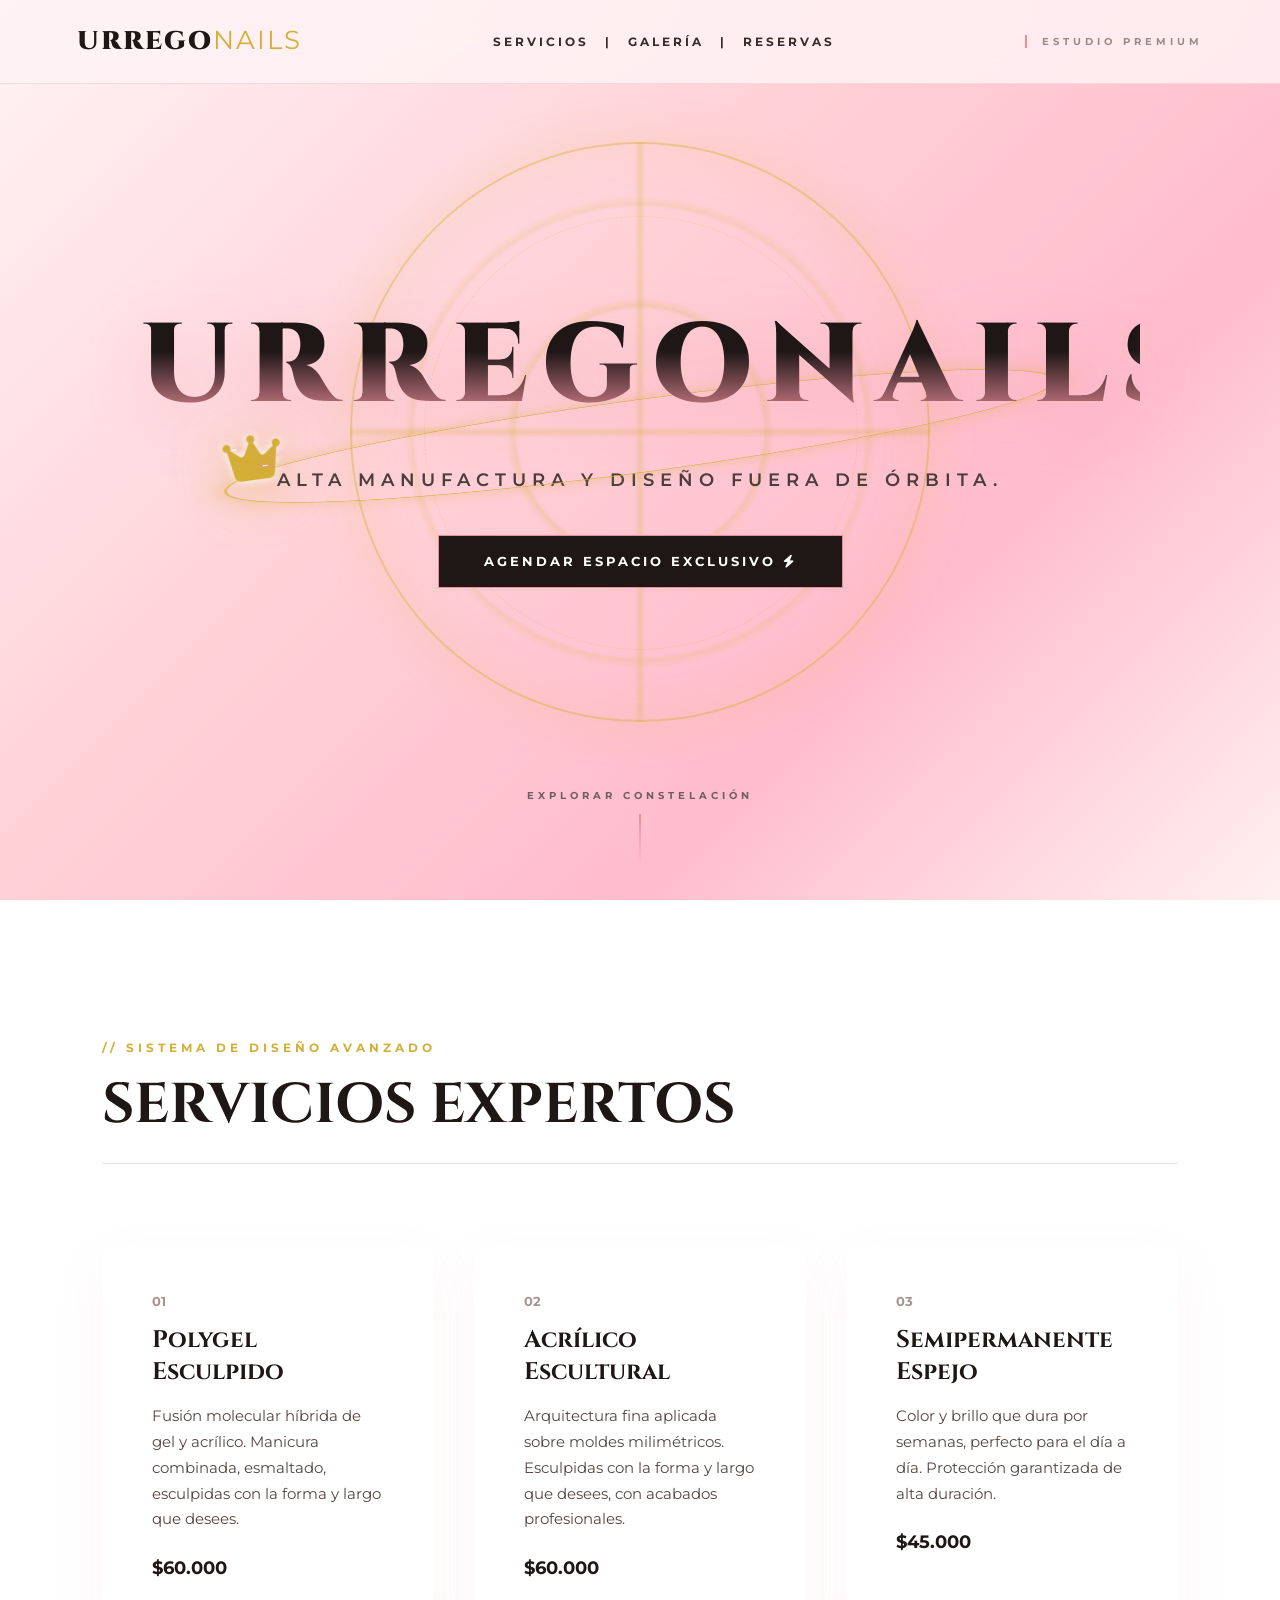
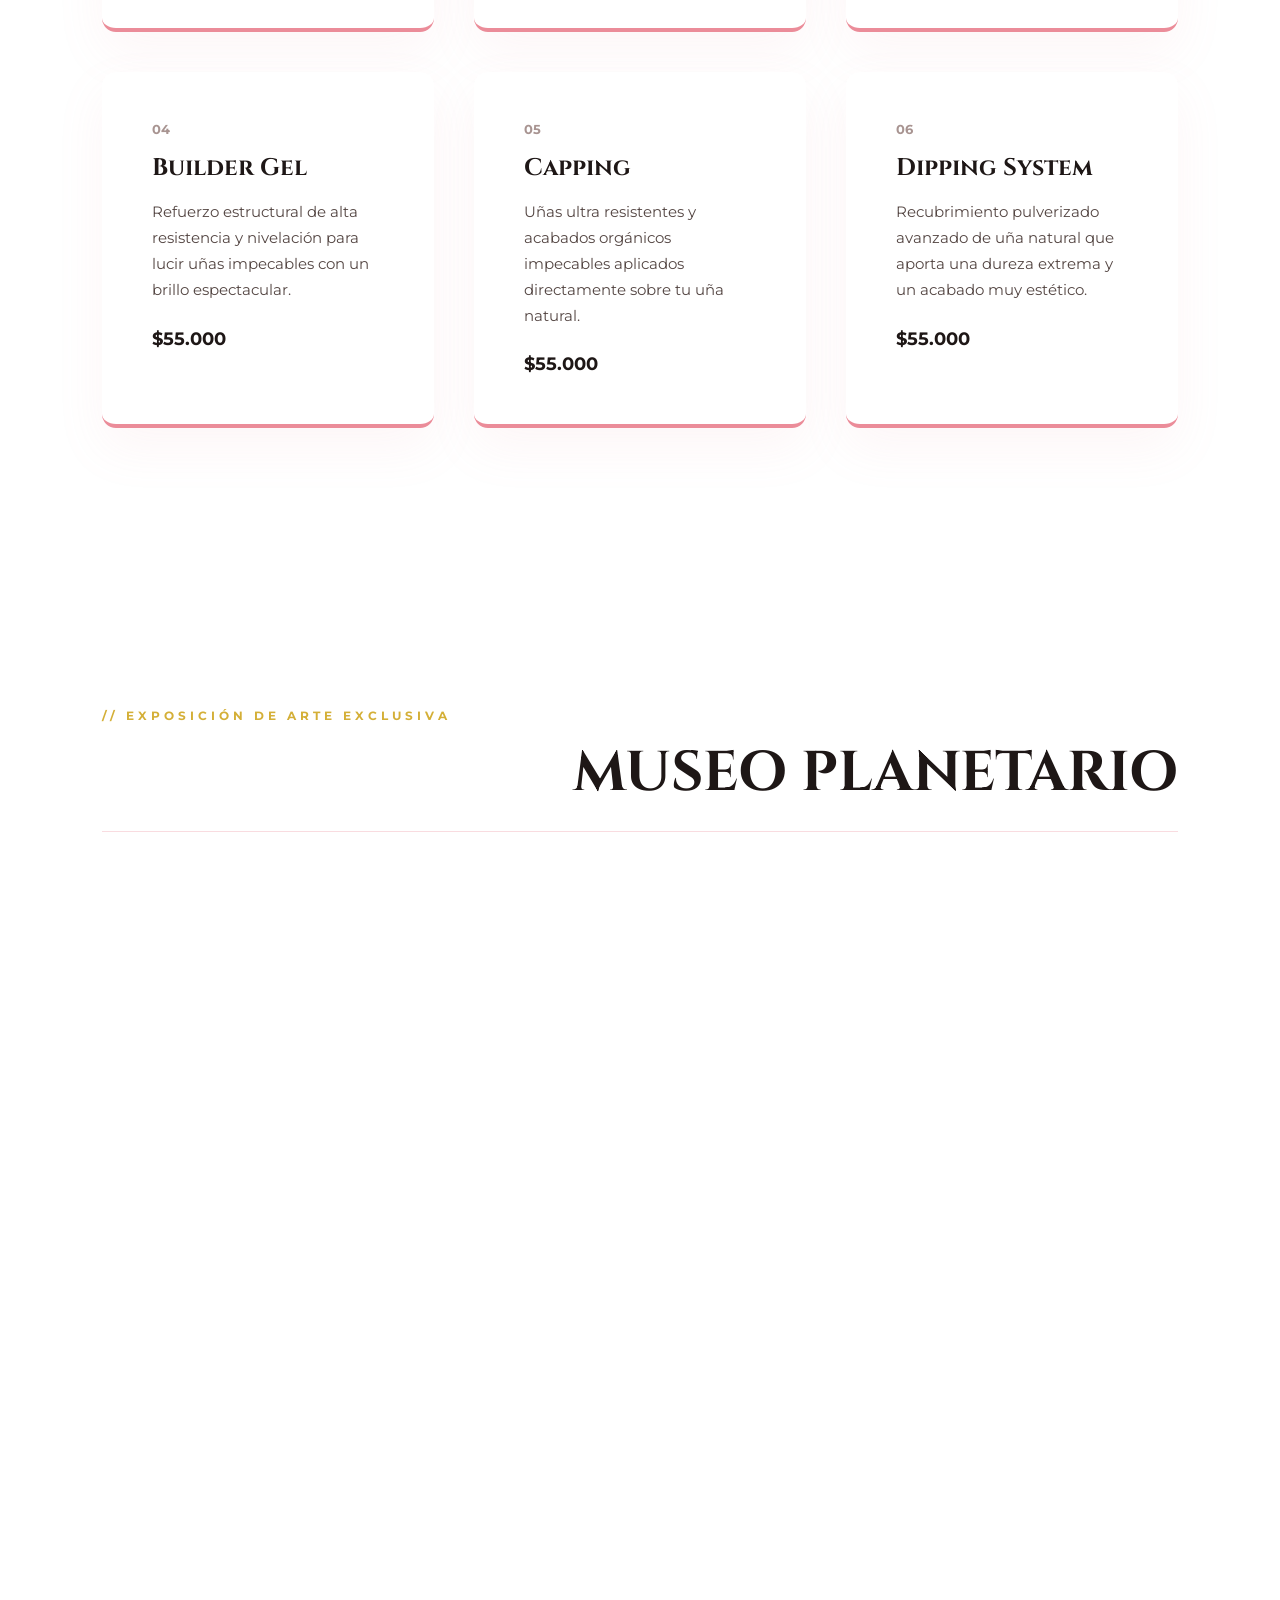
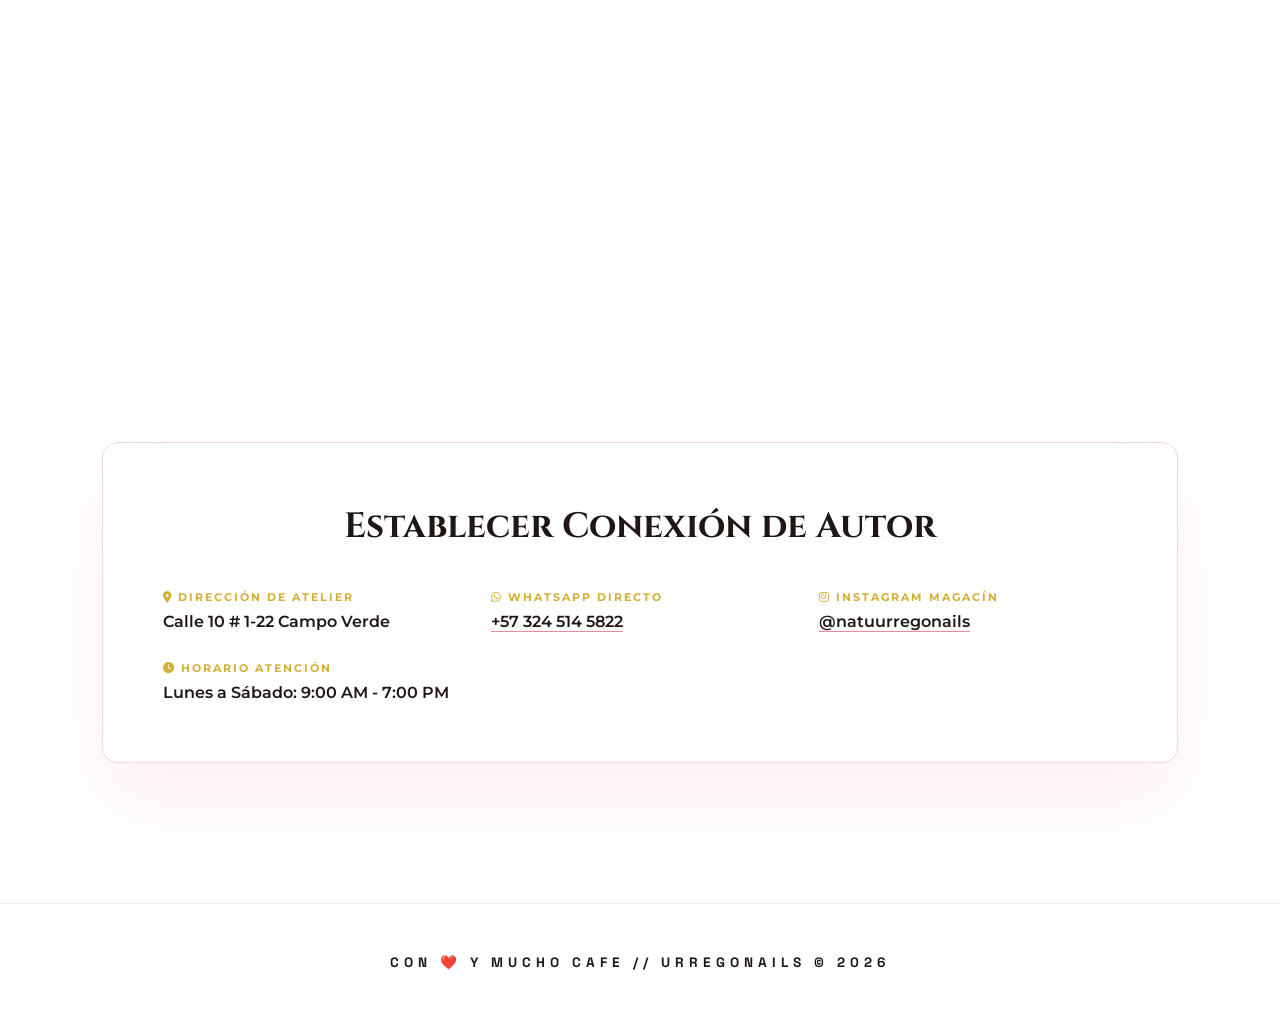
==== index.html @ 70c7b154 "Primer commit limpio con circulos grandes" ====
<!DOCTYPE html>
<html lang="es">
<head>
    <meta charset="UTF-8">
    <meta name="viewport" content="width=device-width, initial-scale=1.0">
    <title>URREGONAILS | Atelier Espacial Premium</title>
    
    <link rel="stylesheet" href="style.css">
    <link rel="stylesheet" href="https://cdnjs.cloudflare.com/ajax/libs/font-awesome/6.5.1/css/all.min.css">

    <link rel="preconnect" href="https://fonts.googleapis.com">
    <link rel="preconnect" href="https://fonts.gstatic.com" crossorigin>
    <link href="https://fonts.googleapis.com/css2?family=Cinzel:wght@700;900&family=Montserrat:wght@300;400;600;700&family=Space+Grotesk:wght@500;700&display=swap" rel="stylesheet">

    <link href="https://unpkg.com/aos@2.3.1/dist/aos.css" rel="stylesheet">
</head>
<body>

    <header class="saturn-nav">
        <a href="#" class="logo-text">URREGO<span>NAILS</span></a>
        <div class="nav-links-desktop">
            <a href="#servicios" style="color: inherit; text-decoration: none;"><span>SERVICIOS</span></a> | 
            <a href="#galeria" style="color: inherit; text-decoration: none;"><span>GALERÍA</span></a> | 
            <a href="#contacto" style="color: inherit; text-decoration: none;"><span>RESERVAS</span></a>
        </div>
        <div class="status-badge">ESTUDIO PREMIUM</div>
    </header>

    <main>
        
        <section class="hero-saturn">
            
            <div class="sacred-golden-sphere"></div>

            <div class="saturn-system" data-aos="zoom-out-spatial" data-aos-duration="2200">
                
                <div class="saturn-ring-container">
                    <div class="saturn-ring-ellipse"></div>
                    
                    <div class="orbiting-crown-wrapper">
                        <i class="fa-solid fa-crown saturn-crown"></i>
                        <div class="fairy-sparkle fs-1"></div>
                        <div class="fairy-sparkle fs-2"></div>
                        <div class="fairy-sparkle fs-3"></div>
                    </div>
                </div>

                <div class="floating-brand-wrap">
                    <h1 class="floating-title">URREGONAILS</h1>
                </div>

                <p class="saturn-slogan">Alta manufactura y diseño fuera de órbita.</p>
                
                <div class="action-wrap">
                    <a href="https://wa.me/573245145822" target="_blank" class="btn-saturn-rose">
                        AGENDAR ESPACIO EXCLUSIVO <i class="fa-solid fa-bolt"></i>
                    </a>
                </div>
            </div>
            
            <div class="scroll-cosmic">
                <span>EXPLORAR CONSTELACIÓN</span>
                <div class="cosmic-line"></div>
            </div>
        </section>

        <section id="servicios" class="cosmic-section">
            <div class="cosmic-tag">// SISTEMA DE DISEÑO AVANZADO</div>
            <h2 class="section-headline" data-aos="fade-right">SERVICIOS EXPERTOS</h2>
            
            <div class="services-saturn-layout">
                <div class="saturn-card" data-aos="fade-up">
                    <div class="card-num">01</div>
                    <h3>Polygel Esculpido</h3>
                    <p>Fusión molecular híbrida de gel y acrílico. Manicura combinada, esmaltado, esculpidas con la forma y largo que desees.</p>
                    <div class="price">$60.000</div>
                </div>

                <div class="saturn-card" data-aos="fade-up" data-aos-delay="100">
                    <div class="card-num">02</div>
                    <h3>Acrílico Escultural</h3>
                    <p>Arquitectura fina aplicada sobre moldes milimétricos. Esculpidas con la forma y largo que desees, con acabados profesionales.</p>
                    <div class="price">$60.000</div>
                </div>

                <div class="saturn-card" data-aos="fade-up" data-aos-delay="200">
                    <div class="card-num">03</div>
                    <h3>Semipermanente Espejo</h3>
                    <p>Color y brillo que dura por semanas, perfecto para el día a día. Protección garantizada de alta duración.</p>
                    <div class="price">$45.000</div>
                </div>

                <div class="saturn-card" data-aos="fade-up" data-aos-delay="300">
                    <div class="card-num">04</div>
                    <h3>Builder Gel</h3>
                    <p>Refuerzo estructural de alta resistencia y nivelación para lucir uñas impecables con un brillo espectacular.</p>
                    <div class="price">$55.000</div>
                </div>

                <div class="saturn-card" data-aos="fade-up" data-aos-delay="400">
                    <div class="card-num">05</div>
                    <h3>Capping</h3>
                    <p>Uñas ultra resistentes y acabados orgánicos impecables aplicados directamente sobre tu uña natural.</p>
                    <div class="price">$55.000</div>
                </div>

                <div class="saturn-card" data-aos="fade-up" data-aos-delay="500">
                    <div class="card-num">06</div>
                    <h3>Dipping System</h3>
                    <p>Recubrimiento pulverizado avanzado de uña natural que aporta una dureza extrema y un acabado muy estético.</p>
                    <div class="price">$55.000</div>
                </div>
            </div>
        </section>

        <section id="galeria" class="cosmic-section bg-milkyway">
            <div class="cosmic-tag">// EXPOSICIÓN DE ARTE EXCLUSIVA</div>
            <h2 class="section-headline text-right" data-aos="fade-left">MUSEO PLANETARIO</h2>
            
            <div class="constellation-container">
                <div class="planet-item size-xl position-1" data-aos="zoom-in">
                    <div class="circle-image-wrapper"><img src="img-7.jpeg" alt="Holográfico Urrego Nails"></div>
                    <div class="planet-meta">HOLOGRÁFICO 3D[01]</div>
                </div>
                <div class="planet-item size-md position-2" data-aos="zoom-in" data-aos-delay="100">
                    <div class="circle-image-wrapper"><img src="img-2.jpeg" alt="Hilos de Oro Urrego Nails"></div>
                    <div class="planet-meta">HILOS DE ORO [02]</div>
                </div>
                <div class="planet-item size-lg position-3" data-aos="zoom-in" data-aos-delay="200">
                    <div class="circle-image-wrapper"><img src="img-3.jpeg" alt="Coquette Style Urrego Nails"></div>
                    <div class="planet-meta">COQUETTE [03]</div>
                </div>
                <div class="planet-item size-sm position-4" data-aos="zoom-in" data-aos-delay="300">
                    <div class="circle-image-wrapper"><img src="img-4.jpeg" alt="Encapsulado Urrego Nails"></div>
                    <div class="planet-meta">ENCAPSULADO [04]</div>
                </div>
                <div class="planet-item size-lg position-6" data-aos="zoom-in" data-aos-delay="250">
                    <div class="circle-image-wrapper"><img src="img-6.jpeg" alt="Técnica Rusa Urrego Nails"></div>
                    <div class="planet-meta">FRANCESA PREMIUM [06]</div>
                </div>
            </div>
        </section>

        <section id="contacto" class="cosmic-section">
            <div class="panel-saturn-glass" data-aos="fade-up">
                <h3>Establecer Conexión de Autor</h3>
                <div class="grid-contact">
                    <div class="contact-node">
                        <label><i class="fas fa-map-marker-alt"></i> DIRECCIÓN DE ATELIER</label>
                        <p>Calle 10 # 1-22 Campo Verde</p>
                    </div>
                    <div class="contact-node">
                        <label><i class="fab fa-whatsapp"></i> WHATSAPP DIRECTO</label>
                        <p><a href="https://wa.me/573245145822" target="_blank" class="link-rose">+57 324 514 5822</a></p>
                    </div>
                    <div class="contact-node">
                        <label><i class="fab fa-instagram"></i> INSTAGRAM MAGACÍN</label>
                        <p><a href="https://www.instagram.com/naturregonails?igsh=MTZvaTVueWF6bjY0Yg==" target="_blank" class="link-rose">@natuurregonails</a></p>
                    </div>
                    <div class="contact-node">
                        <label><i class="fas fa-clock"></i> HORARIO ATENCIÓN</label>
                        <p>Lunes a Sábado: 9:00 AM - 7:00 PM</p>
                    </div>
                </div>
            </div>
        </section>

    </main>

    <footer class="saturn-footer">
        <p>CON ❤️ Y MUCHO CAFE // URREGONAILS &copy; 2026</p>
    </footer>

    <script src="https://unpkg.com/aos@2.3.1/dist/aos.js"></script>
    <script>
        AOS.init({
            duration: 1200,
            once: false,
            mirror: true
        });

        // Algoritmo Parallax inyectado para que la esfera dorada caiga de forma ultra suave al bajar el mouse
        window.addEventListener('scroll', function() {
            const sphere = document.querySelector('.sacred-golden-sphere');
            let scrollPosition = window.pageYOffset;
            if (sphere) {
                sphere.style.transform = 'translate(-50%, calc(-50% + ' + (scrollPosition * 0.4) + 'px))';
            }
        });
    </script>
</body>
</html>
---- style.css ----
/* ======== ESTILO ATELIER CON FONDO ACUARELA ROSA VIBRANTE Y ESFERA INTERACTIVA ======== */
* {
    margin: 0;
    padding: 0;
    box-sizing: border-box;
    font-family: 'Montserrat', sans-serif;
    scroll-behavior: smooth;
}

body {
    /* Fondo con degradado fluido estilo nubes de acuarela rosa que viste toda la web */
    background: linear-gradient(135deg, #fff3f5 0%, #ffd1d7 40%, #ffbccc 70%, #fff0f2 100%);
    background-attachment: fixed;
    color: #382c2a;
    overflow-x: hidden;
    perspective: 1600px;
}

/* NAVBAR LUXURY FRANCÉS */
.saturn-nav {
    position: fixed;
    width: 100%;
    display: flex;
    justify-content: space-between;
    align-items: center;
    padding: 24px 6%;
    z-index: 1000;
    background: rgba(255, 243, 245, 0.85);
    backdrop-filter: blur(20px);
    -webkit-backdrop-filter: blur(20px);
    border-bottom: 1px solid rgba(235, 140, 153, 0.25);
}

.logo-text {
    font-family: 'Cinzel', serif;
    font-size: 1.6rem;
    font-weight: 900;
    color: #1e1716;
    text-decoration: none;
    letter-spacing: 2px;
}
.logo-text span {
    color: #d4af37;
    font-weight: 400;
}

.nav-links-desktop {
    font-size: 0.75rem;
    font-weight: 700;
    letter-spacing: 3px;
    color: #382c2a;
}
.nav-links-desktop span {
    margin: 0 10px;
    cursor: pointer;
    transition: 0.3s;
}
.nav-links-desktop span:hover {
    color: #eb8c99;
}

.status-badge {
    font-size: 0.65rem;
    font-weight: 700;
    letter-spacing: 4px;
    color: #9c8986;
    border-left: 2px solid #eb8c99;
    padding-left: 15px;
}

/* 🪐 ENTORNO HERO MARAVILLOSO CON EFECTO DE ESPACIO PROFUNDO */
.hero-saturn {
    height: 100vh;
    display: flex;
    justify-content: center;
    align-items: center;
    position: relative;
    transform-style: preserve-3d;
    overflow: hidden;
}

/* ✨ LA ESFERA PLANETARIA SAGRADA DORADA (Dibujada impecable en código) */
.sacred-golden-sphere {
    position: absolute;
    width: 580px;
    height: 580px;
    top: 48%;
    left: 50%;
    transform: translate(-50%, -50%);
    border-radius: 50%;
    /* Construcción de las líneas geométricas del astrolabio mediante gradientes concéntricos */
    background: 
        radial-gradient(circle, transparent 55%, rgba(212, 175, 55, 0.15) 56%, transparent 58%),
        linear-gradient(0deg, transparent 49%, rgba(212, 175, 55, 0.25) 50%, transparent 51%),
        linear-gradient(90deg, transparent 49%, rgba(212, 175, 55, 0.25) 50%, transparent 51%),
        radial-gradient(circle, transparent 30%, rgba(212, 175, 55, 0.2) 31%, transparent 33%);
    border: 2px solid rgba(212, 175, 55, 0.45);
    box-shadow: 0 0 50px rgba(212, 175, 55, 0.15), inset 0 0 50px rgba(212, 175, 55, 0.1);
    z-index: 1;
    pointer-events: none;
    /* Transición de transformación optimizada para que la caída con el mouse sea líquida */
    transition: transform 0.15s ease-out; 
}

/* Capa interior que añade la red elíptica de fondo */
.sacred-golden-sphere::before {
    content: '';
    position: absolute;
    width: 100%;
    height: 100%;
    border-radius: 50%;
    border: 1px dashed rgba(212, 175, 55, 0.3);
    transform: scale(0.75) rotate(45deg);
}

.saturn-system {
    position: relative;
    text-align: center;
    transform-style: preserve-3d;
    width: 100%;
    max-width: 1000px;
    z-index: 2; /* Por encima de la esfera dorada */
}

/* 👑 ANILLO DE SATURNO DEL TITULO CON REVELACIÓN 3D ORIGINAL */
.saturn-ring-container {
    position: absolute;
    width: 840px;
    height: 240px;
    top: 45%;
    left: 50%;
    transform: translate(-50%, -50%) rotateX(72deg) rotateY(-8deg); 
    transform-style: preserve-3d;
    pointer-events: none;
}

.saturn-ring-ellipse {
    position: absolute;
    width: 100%;
    height: 100%;
    border: 3.5px solid rgba(212, 175, 55, 0.65);
    border-radius: 50%;
    box-shadow: 0 0 40px rgba(212, 175, 55, 0.35);
}

/* Envoltura que traslada la corona */
.orbiting-crown-wrapper {
    position: absolute;
    width: 50px;
    height: 50px;
    top: 0;
    left: 0;
    transform-style: preserve-3d;
    animation: saturnOrbitCorrection 8.5s infinite linear;
}

.saturn-crown {
    font-size: 3.2rem;
    color: #d4af37;
    transform: rotateX(-72deg) rotateY(8deg); 
    filter: drop-shadow(0 0 4px #ffffff) drop-shadow(0 10px 25px rgba(212, 175, 55, 0.6));
}

/* Algoritmo de Órbita limpia: Cruza adelante y se oculta atrás perfectamente */
@keyframes saturnOrbitCorrection {
    0% { transform: translate(395px, 95px) rotateZ(0deg) translate(-395px, -95px) rotateZ(0deg); z-index: 5; }
    25% { z-index: 5; }
    49% { z-index: 5; }
    50% { transform: translate(395px, 95px) rotateZ(180deg) translate(-395px, -95px) rotateZ(-180deg); z-index: -1; }
    75% { z-index: -1; }
    99% { z-index: -1; }
    100% { transform: translate(395px, 95px) rotateZ(360deg) translate(-395px, -95px) rotateZ(-360deg); z-index: 5; }
}

/* Polvo de hadas */
.fairy-sparkle {
    position: absolute;
    width: 5px;
    height: 5px;
    background: #ffffff;
    border-radius: 50%;
    box-shadow: 0 0 12px 3px rgba(235, 140, 153, 0.9);
    animation: sparkFlicker 1.8s infinite ease-in-out;
}
.fs-1 { top: -12px; left: 8px; }
.fs-2 { bottom: -6px; right: 6px; animation-delay: 0.4s; }
.fs-3 { top: 18px; left: 45px; animation-delay: 0.9s; }

@keyframes sparkFlicker {
    0%, 100% { transform: scale(0.8); opacity: 0.4; }
    50% { transform: scale(1.4); opacity: 1; }
}

/* NOMBRE CENTRAL FLOTANTE (LEVITACIÓN MAGNÉTICA) */
.floating-brand-wrap {
    transform: translateZ(80px);
    animation: magneticFloat 4.5s infinite ease-in-out;
}

.floating-title {
    font-family: 'Cinzel', serif;
    font-size: 7rem;
    font-weight: 900;
    line-height: 1;
    letter-spacing: 14px;
    /* Degradado de fuerte a rosa satinado */
    background: linear-gradient(180deg, #1e1716 35%, #eb8c99 100%);
    -webkit-background-clip: text;
    -webkit-text-fill-color: transparent;
    filter: drop-shadow(0 15px 30px rgba(235, 140, 153, 0.3));
}

@keyframes magneticFloat {
    0%, 100% { transform: translateY(0px) translateZ(80px); }
    50% { transform: translateY(-16px) translateZ(110px); }
}

.saturn-slogan {
    font-size: 1.1rem;
    letter-spacing: 6px;
    color: #4a3e3c;
    margin-top: 45px;
    text-transform: uppercase;
    font-weight: 600;
}

.btn-saturn-rose {
    display: inline-block;
    margin-top: 45px;
    padding: 18px 45px;
    border: 1px solid #eb8c99;
    background: #1e1716;
    color: #ffffff;
    text-decoration: none;
    font-weight: 700;
    font-size: 0.8rem;
    letter-spacing: 3px;
    transition: 0.4s ease;
}
.btn-saturn-rose:hover {
    background: #eb8c99;
    color: #ffffff;
    box-shadow: 0 15px 40px rgba(235, 140, 153, 0.4);
    transform: translateY(-4px);
}

/* INDICADOR */
.scroll-cosmic {
    position: absolute;
    bottom: 4%;
    display: flex;
    flex-direction: column;
    align-items: center;
    gap: 12px;
    font-size: 0.65rem;
    letter-spacing: 4px;
    color: #6e5f5d;
    font-weight: 700;
}
.cosmic-line {
    width: 2px;
    height: 50px;
    background: linear-gradient(#eb8c99, transparent);
}

/* SECCIONES COSMICAS */
.cosmic-section {
    padding: 140px 8%;
    position: relative;
}
.bg-milkyway { background: rgba(255, 255, 255, 0.4); backdrop-filter: blur(5px); }

.cosmic-tag {
    font-size: 0.75rem;
    letter-spacing: 4px;
    color: #d4af37;
    font-weight: 700;
    margin-bottom: 12px;
}

.section-headline {
    font-family: 'Cinzel', serif;
    font-size: 3.5rem;
    font-weight: 700;
    color: #1e1716;
    border-bottom: 1px solid rgba(235, 140, 153, 0.3);
    padding-bottom: 20px;
    margin-bottom: 80px;
}
.text-right { text-align: right; }

/* SECCIÓN SERVICIOS */
.services-saturn-layout {
    display: grid;
    grid-template-columns: repeat(auto-fit, minmax(290px, 1fr));
    gap: 40px;
}
.saturn-card {
    background: rgba(255, 255, 255, 0.75);
    backdrop-filter: blur(10px);
    padding: 50px;
    border-radius: 14px;
    border-bottom: 4px solid #eb8c99;
    box-shadow: 0 20px 50px rgba(235, 140, 153, 0.08);
    transition: 0.4s ease;
}
.saturn-card:hover {
    transform: translateY(-6px);
    background: #ffffff;
    box-shadow: 0 30px 65px rgba(235, 140, 153, 0.2);
}
.card-num { font-size: 0.8rem; color: #a89491; font-weight: 700; margin-bottom: 15px;}
.saturn-card h3 { font-family: 'Cinzel', serif; font-size: 1.5rem; margin-bottom: 15px; color: #1e1716;}
.saturn-card p { color: #544643; font-size: 0.95rem; line-height: 1.7; }
.price { margin-top: 25px; font-weight: 700; font-size: 1.1rem; color: #1e1716; }

/* 🌌 CONSTELACIÓN DE CÍRCULOS (GALERÍA ASIMÉTRICA CON TUS 6 IMÁGENES) */
.constellation-container {
    position: relative;
    height: 850px;
    margin-top: 50px;
}

.planet-item {
    position: absolute;
    display: flex;
    flex-direction: column;
    align-items: center;
    transition: transform 0.5s cubic-bezier(0.25, 1, 0.5, 1);
}

.circle-image-wrapper {
    width: 100%;
    height: 100%;
    border-radius: 50%;
    overflow: hidden;
    border: 3px solid rgba(255, 255, 255, 0.8);
    box-shadow: 0 25px 50px rgba(235, 140, 153, 0.25);
}

.circle-image-wrapper img {
    width: 100%;
    height: 100%;
    object-fit: cover;
    transition: transform 0.6s ease;
}

.planet-item:hover {
    transform: scale(1.08) translateY(-10px) !important;
    z-index: 50;
}
.planet-item:hover .circle-image-wrapper {
    border-color: #eb8c99;
    box-shadow: 0 35px 70px rgba(235, 140, 153, 0.4);
}

.planet-meta {
    margin-top: 15px;
    font-size: 0.7rem;
    letter-spacing: 2px;
    font-weight: 700;
    color: #4a3e3c;
    text-align: center;
}

/* Tamaños */
/* REEMPLAZA CON ESTOS NUEVOS TAMAÑOS MÁS GRANDES */
.size-xl { width: 420px; height: 420px; }  /* El más grande (Foto 1) */
.size-lg { width: 360px; height: 360px; }  /* Grande (Fotos 3 y 6) */
.size-md { width: 300px; height: 300px; }  /* Mediano (Fotos 2 y 5) */
.size-sm { width: 240px; height: 240px; }  /* El más chico (Foto 4) */
/* Posiciones */
.position-1 { top: 5%; left: 5%; }
.position-2 { top: 10%; right: 8%; }
.position-3 { top: 38%; left: 38%; }
.position-4 { bottom: 10%; left: 6%; }
.position-5 { bottom: 25%; right: 36%; }
.position-6 { bottom: 5%; right: 6%; }

/* CONTACTO PANEL */
.panel-saturn-glass {
    background: rgba(255, 255, 255, 0.75);
    backdrop-filter: blur(20px);
    -webkit-backdrop-filter: blur(20px);
    border: 1px solid rgba(235, 140, 153, 0.35);
    border-radius: 16px;
    padding: 60px;
    text-align: center;
    box-shadow: 0 40px 80px rgba(235, 140, 153, 0.12);
}
.panel-saturn-glass h3 { font-family: 'Cinzel', serif; font-size: 2.2rem; margin-bottom: 40px; color: #1e1716;}
.grid-contact { display: grid; grid-template-columns: repeat(auto-fit, minmax(220px, 1fr)); gap: 30px; text-align: left; }
.contact-node label { font-size: 0.7rem; letter-spacing: 2px; color: #d4af37; font-weight: 700; display: block; margin-bottom: 8px;}
.contact-node p, .contact-node a { color: #1e1716; font-weight: 600; text-decoration: none; font-size: 1rem;}
.link-rose { border-bottom: 1px solid #eb8c99; }

/* ☕ EL MARAVILLOSO FOOTER EXCLUSIVO */
.saturn-footer {
    background: #ffffff;
    text-align: center;
    padding: 50px;
    border-top: 1px solid rgba(235, 140, 153, 0.2);
}
.saturn-footer p {
    font-family: 'Space Grotesk', sans-serif;
    font-size: 0.85rem;
    font-weight: 700;
    letter-spacing: 5px;
    color: #1e1716;
}

/* 🌀 ANIMACIÓN AOS CUSTOM DE ENTRADA HERO */
[data-aos="zoom-out-spatial"] {
    transform: scale(1.1) rotateX(10deg);
    opacity: 0;
    transition-property: transform, opacity;
}
[data-aos="zoom-out-spatial"].aos-animate {
    transform: scale(1) rotateX(0deg);
    opacity: 1;
}
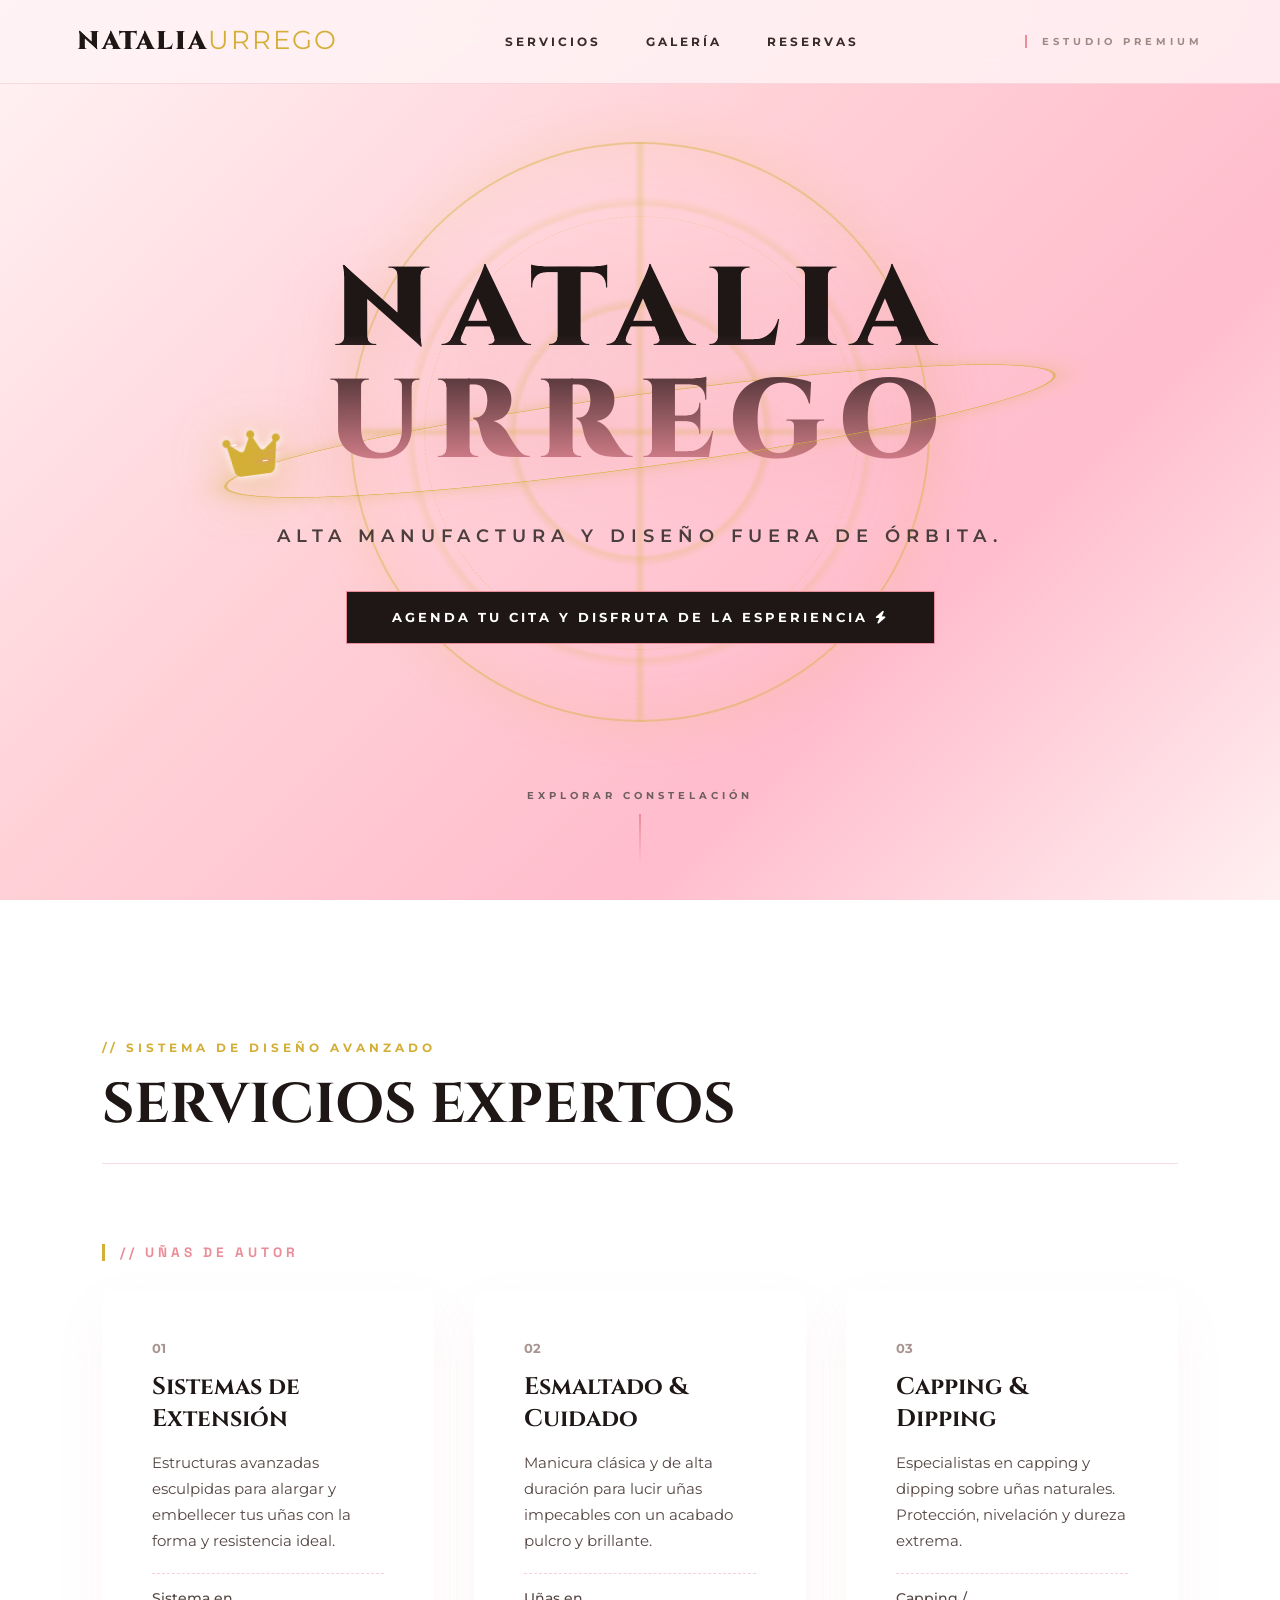
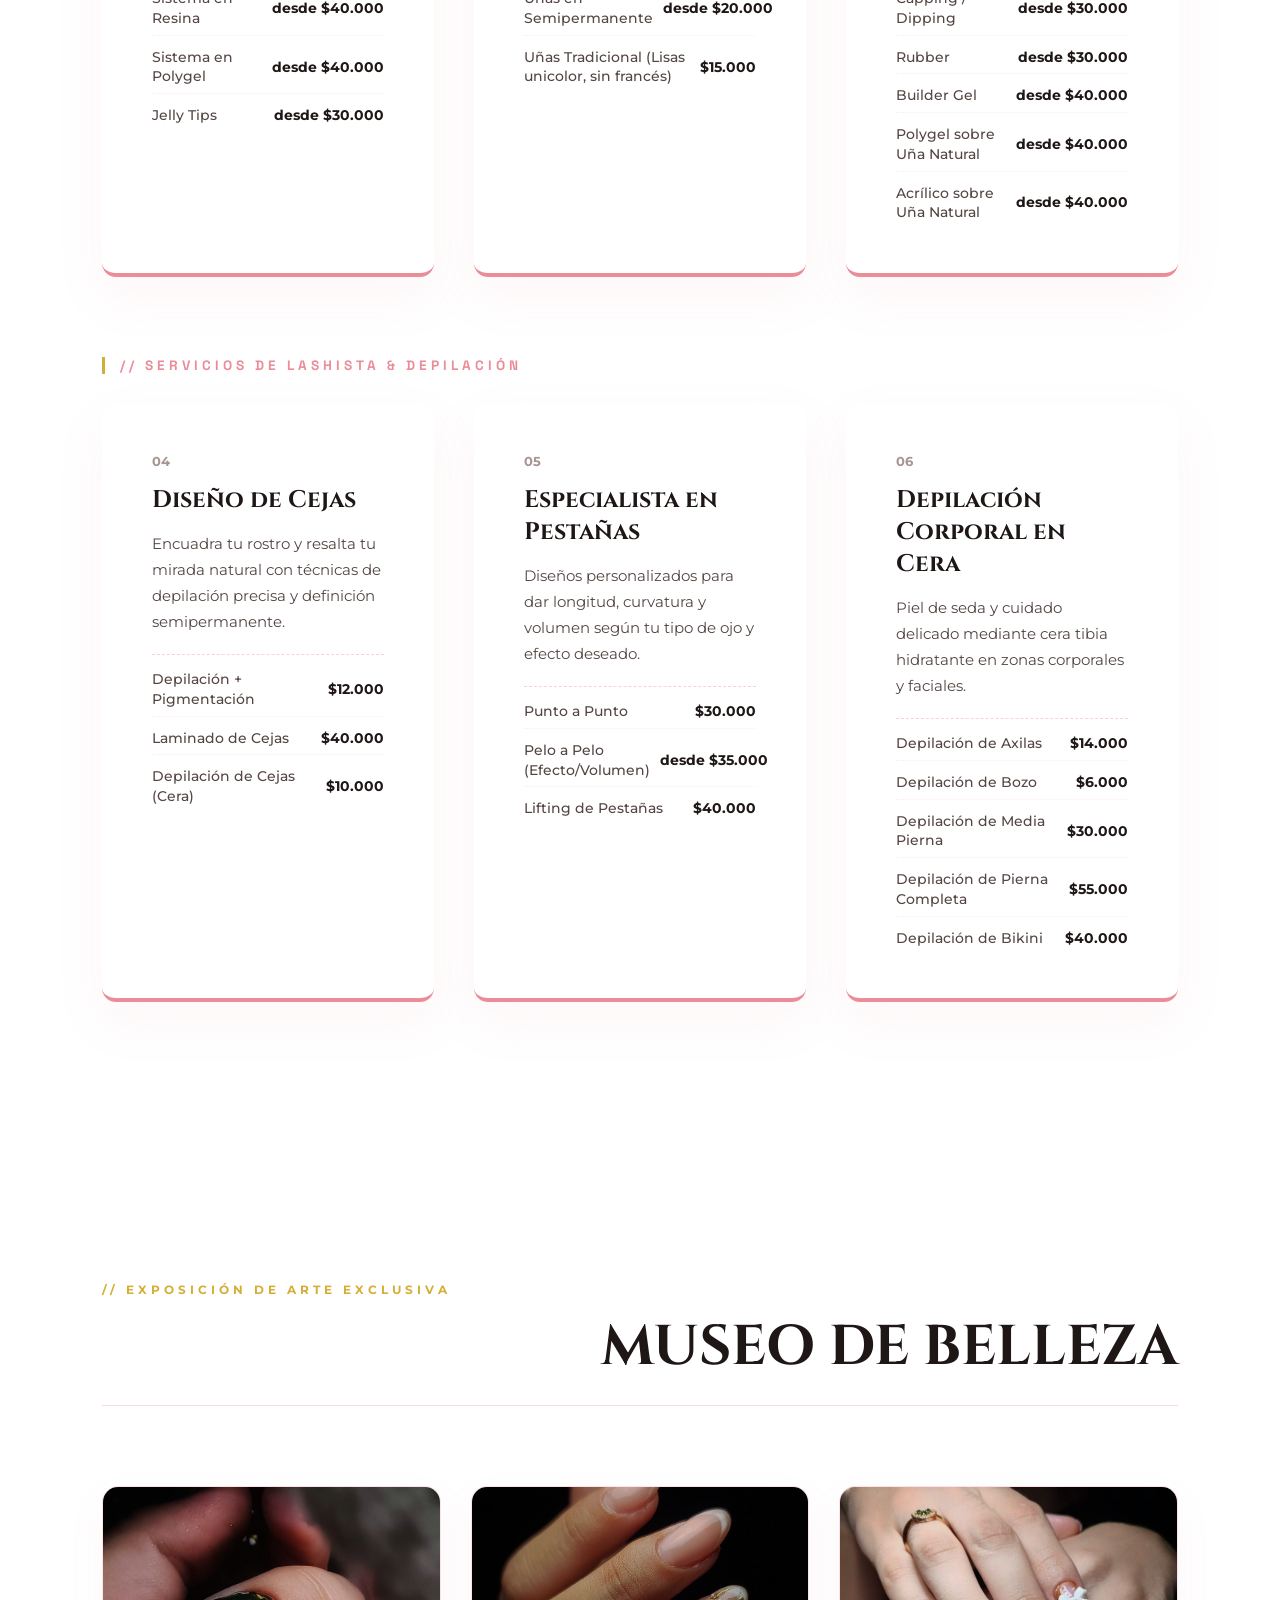
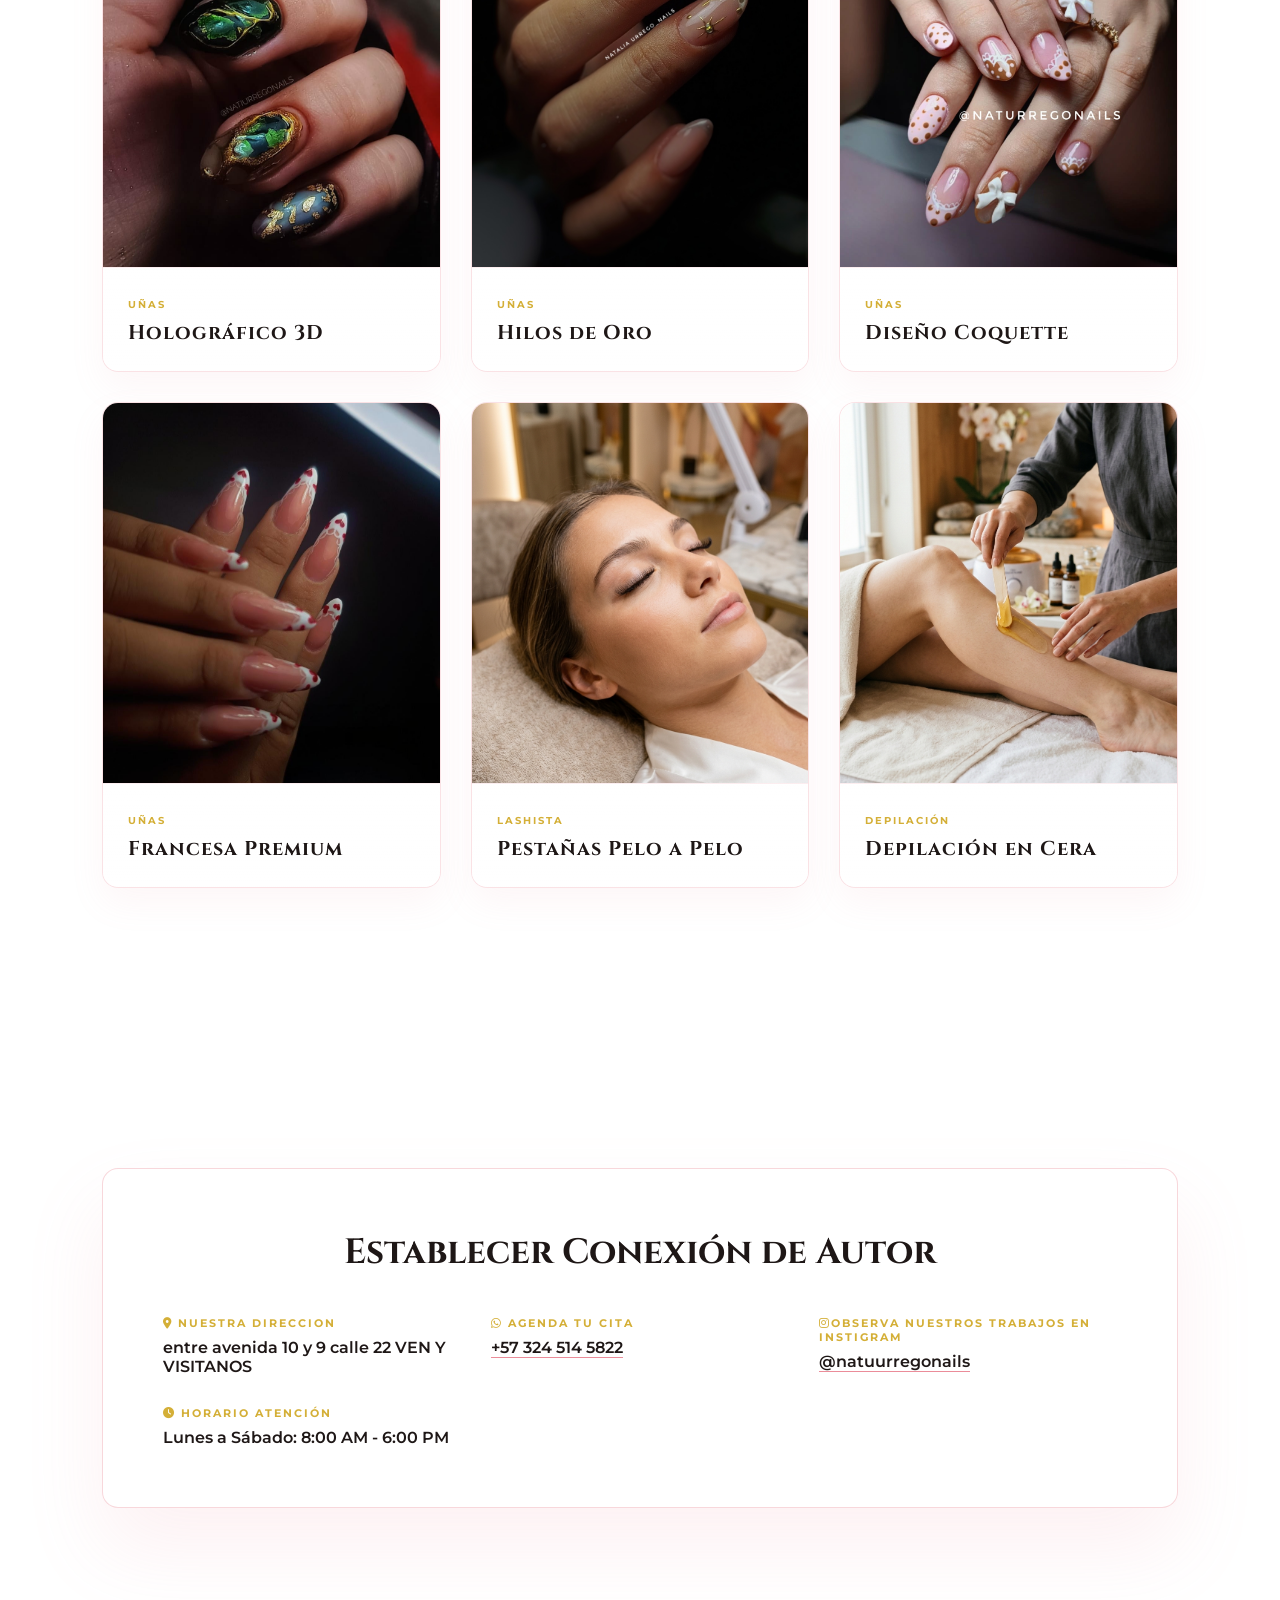
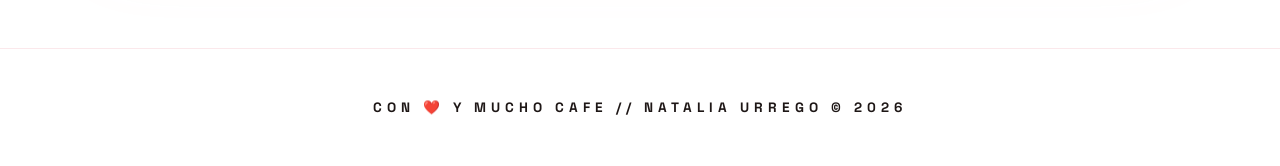
==== commit 6e1321f9: "Actualización de mejoras" ====
--- a/index.html
+++ b/index.html
@@ -3,7 +3,7 @@
 <head>
     <meta charset="UTF-8">
     <meta name="viewport" content="width=device-width, initial-scale=1.0">
-    <title>URREGONAILS | Atelier Espacial Premium</title>
+    <title>NATALIA URREGO | Atelier Espacial Premium</title>
     
     <link rel="stylesheet" href="style.css">
     <link rel="stylesheet" href="https://cdnjs.cloudflare.com/ajax/libs/font-awesome/6.5.1/css/all.min.css">
@@ -17,13 +17,18 @@
 <body>
 
     <header class="saturn-nav">
-        <a href="#" class="logo-text">URREGO<span>NAILS</span></a>
-        <div class="nav-links-desktop">
-            <a href="#servicios" style="color: inherit; text-decoration: none;"><span>SERVICIOS</span></a> | 
-            <a href="#galeria" style="color: inherit; text-decoration: none;"><span>GALERÍA</span></a> | 
-            <a href="#contacto" style="color: inherit; text-decoration: none;"><span>RESERVAS</span></a>
+        <a href="#" class="logo-text">NATALIA<span>URREGO</span></a>
+        <div class="nav-links-desktop nav-menu">
+            <a href="#servicios" class="nav-link"><span>SERVICIOS</span></a>
+            <a href="#galeria" class="nav-link"><span>GALERÍA</span></a>
+            <a href="#contacto" class="nav-link"><span>RESERVAS</span></a>
         </div>
         <div class="status-badge">ESTUDIO PREMIUM</div>
+        <div class="hamburger">
+            <span class="bar"></span>
+            <span class="bar"></span>
+            <span class="bar"></span>
+        </div>
     </header>
 
     <main>
@@ -46,14 +51,14 @@
                 </div>
 
                 <div class="floating-brand-wrap">
-                    <h1 class="floating-title">URREGONAILS</h1>
+                    <h1 class="floating-title">NATALIA<br class="mobile-break"> URREGO</h1>
                 </div>
 
                 <p class="saturn-slogan">Alta manufactura y diseño fuera de órbita.</p>
                 
                 <div class="action-wrap">
                     <a href="https://wa.me/573245145822" target="_blank" class="btn-saturn-rose">
-                        AGENDAR ESPACIO EXCLUSIVO <i class="fa-solid fa-bolt"></i>
+                        AGENDA TU CITA Y DISFRUTA DE LA ESPERIENCIA <i class="fa-solid fa-bolt"></i>
                     </a>
                 </div>
             </div>
@@ -68,75 +73,145 @@
             <div class="cosmic-tag">// SISTEMA DE DISEÑO AVANZADO</div>
             <h2 class="section-headline" data-aos="fade-right">SERVICIOS EXPERTOS</h2>
             
+            <div class="category-title" data-aos="fade-up">// UÑAS DE AUTOR</div>
             <div class="services-saturn-layout">
                 <div class="saturn-card" data-aos="fade-up">
                     <div class="card-num">01</div>
-                    <h3>Polygel Esculpido</h3>
-                    <p>Fusión molecular híbrida de gel y acrílico. Manicura combinada, esmaltado, esculpidas con la forma y largo que desees.</p>
-                    <div class="price">$60.000</div>
+                    <h3>Sistemas de Extensión</h3>
+                    <p>Estructuras avanzadas esculpidas para alargar y embellecer tus uñas con la forma y resistencia ideal.</p>
+                    <ul class="service-item-list">
+                        <li><span>Sistema en Resina</span> <strong>desde $40.000</strong></li>
+                        <li><span>Sistema en Polygel</span> <strong>desde $40.000</strong></li>
+                        <li><span>Jelly Tips</span> <strong>desde $30.000</strong></li>
+                    </ul>
                 </div>
 
                 <div class="saturn-card" data-aos="fade-up" data-aos-delay="100">
                     <div class="card-num">02</div>
-                    <h3>Acrílico Escultural</h3>
-                    <p>Arquitectura fina aplicada sobre moldes milimétricos. Esculpidas con la forma y largo que desees, con acabados profesionales.</p>
-                    <div class="price">$60.000</div>
+                    <h3>Esmaltado & Cuidado</h3>
+                    <p>Manicura clásica y de alta duración para lucir uñas impecables con un acabado pulcro y brillante.</p>
+                    <ul class="service-item-list">
+                        <li><span>Uñas en Semipermanente</span> <strong>desde $20.000</strong></li>
+                        <li><span>Uñas Tradicional (Lisas unicolor, sin francés)</span> <strong>$15.000</strong></li>
+                    </ul>
                 </div>
 
                 <div class="saturn-card" data-aos="fade-up" data-aos-delay="200">
                     <div class="card-num">03</div>
-                    <h3>Semipermanente Espejo</h3>
-                    <p>Color y brillo que dura por semanas, perfecto para el día a día. Protección garantizada de alta duración.</p>
-                    <div class="price">$45.000</div>
-                </div>
-
-                <div class="saturn-card" data-aos="fade-up" data-aos-delay="300">
+                    <h3>Capping & Dipping</h3>
+                    <p>Especialistas en capping y dipping sobre uñas naturales. Protección, nivelación y dureza extrema.</p>
+                    <ul class="service-item-list">
+                        <li><span>Capping / Dipping</span> <strong>desde $30.000</strong></li>
+                        <li><span>Rubber</span> <strong>desde $30.000</strong></li>
+                        <li><span>Builder Gel</span> <strong>desde $40.000</strong></li>
+                        <li><span>Polygel sobre Uña Natural</span> <strong>desde $40.000</strong></li>
+                        <li><span>Acrílico sobre Uña Natural</span> <strong>desde $40.000</strong></li>
+                    </ul>
+                </div>
+            </div>
+
+            <div class="category-title" data-aos="fade-up" style="margin-top: 80px;">// SERVICIOS DE LASHISTA & DEPILACIÓN</div>
+            <div class="services-saturn-layout">
+                <div class="saturn-card" data-aos="fade-up">
                     <div class="card-num">04</div>
-                    <h3>Builder Gel</h3>
-                    <p>Refuerzo estructural de alta resistencia y nivelación para lucir uñas impecables con un brillo espectacular.</p>
-                    <div class="price">$55.000</div>
-                </div>
-
-                <div class="saturn-card" data-aos="fade-up" data-aos-delay="400">
+                    <h3>Diseño de Cejas</h3>
+                    <p>Encuadra tu rostro y resalta tu mirada natural con técnicas de depilación precisa y definición semipermanente.</p>
+                    <ul class="service-item-list">
+                        <li><span>Depilación + Pigmentación</span> <strong>$12.000</strong></li>
+                        <li><span>Laminado de Cejas</span> <strong>$40.000</strong></li>
+                        <li><span>Depilación de Cejas (Cera)</span> <strong>$10.000</strong></li>
+                    </ul>
+                </div>
+
+                <div class="saturn-card" data-aos="fade-up" data-aos-delay="100">
                     <div class="card-num">05</div>
-                    <h3>Capping</h3>
-                    <p>Uñas ultra resistentes y acabados orgánicos impecables aplicados directamente sobre tu uña natural.</p>
-                    <div class="price">$55.000</div>
-                </div>
-
-                <div class="saturn-card" data-aos="fade-up" data-aos-delay="500">
+                    <h3>Especialista en Pestañas</h3>
+                    <p>Diseños personalizados para dar longitud, curvatura y volumen según tu tipo de ojo y efecto deseado.</p>
+                    <ul class="service-item-list">
+                        <li><span>Punto a Punto</span> <strong>$30.000</strong></li>
+                        <li><span>Pelo a Pelo (Efecto/Volumen)</span> <strong>desde $35.000</strong></li>
+                        <li><span>Lifting de Pestañas</span> <strong>$40.000</strong></li>
+                    </ul>
+                </div>
+
+                <div class="saturn-card" data-aos="fade-up" data-aos-delay="200">
                     <div class="card-num">06</div>
-                    <h3>Dipping System</h3>
-                    <p>Recubrimiento pulverizado avanzado de uña natural que aporta una dureza extrema y un acabado muy estético.</p>
-                    <div class="price">$55.000</div>
+                    <h3>Depilación Corporal en Cera</h3>
+                    <p>Piel de seda y cuidado delicado mediante cera tibia hidratante en zonas corporales y faciales.</p>
+                    <ul class="service-item-list">
+                        <li><span>Depilación de Axilas</span> <strong>$14.000</strong></li>
+                        <li><span>Depilación de Bozo</span> <strong>$6.000</strong></li>
+                        <li><span>Depilación de Media Pierna</span> <strong>$30.000</strong></li>
+                        <li><span>Depilación de Pierna Completa</span> <strong>$55.000</strong></li>
+                        <li><span>Depilación de Bikini</span> <strong>$40.000</strong></li>
+                    </ul>
                 </div>
             </div>
         </section>
 
         <section id="galeria" class="cosmic-section bg-milkyway">
             <div class="cosmic-tag">// EXPOSICIÓN DE ARTE EXCLUSIVA</div>
-            <h2 class="section-headline text-right" data-aos="fade-left">MUSEO PLANETARIO</h2>
-            
-            <div class="constellation-container">
-                <div class="planet-item size-xl position-1" data-aos="zoom-in">
-                    <div class="circle-image-wrapper"><img src="img-7.jpeg" alt="Holográfico Urrego Nails"></div>
-                    <div class="planet-meta">HOLOGRÁFICO 3D[01]</div>
-                </div>
-                <div class="planet-item size-md position-2" data-aos="zoom-in" data-aos-delay="100">
-                    <div class="circle-image-wrapper"><img src="img-2.jpeg" alt="Hilos de Oro Urrego Nails"></div>
-                    <div class="planet-meta">HILOS DE ORO [02]</div>
-                </div>
-                <div class="planet-item size-lg position-3" data-aos="zoom-in" data-aos-delay="200">
-                    <div class="circle-image-wrapper"><img src="img-3.jpeg" alt="Coquette Style Urrego Nails"></div>
-                    <div class="planet-meta">COQUETTE [03]</div>
-                </div>
-                <div class="planet-item size-sm position-4" data-aos="zoom-in" data-aos-delay="300">
-                    <div class="circle-image-wrapper"><img src="img-4.jpeg" alt="Encapsulado Urrego Nails"></div>
-                    <div class="planet-meta">ENCAPSULADO [04]</div>
-                </div>
-                <div class="planet-item size-lg position-6" data-aos="zoom-in" data-aos-delay="250">
-                    <div class="circle-image-wrapper"><img src="img-6.jpeg" alt="Técnica Rusa Urrego Nails"></div>
-                    <div class="planet-meta">FRANCESA PREMIUM [06]</div>
+            <h2 class="section-headline text-right" data-aos="fade-left">MUSEO DE BELLEZA</h2>
+            
+            <div class="modern-gallery-grid">
+                <div class="gallery-card" data-aos="fade-up">
+                    <div class="image-wrapper">
+                        <img src="img-7.jpeg" alt="Holográfico Natalia Urrego">
+                    </div>
+                    <div class="card-info">
+                        <span class="card-tag">Uñas</span>
+                        <h4>Holográfico 3D</h4>
+                    </div>
+                </div>
+                
+                <div class="gallery-card" data-aos="fade-up" data-aos-delay="100">
+                    <div class="image-wrapper">
+                        <img src="img-2.jpeg" alt="Hilos de Oro Natalia Urrego">
+                    </div>
+                    <div class="card-info">
+                        <span class="card-tag">Uñas</span>
+                        <h4>Hilos de Oro</h4>
+                    </div>
+                </div>
+                
+                <div class="gallery-card" data-aos="fade-up" data-aos-delay="200">
+                    <div class="image-wrapper">
+                        <img src="img-3.jpeg" alt="Coquette Style Natalia Urrego">
+                    </div>
+                    <div class="card-info">
+                        <span class="card-tag">Uñas</span>
+                        <h4>Diseño Coquette</h4>
+                    </div>
+                </div>
+                
+                <div class="gallery-card" data-aos="fade-up" data-aos-delay="300">
+                    <div class="image-wrapper">
+                        <img src="img-6.jpeg" alt="Francesa Premium Natalia Urrego">
+                    </div>
+                    <div class="card-info">
+                        <span class="card-tag">Uñas</span>
+                        <h4>Francesa Premium</h4>
+                    </div>
+                </div>
+                
+                <div class="gallery-card" data-aos="fade-up" data-aos-delay="400">
+                    <div class="image-wrapper">
+                        <img src="lash-1.png" alt="Pestañas Pelo a Pelo Natalia Urrego">
+                    </div>
+                    <div class="card-info">
+                        <span class="card-tag">Lashista</span>
+                        <h4>Pestañas Pelo a Pelo</h4>
+                    </div>
+                </div>
+                
+                <div class="gallery-card" data-aos="fade-up" data-aos-delay="500">
+                    <div class="image-wrapper">
+                        <img src="wax-1.png" alt="Depilación en Cera Natalia Urrego">
+                    </div>
+                    <div class="card-info">
+                        <span class="card-tag">Depilación</span>
+                        <h4>Depilación en Cera</h4>
+                    </div>
                 </div>
             </div>
         </section>
@@ -146,20 +221,22 @@
                 <h3>Establecer Conexión de Autor</h3>
                 <div class="grid-contact">
                     <div class="contact-node">
-                        <label><i class="fas fa-map-marker-alt"></i> DIRECCIÓN DE ATELIER</label>
-                        <p>Calle 10 # 1-22 Campo Verde</p>
-                    </div>
-                    <div class="contact-node">
-                        <label><i class="fab fa-whatsapp"></i> WHATSAPP DIRECTO</label>
+                        <label><i class="fas fa-map-marker-alt"></i> NUESTRA DIRECCION </label>
+                        <p>entre avenida 10 y 9 calle 22 
+                            VEN Y VISITANOS
+                        </p>
+                    </div>
+                    <div class="contact-node">
+                        <label><i class="fab fa-whatsapp"></i> AGENDA TU CITA</label>
                         <p><a href="https://wa.me/573245145822" target="_blank" class="link-rose">+57 324 514 5822</a></p>
                     </div>
                     <div class="contact-node">
-                        <label><i class="fab fa-instagram"></i> INSTAGRAM MAGACÍN</label>
+                        <label><i class="fab fa-instagram"></i>OBSERVA NUESTROS TRABAJOS EN INSTIGRAM</label>
                         <p><a href="https://www.instagram.com/naturregonails?igsh=MTZvaTVueWF6bjY0Yg==" target="_blank" class="link-rose">@natuurregonails</a></p>
                     </div>
                     <div class="contact-node">
                         <label><i class="fas fa-clock"></i> HORARIO ATENCIÓN</label>
-                        <p>Lunes a Sábado: 9:00 AM - 7:00 PM</p>
+                        <p>Lunes a Sábado: 8:00 AM - 6:00 PM</p>
                     </div>
                 </div>
             </div>
@@ -168,10 +245,11 @@
     </main>
 
     <footer class="saturn-footer">
-        <p>CON ❤️ Y MUCHO CAFE // URREGONAILS &copy; 2026</p>
+        <p>CON ❤️ Y MUCHO CAFE // NATALIA URREGO &copy; 2026</p>
     </footer>
 
     <script src="https://unpkg.com/aos@2.3.1/dist/aos.js"></script>
+    <script src="scrip.js"></script>
     <script>
         AOS.init({
             duration: 1200,
--- a/style.css
+++ b/style.css
@@ -1,421 +1,697 @@
-/* ======== ESTILO ATELIER CON FONDO ACUARELA ROSA VIBRANTE Y ESFERA INTERACTIVA ======== */
-* {
-    margin: 0;
-    padding: 0;
-    box-sizing: border-box;
-    font-family: 'Montserrat', sans-serif;
-    scroll-behavior: smooth;
-}
-
-body {
-    /* Fondo con degradado fluido estilo nubes de acuarela rosa que viste toda la web */
-    background: linear-gradient(135deg, #fff3f5 0%, #ffd1d7 40%, #ffbccc 70%, #fff0f2 100%);
-    background-attachment: fixed;
-    color: #382c2a;
-    overflow-x: hidden;
-    perspective: 1600px;
-}
-
-/* NAVBAR LUXURY FRANCÉS */
-.saturn-nav {
-    position: fixed;
-    width: 100%;
-    display: flex;
-    justify-content: space-between;
-    align-items: center;
-    padding: 24px 6%;
-    z-index: 1000;
-    background: rgba(255, 243, 245, 0.85);
-    backdrop-filter: blur(20px);
-    -webkit-backdrop-filter: blur(20px);
-    border-bottom: 1px solid rgba(235, 140, 153, 0.25);
-}
-
-.logo-text {
-    font-family: 'Cinzel', serif;
-    font-size: 1.6rem;
-    font-weight: 900;
-    color: #1e1716;
-    text-decoration: none;
-    letter-spacing: 2px;
-}
-.logo-text span {
-    color: #d4af37;
-    font-weight: 400;
-}
-
-.nav-links-desktop {
-    font-size: 0.75rem;
-    font-weight: 700;
-    letter-spacing: 3px;
-    color: #382c2a;
-}
-.nav-links-desktop span {
-    margin: 0 10px;
-    cursor: pointer;
-    transition: 0.3s;
-}
-.nav-links-desktop span:hover {
-    color: #eb8c99;
-}
-
-.status-badge {
-    font-size: 0.65rem;
-    font-weight: 700;
-    letter-spacing: 4px;
-    color: #9c8986;
-    border-left: 2px solid #eb8c99;
-    padding-left: 15px;
-}
-
-/* 🪐 ENTORNO HERO MARAVILLOSO CON EFECTO DE ESPACIO PROFUNDO */
-.hero-saturn {
-    height: 100vh;
-    display: flex;
-    justify-content: center;
-    align-items: center;
-    position: relative;
-    transform-style: preserve-3d;
-    overflow: hidden;
-}
-
-/* ✨ LA ESFERA PLANETARIA SAGRADA DORADA (Dibujada impecable en código) */
-.sacred-golden-sphere {
-    position: absolute;
-    width: 580px;
-    height: 580px;
-    top: 48%;
-    left: 50%;
-    transform: translate(-50%, -50%);
-    border-radius: 50%;
-    /* Construcción de las líneas geométricas del astrolabio mediante gradientes concéntricos */
-    background: 
-        radial-gradient(circle, transparent 55%, rgba(212, 175, 55, 0.15) 56%, transparent 58%),
-        linear-gradient(0deg, transparent 49%, rgba(212, 175, 55, 0.25) 50%, transparent 51%),
-        linear-gradient(90deg, transparent 49%, rgba(212, 175, 55, 0.25) 50%, transparent 51%),
-        radial-gradient(circle, transparent 30%, rgba(212, 175, 55, 0.2) 31%, transparent 33%);
-    border: 2px solid rgba(212, 175, 55, 0.45);
-    box-shadow: 0 0 50px rgba(212, 175, 55, 0.15), inset 0 0 50px rgba(212, 175, 55, 0.1);
-    z-index: 1;
-    pointer-events: none;
-    /* Transición de transformación optimizada para que la caída con el mouse sea líquida */
-    transition: transform 0.15s ease-out; 
-}
-
-/* Capa interior que añade la red elíptica de fondo */
-.sacred-golden-sphere::before {
-    content: '';
-    position: absolute;
-    width: 100%;
-    height: 100%;
-    border-radius: 50%;
-    border: 1px dashed rgba(212, 175, 55, 0.3);
-    transform: scale(0.75) rotate(45deg);
-}
-
-.saturn-system {
-    position: relative;
-    text-align: center;
-    transform-style: preserve-3d;
-    width: 100%;
-    max-width: 1000px;
-    z-index: 2; /* Por encima de la esfera dorada */
-}
-
-/* 👑 ANILLO DE SATURNO DEL TITULO CON REVELACIÓN 3D ORIGINAL */
-.saturn-ring-container {
-    position: absolute;
-    width: 840px;
-    height: 240px;
-    top: 45%;
-    left: 50%;
-    transform: translate(-50%, -50%) rotateX(72deg) rotateY(-8deg); 
-    transform-style: preserve-3d;
-    pointer-events: none;
-}
-
-.saturn-ring-ellipse {
-    position: absolute;
-    width: 100%;
-    height: 100%;
-    border: 3.5px solid rgba(212, 175, 55, 0.65);
-    border-radius: 50%;
-    box-shadow: 0 0 40px rgba(212, 175, 55, 0.35);
-}
-
-/* Envoltura que traslada la corona */
-.orbiting-crown-wrapper {
-    position: absolute;
-    width: 50px;
-    height: 50px;
-    top: 0;
-    left: 0;
-    transform-style: preserve-3d;
-    animation: saturnOrbitCorrection 8.5s infinite linear;
-}
-
-.saturn-crown {
-    font-size: 3.2rem;
-    color: #d4af37;
-    transform: rotateX(-72deg) rotateY(8deg); 
-    filter: drop-shadow(0 0 4px #ffffff) drop-shadow(0 10px 25px rgba(212, 175, 55, 0.6));
-}
-
-/* Algoritmo de Órbita limpia: Cruza adelante y se oculta atrás perfectamente */
-@keyframes saturnOrbitCorrection {
-    0% { transform: translate(395px, 95px) rotateZ(0deg) translate(-395px, -95px) rotateZ(0deg); z-index: 5; }
-    25% { z-index: 5; }
-    49% { z-index: 5; }
-    50% { transform: translate(395px, 95px) rotateZ(180deg) translate(-395px, -95px) rotateZ(-180deg); z-index: -1; }
-    75% { z-index: -1; }
-    99% { z-index: -1; }
-    100% { transform: translate(395px, 95px) rotateZ(360deg) translate(-395px, -95px) rotateZ(-360deg); z-index: 5; }
-}
-
-/* Polvo de hadas */
-.fairy-sparkle {
-    position: absolute;
-    width: 5px;
-    height: 5px;
-    background: #ffffff;
-    border-radius: 50%;
-    box-shadow: 0 0 12px 3px rgba(235, 140, 153, 0.9);
-    animation: sparkFlicker 1.8s infinite ease-in-out;
-}
-.fs-1 { top: -12px; left: 8px; }
-.fs-2 { bottom: -6px; right: 6px; animation-delay: 0.4s; }
-.fs-3 { top: 18px; left: 45px; animation-delay: 0.9s; }
-
-@keyframes sparkFlicker {
-    0%, 100% { transform: scale(0.8); opacity: 0.4; }
-    50% { transform: scale(1.4); opacity: 1; }
-}
-
-/* NOMBRE CENTRAL FLOTANTE (LEVITACIÓN MAGNÉTICA) */
-.floating-brand-wrap {
-    transform: translateZ(80px);
-    animation: magneticFloat 4.5s infinite ease-in-out;
-}
-
-.floating-title {
-    font-family: 'Cinzel', serif;
-    font-size: 7rem;
-    font-weight: 900;
-    line-height: 1;
-    letter-spacing: 14px;
-    /* Degradado de fuerte a rosa satinado */
-    background: linear-gradient(180deg, #1e1716 35%, #eb8c99 100%);
-    -webkit-background-clip: text;
-    -webkit-text-fill-color: transparent;
-    filter: drop-shadow(0 15px 30px rgba(235, 140, 153, 0.3));
-}
-
-@keyframes magneticFloat {
-    0%, 100% { transform: translateY(0px) translateZ(80px); }
-    50% { transform: translateY(-16px) translateZ(110px); }
-}
-
-.saturn-slogan {
-    font-size: 1.1rem;
-    letter-spacing: 6px;
-    color: #4a3e3c;
-    margin-top: 45px;
-    text-transform: uppercase;
-    font-weight: 600;
-}
-
-.btn-saturn-rose {
-    display: inline-block;
-    margin-top: 45px;
-    padding: 18px 45px;
-    border: 1px solid #eb8c99;
-    background: #1e1716;
-    color: #ffffff;
-    text-decoration: none;
-    font-weight: 700;
-    font-size: 0.8rem;
-    letter-spacing: 3px;
-    transition: 0.4s ease;
-}
-.btn-saturn-rose:hover {
-    background: #eb8c99;
-    color: #ffffff;
-    box-shadow: 0 15px 40px rgba(235, 140, 153, 0.4);
-    transform: translateY(-4px);
-}
-
-/* INDICADOR */
-.scroll-cosmic {
-    position: absolute;
-    bottom: 4%;
-    display: flex;
-    flex-direction: column;
-    align-items: center;
-    gap: 12px;
-    font-size: 0.65rem;
-    letter-spacing: 4px;
-    color: #6e5f5d;
-    font-weight: 700;
-}
-.cosmic-line {
-    width: 2px;
-    height: 50px;
-    background: linear-gradient(#eb8c99, transparent);
-}
-
-/* SECCIONES COSMICAS */
-.cosmic-section {
-    padding: 140px 8%;
-    position: relative;
-}
-.bg-milkyway { background: rgba(255, 255, 255, 0.4); backdrop-filter: blur(5px); }
-
-.cosmic-tag {
-    font-size: 0.75rem;
-    letter-spacing: 4px;
-    color: #d4af37;
-    font-weight: 700;
-    margin-bottom: 12px;
-}
-
-.section-headline {
-    font-family: 'Cinzel', serif;
-    font-size: 3.5rem;
-    font-weight: 700;
-    color: #1e1716;
-    border-bottom: 1px solid rgba(235, 140, 153, 0.3);
-    padding-bottom: 20px;
-    margin-bottom: 80px;
-}
-.text-right { text-align: right; }
-
-/* SECCIÓN SERVICIOS */
-.services-saturn-layout {
-    display: grid;
-    grid-template-columns: repeat(auto-fit, minmax(290px, 1fr));
-    gap: 40px;
-}
-.saturn-card {
-    background: rgba(255, 255, 255, 0.75);
-    backdrop-filter: blur(10px);
-    padding: 50px;
-    border-radius: 14px;
-    border-bottom: 4px solid #eb8c99;
-    box-shadow: 0 20px 50px rgba(235, 140, 153, 0.08);
-    transition: 0.4s ease;
-}
-.saturn-card:hover {
-    transform: translateY(-6px);
-    background: #ffffff;
-    box-shadow: 0 30px 65px rgba(235, 140, 153, 0.2);
-}
-.card-num { font-size: 0.8rem; color: #a89491; font-weight: 700; margin-bottom: 15px;}
-.saturn-card h3 { font-family: 'Cinzel', serif; font-size: 1.5rem; margin-bottom: 15px; color: #1e1716;}
-.saturn-card p { color: #544643; font-size: 0.95rem; line-height: 1.7; }
-.price { margin-top: 25px; font-weight: 700; font-size: 1.1rem; color: #1e1716; }
-
-/* 🌌 CONSTELACIÓN DE CÍRCULOS (GALERÍA ASIMÉTRICA CON TUS 6 IMÁGENES) */
-.constellation-container {
-    position: relative;
-    height: 850px;
-    margin-top: 50px;
-}
-
-.planet-item {
-    position: absolute;
-    display: flex;
-    flex-direction: column;
-    align-items: center;
-    transition: transform 0.5s cubic-bezier(0.25, 1, 0.5, 1);
-}
-
-.circle-image-wrapper {
-    width: 100%;
-    height: 100%;
-    border-radius: 50%;
-    overflow: hidden;
-    border: 3px solid rgba(255, 255, 255, 0.8);
-    box-shadow: 0 25px 50px rgba(235, 140, 153, 0.25);
-}
-
-.circle-image-wrapper img {
-    width: 100%;
-    height: 100%;
-    object-fit: cover;
-    transition: transform 0.6s ease;
-}
-
-.planet-item:hover {
-    transform: scale(1.08) translateY(-10px) !important;
-    z-index: 50;
-}
-.planet-item:hover .circle-image-wrapper {
-    border-color: #eb8c99;
-    box-shadow: 0 35px 70px rgba(235, 140, 153, 0.4);
-}
-
-.planet-meta {
-    margin-top: 15px;
-    font-size: 0.7rem;
-    letter-spacing: 2px;
-    font-weight: 700;
-    color: #4a3e3c;
-    text-align: center;
-}
-
-/* Tamaños */
-/* REEMPLAZA CON ESTOS NUEVOS TAMAÑOS MÁS GRANDES */
-.size-xl { width: 420px; height: 420px; }  /* El más grande (Foto 1) */
-.size-lg { width: 360px; height: 360px; }  /* Grande (Fotos 3 y 6) */
-.size-md { width: 300px; height: 300px; }  /* Mediano (Fotos 2 y 5) */
-.size-sm { width: 240px; height: 240px; }  /* El más chico (Foto 4) */
-/* Posiciones */
-.position-1 { top: 5%; left: 5%; }
-.position-2 { top: 10%; right: 8%; }
-.position-3 { top: 38%; left: 38%; }
-.position-4 { bottom: 10%; left: 6%; }
-.position-5 { bottom: 25%; right: 36%; }
-.position-6 { bottom: 5%; right: 6%; }
-
-/* CONTACTO PANEL */
-.panel-saturn-glass {
-    background: rgba(255, 255, 255, 0.75);
-    backdrop-filter: blur(20px);
-    -webkit-backdrop-filter: blur(20px);
-    border: 1px solid rgba(235, 140, 153, 0.35);
-    border-radius: 16px;
-    padding: 60px;
-    text-align: center;
-    box-shadow: 0 40px 80px rgba(235, 140, 153, 0.12);
-}
-.panel-saturn-glass h3 { font-family: 'Cinzel', serif; font-size: 2.2rem; margin-bottom: 40px; color: #1e1716;}
-.grid-contact { display: grid; grid-template-columns: repeat(auto-fit, minmax(220px, 1fr)); gap: 30px; text-align: left; }
-.contact-node label { font-size: 0.7rem; letter-spacing: 2px; color: #d4af37; font-weight: 700; display: block; margin-bottom: 8px;}
-.contact-node p, .contact-node a { color: #1e1716; font-weight: 600; text-decoration: none; font-size: 1rem;}
-.link-rose { border-bottom: 1px solid #eb8c99; }
-
-/* ☕ EL MARAVILLOSO FOOTER EXCLUSIVO */
-.saturn-footer {
-    background: #ffffff;
-    text-align: center;
-    padding: 50px;
-    border-top: 1px solid rgba(235, 140, 153, 0.2);
-}
-.saturn-footer p {
-    font-family: 'Space Grotesk', sans-serif;
-    font-size: 0.85rem;
-    font-weight: 700;
-    letter-spacing: 5px;
-    color: #1e1716;
-}
-
-/* 🌀 ANIMACIÓN AOS CUSTOM DE ENTRADA HERO */
-[data-aos="zoom-out-spatial"] {
-    transform: scale(1.1) rotateX(10deg);
-    opacity: 0;
-    transition-property: transform, opacity;
-}
-[data-aos="zoom-out-spatial"].aos-animate {
-    transform: scale(1) rotateX(0deg);
-    opacity: 1;
-}+/* ======== ESTILO ATELIER CON FONDO ACUARELA ROSA VIBRANTE Y ESFERA INTERACTIVA ======== */
+* {
+    margin: 0;
+    padding: 0;
+    box-sizing: border-box;
+    font-family: 'Montserrat', sans-serif;
+    scroll-behavior: smooth;
+}
+
+body {
+    /* Fondo con degradado fluido estilo nubes de acuarela rosa que viste toda la web */
+    background: linear-gradient(135deg, #fff3f5 0%, #ffd1d7 40%, #ffbccc 70%, #fff0f2 100%);
+    background-attachment: fixed;
+    color: #382c2a;
+    overflow-x: hidden;
+    perspective: 1600px;
+}
+
+/* NAVBAR LUXURY FRANCÉS */
+.saturn-nav {
+    position: fixed;
+    width: 100%;
+    display: flex;
+    justify-content: space-between;
+    align-items: center;
+    padding: 24px 6%;
+    z-index: 1000;
+    background: rgba(255, 243, 245, 0.85);
+    backdrop-filter: blur(20px);
+    -webkit-backdrop-filter: blur(20px);
+    border-bottom: 1px solid rgba(235, 140, 153, 0.25);
+}
+
+.logo-text {
+    font-family: 'Cinzel', serif;
+    font-size: 1.6rem;
+    font-weight: 900;
+    color: #1e1716;
+    text-decoration: none;
+    letter-spacing: 2px;
+}
+.logo-text span {
+    color: #d4af37;
+    font-weight: 400;
+}
+
+.nav-links-desktop {
+    font-size: 0.75rem;
+    font-weight: 700;
+    letter-spacing: 3px;
+    color: #382c2a;
+}
+.nav-links-desktop span {
+    margin: 0 10px;
+    cursor: pointer;
+    transition: 0.3s;
+}
+.nav-links-desktop span:hover {
+    color: #eb8c99;
+}
+
+.status-badge {
+    font-size: 0.65rem;
+    font-weight: 700;
+    letter-spacing: 4px;
+    color: #9c8986;
+    border-left: 2px solid #eb8c99;
+    padding-left: 15px;
+}
+
+/* 🪐 ENTORNO HERO MARAVILLOSO CON EFECTO DE ESPACIO PROFUNDO */
+.hero-saturn {
+    height: 100vh;
+    display: flex;
+    justify-content: center;
+    align-items: center;
+    position: relative;
+    transform-style: preserve-3d;
+    overflow: hidden;
+}
+
+/* ✨ LA ESFERA PLANETARIA SAGRADA DORADA (Dibujada impecable en código) */
+.sacred-golden-sphere {
+    position: absolute;
+    width: 580px;
+    height: 580px;
+    top: 48%;
+    left: 50%;
+    transform: translate(-50%, -50%);
+    border-radius: 50%;
+    /* Construcción de las líneas geométricas del astrolabio mediante gradientes concéntricos */
+    background: 
+        radial-gradient(circle, transparent 55%, rgba(212, 175, 55, 0.15) 56%, transparent 58%),
+        linear-gradient(0deg, transparent 49%, rgba(212, 175, 55, 0.25) 50%, transparent 51%),
+        linear-gradient(90deg, transparent 49%, rgba(212, 175, 55, 0.25) 50%, transparent 51%),
+        radial-gradient(circle, transparent 30%, rgba(212, 175, 55, 0.2) 31%, transparent 33%);
+    border: 2px solid rgba(212, 175, 55, 0.45);
+    box-shadow: 0 0 50px rgba(212, 175, 55, 0.15), inset 0 0 50px rgba(212, 175, 55, 0.1);
+    z-index: 1;
+    pointer-events: none;
+    /* Transición de transformación optimizada para que la caída con el mouse sea líquida */
+    transition: transform 0.15s ease-out; 
+}
+
+/* Capa interior que añade la red elíptica de fondo */
+.sacred-golden-sphere::before {
+    content: '';
+    position: absolute;
+    width: 100%;
+    height: 100%;
+    border-radius: 50%;
+    border: 1px dashed rgba(212, 175, 55, 0.3);
+    transform: scale(0.75) rotate(45deg);
+}
+
+.saturn-system {
+    position: relative;
+    text-align: center;
+    transform-style: preserve-3d;
+    width: 100%;
+    max-width: 1000px;
+    z-index: 2; /* Por encima de la esfera dorada */
+}
+
+/* 👑 ANILLO DE SATURNO DEL TITULO CON REVELACIÓN 3D ORIGINAL */
+.saturn-ring-container {
+    position: absolute;
+    width: 840px;
+    height: 240px;
+    top: 45%;
+    left: 50%;
+    transform: translate(-50%, -50%) rotateX(72deg) rotateY(-8deg); 
+    transform-style: preserve-3d;
+    pointer-events: none;
+}
+
+.saturn-ring-ellipse {
+    position: absolute;
+    width: 100%;
+    height: 100%;
+    border: 3.5px solid rgba(212, 175, 55, 0.65);
+    border-radius: 50%;
+    box-shadow: 0 0 40px rgba(212, 175, 55, 0.35);
+}
+
+/* Envoltura que traslada la corona */
+.orbiting-crown-wrapper {
+    position: absolute;
+    width: 50px;
+    height: 50px;
+    top: 0;
+    left: 0;
+    transform-style: preserve-3d;
+    animation: saturnOrbitCorrection 8.5s infinite linear;
+}
+
+.saturn-crown {
+    font-size: 3.2rem;
+    color: #d4af37;
+    transform: rotateX(-72deg) rotateY(8deg); 
+    filter: drop-shadow(0 0 4px #ffffff) drop-shadow(0 10px 25px rgba(212, 175, 55, 0.6));
+}
+
+/* Algoritmo de Órbita limpia: Cruza adelante y se oculta atrás perfectamente */
+@keyframes saturnOrbitCorrection {
+    0% { transform: translate(395px, 95px) rotateZ(0deg) translate(-395px, -95px) rotateZ(0deg); z-index: 5; }
+    25% { z-index: 5; }
+    49% { z-index: 5; }
+    50% { transform: translate(395px, 95px) rotateZ(180deg) translate(-395px, -95px) rotateZ(-180deg); z-index: -1; }
+    75% { z-index: -1; }
+    99% { z-index: -1; }
+    100% { transform: translate(395px, 95px) rotateZ(360deg) translate(-395px, -95px) rotateZ(-360deg); z-index: 5; }
+}
+
+/* Polvo de hadas */
+.fairy-sparkle {
+    position: absolute;
+    width: 5px;
+    height: 5px;
+    background: #ffffff;
+    border-radius: 50%;
+    box-shadow: 0 0 12px 3px rgba(235, 140, 153, 0.9);
+    animation: sparkFlicker 1.8s infinite ease-in-out;
+}
+.fs-1 { top: -12px; left: 8px; }
+.fs-2 { bottom: -6px; right: 6px; animation-delay: 0.4s; }
+.fs-3 { top: 18px; left: 45px; animation-delay: 0.9s; }
+
+@keyframes sparkFlicker {
+    0%, 100% { transform: scale(0.8); opacity: 0.4; }
+    50% { transform: scale(1.4); opacity: 1; }
+}
+
+/* NOMBRE CENTRAL FLOTANTE (LEVITACIÓN MAGNÉTICA) */
+.floating-brand-wrap {
+    transform: translateZ(80px);
+    animation: magneticFloat 4.5s infinite ease-in-out;
+}
+
+.floating-title {
+    font-family: 'Cinzel', serif;
+    font-size: 7rem;
+    font-weight: 900;
+    line-height: 1;
+    letter-spacing: 14px;
+    /* Degradado de fuerte a rosa satinado */
+    background: linear-gradient(180deg, #1e1716 35%, #eb8c99 100%);
+    -webkit-background-clip: text;
+    -webkit-text-fill-color: transparent;
+    filter: drop-shadow(0 15px 30px rgba(235, 140, 153, 0.3));
+}
+
+@keyframes magneticFloat {
+    0%, 100% { transform: translateY(0px) translateZ(80px); }
+    50% { transform: translateY(-16px) translateZ(110px); }
+}
+
+.saturn-slogan {
+    font-size: 1.1rem;
+    letter-spacing: 6px;
+    color: #4a3e3c;
+    margin-top: 45px;
+    text-transform: uppercase;
+    font-weight: 600;
+}
+
+.btn-saturn-rose {
+    display: inline-block;
+    margin-top: 45px;
+    padding: 18px 45px;
+    border: 1px solid #eb8c99;
+    background: #1e1716;
+    color: #ffffff;
+    text-decoration: none;
+    font-weight: 700;
+    font-size: 0.8rem;
+    letter-spacing: 3px;
+    transition: 0.4s ease;
+}
+.btn-saturn-rose:hover {
+    background: #eb8c99;
+    color: #ffffff;
+    box-shadow: 0 15px 40px rgba(235, 140, 153, 0.4);
+    transform: translateY(-4px);
+}
+
+/* INDICADOR */
+.scroll-cosmic {
+    position: absolute;
+    bottom: 4%;
+    display: flex;
+    flex-direction: column;
+    align-items: center;
+    gap: 12px;
+    font-size: 0.65rem;
+    letter-spacing: 4px;
+    color: #6e5f5d;
+    font-weight: 700;
+}
+.cosmic-line {
+    width: 2px;
+    height: 50px;
+    background: linear-gradient(#eb8c99, transparent);
+}
+
+/* SECCIONES COSMICAS */
+.cosmic-section {
+    padding: 140px 8%;
+    position: relative;
+}
+.bg-milkyway { background: rgba(255, 255, 255, 0.4); backdrop-filter: blur(5px); }
+
+.cosmic-tag {
+    font-size: 0.75rem;
+    letter-spacing: 4px;
+    color: #d4af37;
+    font-weight: 700;
+    margin-bottom: 12px;
+}
+
+.section-headline {
+    font-family: 'Cinzel', serif;
+    font-size: 3.5rem;
+    font-weight: 700;
+    color: #1e1716;
+    border-bottom: 1px solid rgba(235, 140, 153, 0.3);
+    padding-bottom: 20px;
+    margin-bottom: 80px;
+}
+.text-right { text-align: right; }
+
+/* SECCIÓN SERVICIOS */
+.services-saturn-layout {
+    display: grid;
+    grid-template-columns: repeat(auto-fit, minmax(290px, 1fr));
+    gap: 40px;
+}
+.saturn-card {
+    background: rgba(255, 255, 255, 0.75);
+    backdrop-filter: blur(10px);
+    padding: 50px;
+    border-radius: 14px;
+    border-bottom: 4px solid #eb8c99;
+    box-shadow: 0 20px 50px rgba(235, 140, 153, 0.08);
+    transition: 0.4s ease;
+}
+.saturn-card:hover {
+    transform: translateY(-6px);
+    background: #ffffff;
+    box-shadow: 0 30px 65px rgba(235, 140, 153, 0.2);
+}
+.card-num { font-size: 0.8rem; color: #a89491; font-weight: 700; margin-bottom: 15px;}
+.saturn-card h3 { font-family: 'Cinzel', serif; font-size: 1.5rem; margin-bottom: 15px; color: #1e1716;}
+.saturn-card p { color: #544643; font-size: 0.95rem; line-height: 1.7; }
+.price { margin-top: 25px; font-weight: 700; font-size: 1.1rem; color: #1e1716; }
+
+/* 🌌 GALERÍA DE DISEÑO MODERNO (TARJETAS RECTANGULARES ESTÉTICAS CON MOVIMIENTO) */
+.modern-gallery-grid {
+    display: grid;
+    grid-template-columns: repeat(auto-fill, minmax(320px, 1fr));
+    gap: 30px;
+    margin-top: 50px;
+}
+
+.gallery-card {
+    background: rgba(255, 255, 255, 0.65);
+    backdrop-filter: blur(10px);
+    -webkit-backdrop-filter: blur(10px);
+    border: 1px solid rgba(235, 140, 153, 0.25);
+    border-radius: 16px;
+    overflow: hidden;
+    box-shadow: 0 15px 35px rgba(235, 140, 153, 0.08);
+    transition: all 0.5s cubic-bezier(0.25, 1, 0.5, 1);
+    position: relative;
+}
+
+.gallery-card .image-wrapper {
+    width: 100%;
+    height: 380px;
+    overflow: hidden;
+    position: relative;
+}
+
+.gallery-card .image-wrapper img {
+    width: 100%;
+    height: 100%;
+    object-fit: cover;
+    transition: transform 0.8s cubic-bezier(0.25, 1, 0.5, 1);
+}
+
+.gallery-card .card-info {
+    padding: 25px;
+    background: linear-gradient(180deg, rgba(255, 255, 255, 0) 0%, rgba(255, 255, 255, 0.95) 100%);
+    border-top: 1px solid rgba(235, 140, 153, 0.15);
+    transition: all 0.4s ease;
+}
+
+.gallery-card .card-tag {
+    font-size: 0.65rem;
+    font-weight: 700;
+    text-transform: uppercase;
+    color: #d4af37;
+    letter-spacing: 2px;
+    display: inline-block;
+    margin-bottom: 8px;
+}
+
+.gallery-card h4 {
+    font-family: 'Cinzel', serif;
+    font-size: 1.25rem;
+    color: #1e1716;
+    font-weight: 700;
+    letter-spacing: 1px;
+}
+
+/* Efectos Hover */
+.gallery-card:hover {
+    transform: translateY(-10px) scale(1.02);
+    box-shadow: 0 25px 55px rgba(235, 140, 153, 0.2);
+    border-color: rgba(235, 140, 153, 0.5);
+    background: #ffffff;
+}
+
+.gallery-card:hover .image-wrapper img {
+    transform: scale(1.08);
+}
+
+/* CONTACTO PANEL */
+.panel-saturn-glass {
+    background: rgba(255, 255, 255, 0.75);
+    backdrop-filter: blur(20px);
+    -webkit-backdrop-filter: blur(20px);
+    border: 1px solid rgba(235, 140, 153, 0.35);
+    border-radius: 16px;
+    padding: 60px;
+    text-align: center;
+    box-shadow: 0 40px 80px rgba(235, 140, 153, 0.12);
+}
+.panel-saturn-glass h3 { font-family: 'Cinzel', serif; font-size: 2.2rem; margin-bottom: 40px; color: #1e1716;}
+.grid-contact { display: grid; grid-template-columns: repeat(auto-fit, minmax(220px, 1fr)); gap: 30px; text-align: left; }
+.contact-node label { font-size: 0.7rem; letter-spacing: 2px; color: #d4af37; font-weight: 700; display: block; margin-bottom: 8px;}
+.contact-node p, .contact-node a { color: #1e1716; font-weight: 600; text-decoration: none; font-size: 1rem;}
+.link-rose { border-bottom: 1px solid #eb8c99; }
+
+/* ☕ EL MARAVILLOSO FOOTER EXCLUSIVO */
+.saturn-footer {
+    background: #ffffff;
+    text-align: center;
+    padding: 50px;
+    border-top: 1px solid rgba(235, 140, 153, 0.2);
+}
+.saturn-footer p {
+    font-family: 'Space Grotesk', sans-serif;
+    font-size: 0.85rem;
+    font-weight: 700;
+    letter-spacing: 5px;
+    color: #1e1716;
+}
+
+/* 🌀 ANIMACIÓN AOS CUSTOM DE ENTRADA HERO */
+[data-aos="zoom-out-spatial"] {
+    transform: scale(1.1) rotateX(10deg);
+    opacity: 0;
+    transition-property: transform, opacity;
+}
+[data-aos="zoom-out-spatial"].aos-animate {
+    transform: scale(1) rotateX(0deg);
+    opacity: 1;
+}
+
+/* CLASES AUXILIARES Y MENÚ HAMBURGUESA */
+.category-title {
+    font-family: 'Space Grotesk', sans-serif;
+    font-size: 0.85rem;
+    font-weight: 700;
+    letter-spacing: 4px;
+    color: #eb8c99;
+    margin-bottom: 30px;
+    border-left: 3px solid #d4af37;
+    padding-left: 15px;
+    text-transform: uppercase;
+}
+
+/* LISTAS DE PRECIOS EN TARJETAS DE LASHISTA */
+.service-item-list {
+    list-style: none;
+    margin-top: 20px;
+    padding-top: 15px;
+    border-top: 1px dashed rgba(235, 140, 153, 0.4);
+}
+
+.service-item-list li {
+    display: flex;
+    justify-content: space-between;
+    align-items: center;
+    font-size: 0.88rem;
+    margin-bottom: 12px;
+    color: #544643;
+    line-height: 1.4;
+    border-bottom: 1px dotted rgba(235, 140, 153, 0.15);
+    padding-bottom: 6px;
+}
+
+.service-item-list li:last-child {
+    margin-bottom: 0;
+    border-bottom: none;
+    padding-bottom: 0;
+}
+
+.service-item-list li span {
+    font-weight: 500;
+    text-align: left;
+    padding-right: 10px;
+}
+
+.service-item-list li strong {
+    color: #1e1716;
+    font-weight: 700;
+    white-space: nowrap;
+}
+
+.mobile-break {
+    display: none;
+}
+
+.hamburger {
+    display: none;
+    cursor: pointer;
+    flex-direction: column;
+    justify-content: space-between;
+    width: 24px;
+    height: 18px;
+    z-index: 1010;
+}
+
+.hamburger .bar {
+    display: block;
+    width: 100%;
+    height: 2px;
+    background-color: #382c2a;
+    transition: all 0.3s ease;
+}
+
+/* Animaciones Hamburger Activo */
+.hamburger.active .bar:nth-child(2) {
+    opacity: 0;
+}
+.hamburger.active .bar:nth-child(1) {
+    transform: translateY(8px) rotate(45deg);
+    background-color: #eb8c99;
+}
+.hamburger.active .bar:nth-child(3) {
+    transform: translateY(-8px) rotate(-45deg);
+    background-color: #eb8c99;
+}
+
+/* NAVBAR LINKS CONFIG */
+.nav-links-desktop {
+    display: flex;
+    gap: 25px;
+    align-items: center;
+}
+.nav-links-desktop .nav-link {
+    color: inherit;
+    text-decoration: none;
+    transition: 0.3s;
+}
+.nav-links-desktop .nav-link:hover {
+    color: #eb8c99;
+}
+
+/* ==========================================================================
+   MEDIA QUERIES - DISEÑO RESPONSIVO (MÓVILES Y TABLETS)
+   ========================================================================== */
+
+@media (max-width: 1024px) {
+    .cosmic-section {
+        padding: 100px 6%;
+    }
+    
+    /* Escalar Esfera y Anillo Saturno */
+    .sacred-golden-sphere {
+        width: 440px;
+        height: 440px;
+    }
+    .saturn-ring-container {
+        width: 600px;
+        height: 170px;
+    }
+    
+    /* Corrección de órbita para tablet */
+    @keyframes saturnOrbitCorrection {
+        0% { transform: translate(280px, 60px) rotate(0deg) translate(-280px, -60px) rotate(0deg); z-index: 5; }
+        50% { transform: translate(280px, 60px) rotate(180deg) translate(-280px, -60px) rotate(-180deg); z-index: -1; }
+        100% { transform: translate(280px, 60px) rotate(360deg) translate(-280px, -60px) rotate(-360deg); z-index: 5; }
+    }
+    
+    .floating-title {
+        font-size: 5rem;
+        letter-spacing: 8px;
+    }
+}
+
+@media (max-width: 768px) {
+    /* MENÚ MÓVIL Y NAVBAR */
+    .hamburger {
+        display: flex;
+    }
+    
+    .status-badge {
+        display: none;
+    }
+    
+    .nav-links-desktop.nav-menu {
+        position: fixed;
+        left: -100%;
+        top: 80px;
+        flex-direction: column;
+        background: rgba(255, 243, 245, 0.98);
+        backdrop-filter: blur(25px);
+        -webkit-backdrop-filter: blur(25px);
+        width: 100%;
+        height: calc(100vh - 80px);
+        text-align: center;
+        transition: 0.4s cubic-bezier(0.25, 1, 0.5, 1);
+        box-shadow: 0 15px 35px rgba(235, 140, 153, 0.15);
+        padding: 50px 0;
+        gap: 35px;
+        z-index: 999;
+    }
+    
+    .nav-links-desktop.nav-menu.active {
+        left: 0;
+    }
+    
+    .nav-links-desktop .nav-link {
+        font-size: 1.25rem;
+        font-weight: 700;
+        letter-spacing: 4px;
+        display: block;
+        width: 100%;
+        padding: 10px 0;
+    }
+    
+    /* HERO MÓVIL */
+    .hero-saturn {
+        padding: 0 20px;
+    }
+    .sacred-golden-sphere {
+        width: 280px;
+        height: 280px;
+    }
+    .saturn-ring-container {
+        width: 360px;
+        height: 100px;
+    }
+    
+    /* Corrección de órbita para móvil */
+    @keyframes saturnOrbitCorrection {
+        0% { transform: translate(165px, 35px) rotate(0deg) translate(-165px, -35px) rotate(0deg); z-index: 5; }
+        50% { transform: translate(165px, 35px) rotate(180deg) translate(-165px, -35px) rotate(-180deg); z-index: -1; }
+        100% { transform: translate(165px, 35px) rotate(360deg) translate(-165px, -35px) rotate(-360deg); z-index: 5; }
+    }
+    
+    .floating-title {
+        font-size: 2.8rem;
+        letter-spacing: 4px;
+        line-height: 1.25;
+    }
+    .mobile-break {
+        display: block;
+    }
+    
+    .saturn-slogan {
+        font-size: 0.8rem;
+        letter-spacing: 3px;
+        margin-top: 30px;
+        line-height: 1.5;
+    }
+    .btn-saturn-rose {
+        margin-top: 35px;
+        padding: 15px 30px;
+        font-size: 0.75rem;
+        letter-spacing: 2px;
+        width: 90%;
+        max-width: 320px;
+    }
+    
+    /* SECCIONES */
+    .cosmic-section {
+        padding: 70px 5%;
+    }
+    .section-headline {
+        font-size: 2.2rem;
+        margin-bottom: 50px;
+        padding-bottom: 15px;
+    }
+    .text-right {
+        text-align: left;
+    }
+    
+    /* TARJETAS DE SERVICIOS */
+    .services-saturn-layout {
+        grid-template-columns: 1fr;
+        gap: 20px;
+    }
+    .saturn-card {
+        padding: 30px 25px;
+    }
+    .saturn-card h3 {
+        font-size: 1.35rem;
+    }
+    
+    /* GALERÍA RESPONSIVA */
+    .modern-gallery-grid {
+        grid-template-columns: repeat(auto-fill, minmax(270px, 1fr));
+        gap: 20px;
+        margin-top: 30px;
+    }
+    
+    .gallery-card .image-wrapper {
+        height: 320px;
+    }
+    
+    /* CONTACTO */
+    .panel-saturn-glass {
+        padding: 40px 20px;
+    }
+    .panel-saturn-glass h3 {
+        font-size: 1.8rem;
+        margin-bottom: 30px;
+    }
+    .grid-contact {
+        grid-template-columns: 1fr;
+        gap: 20px;
+    }
+}
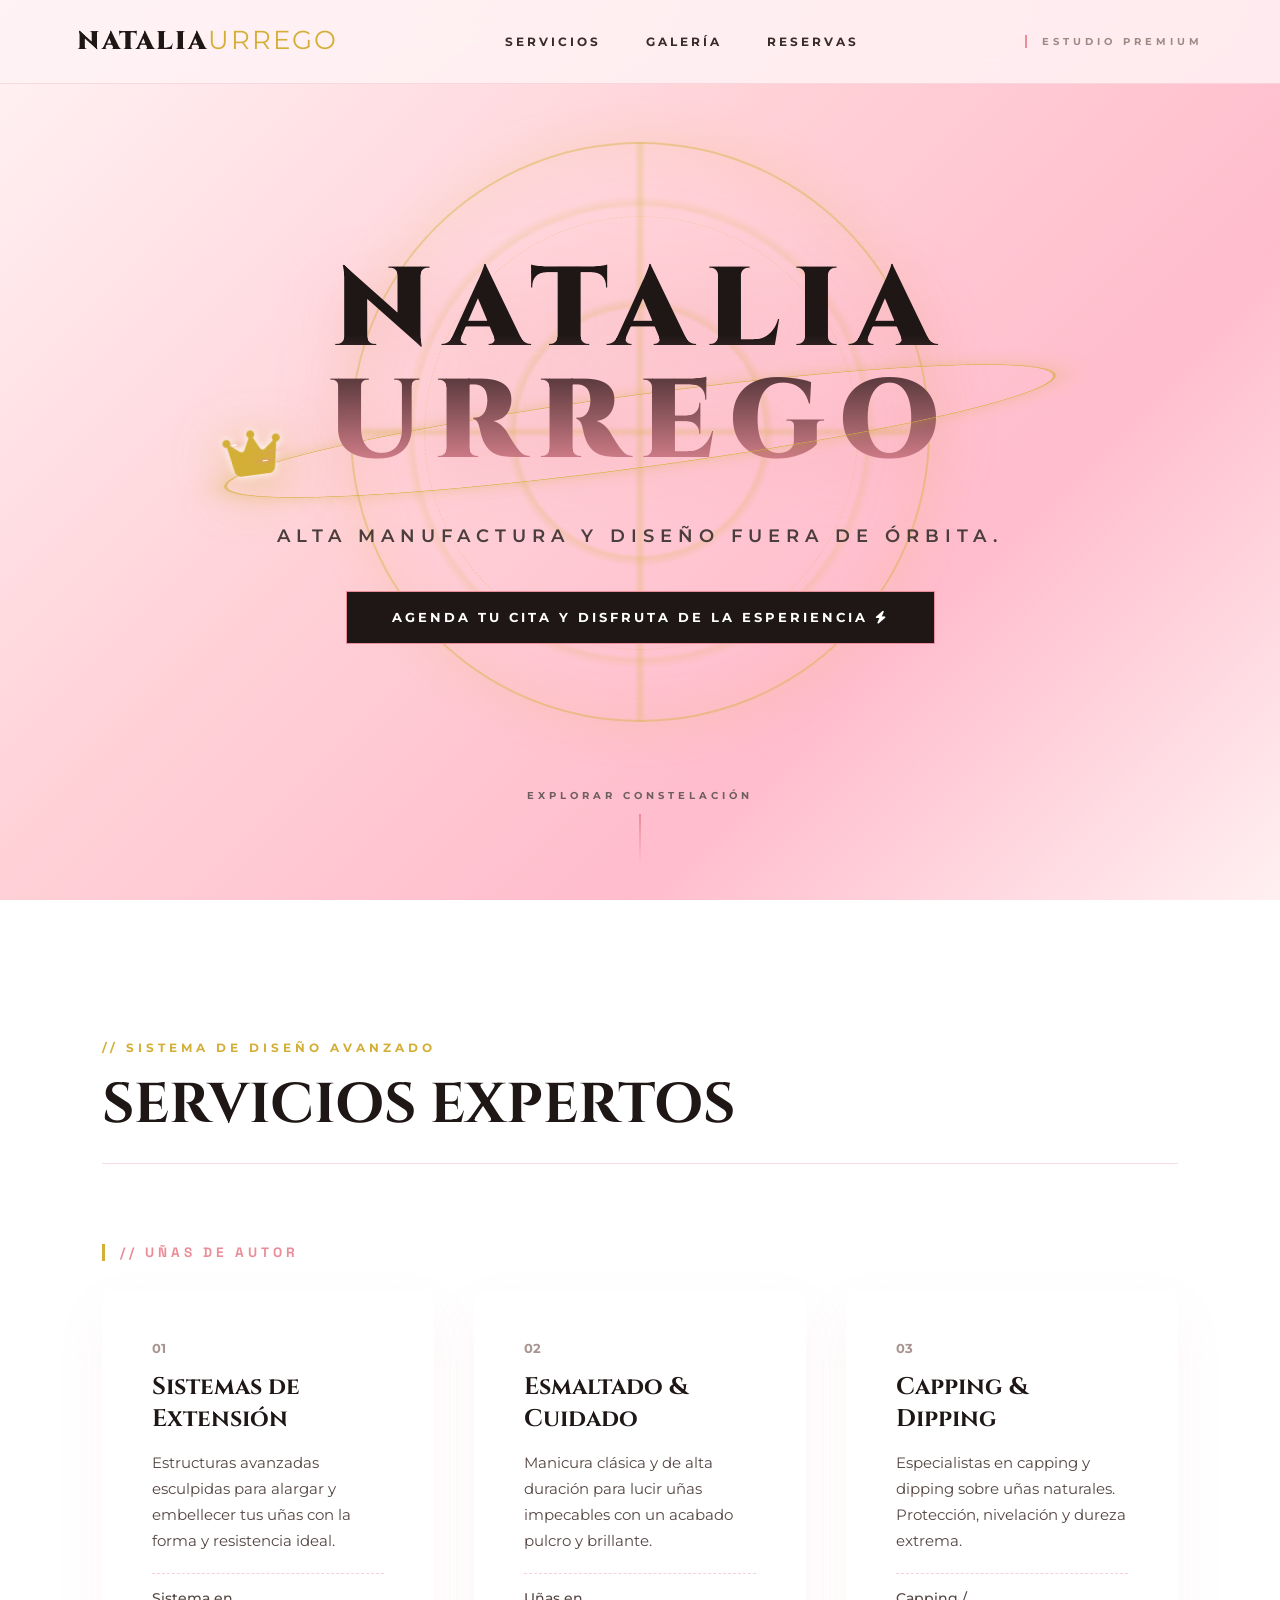
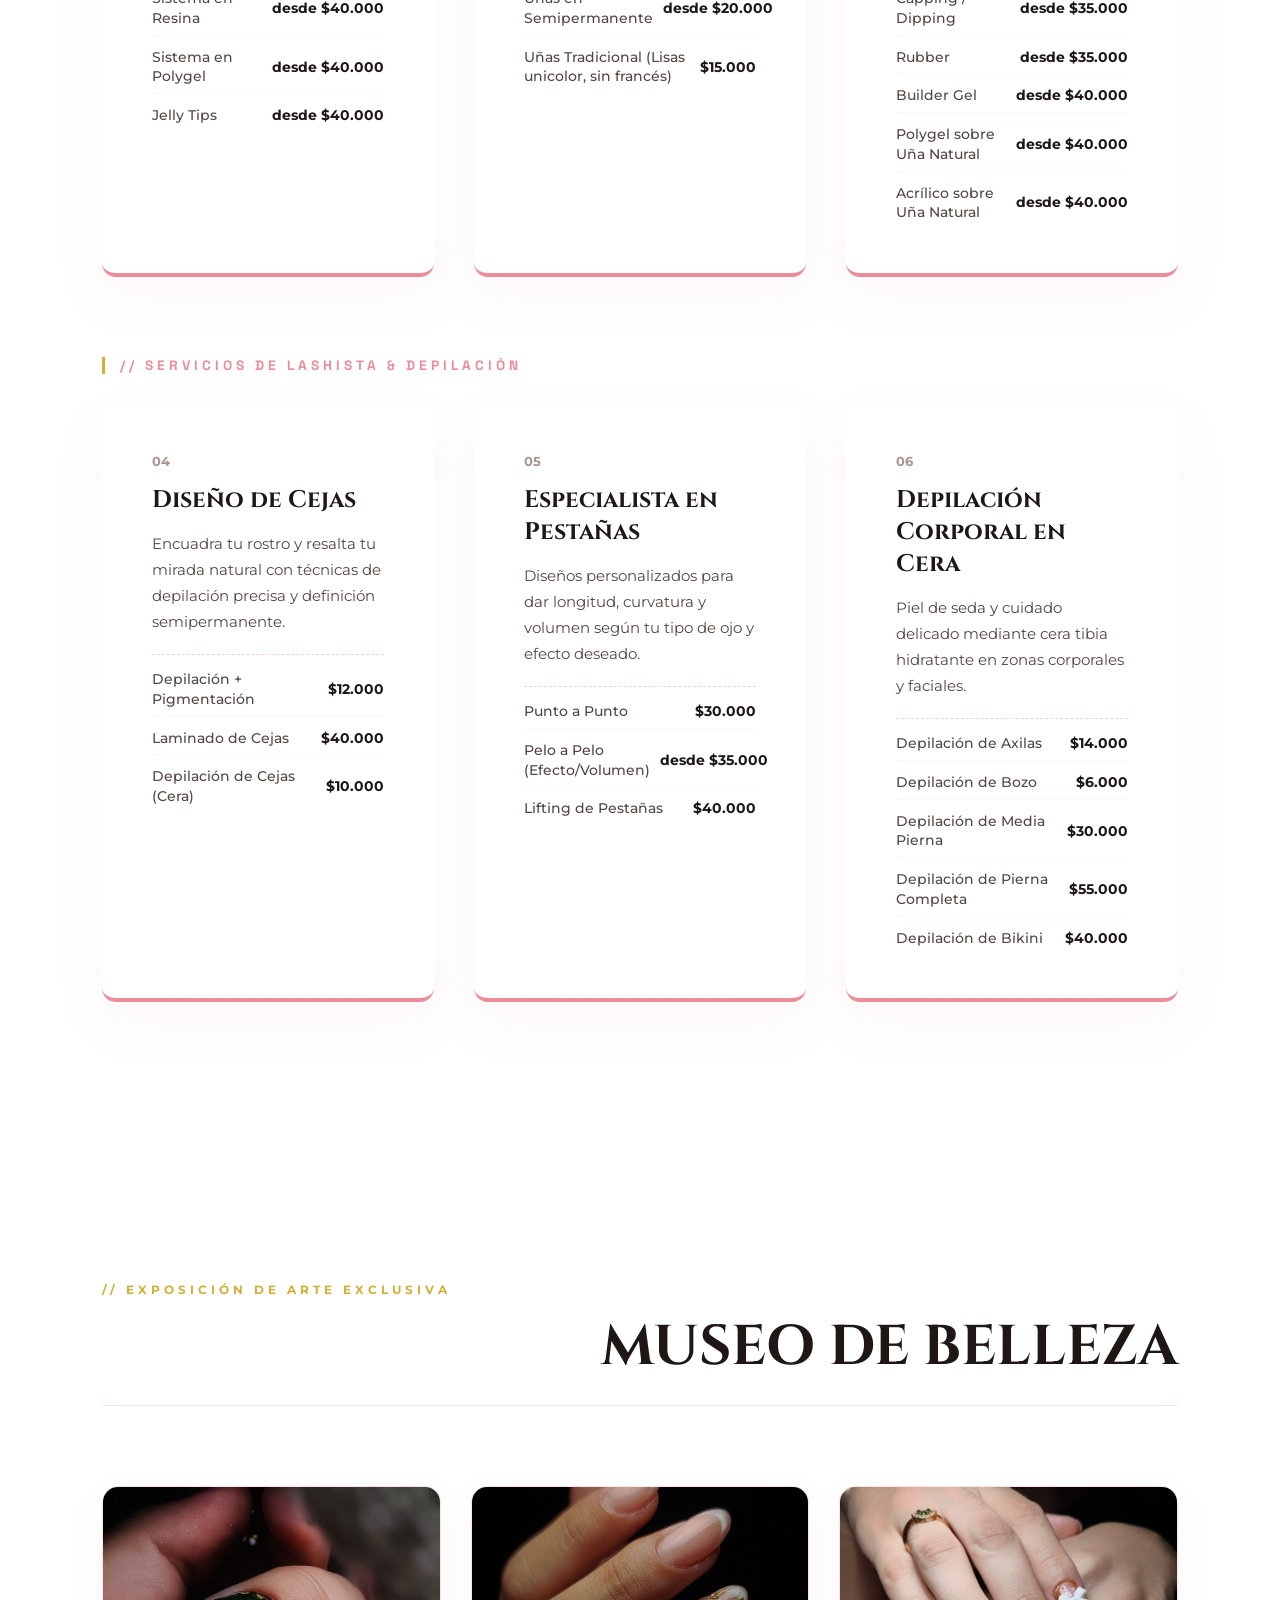
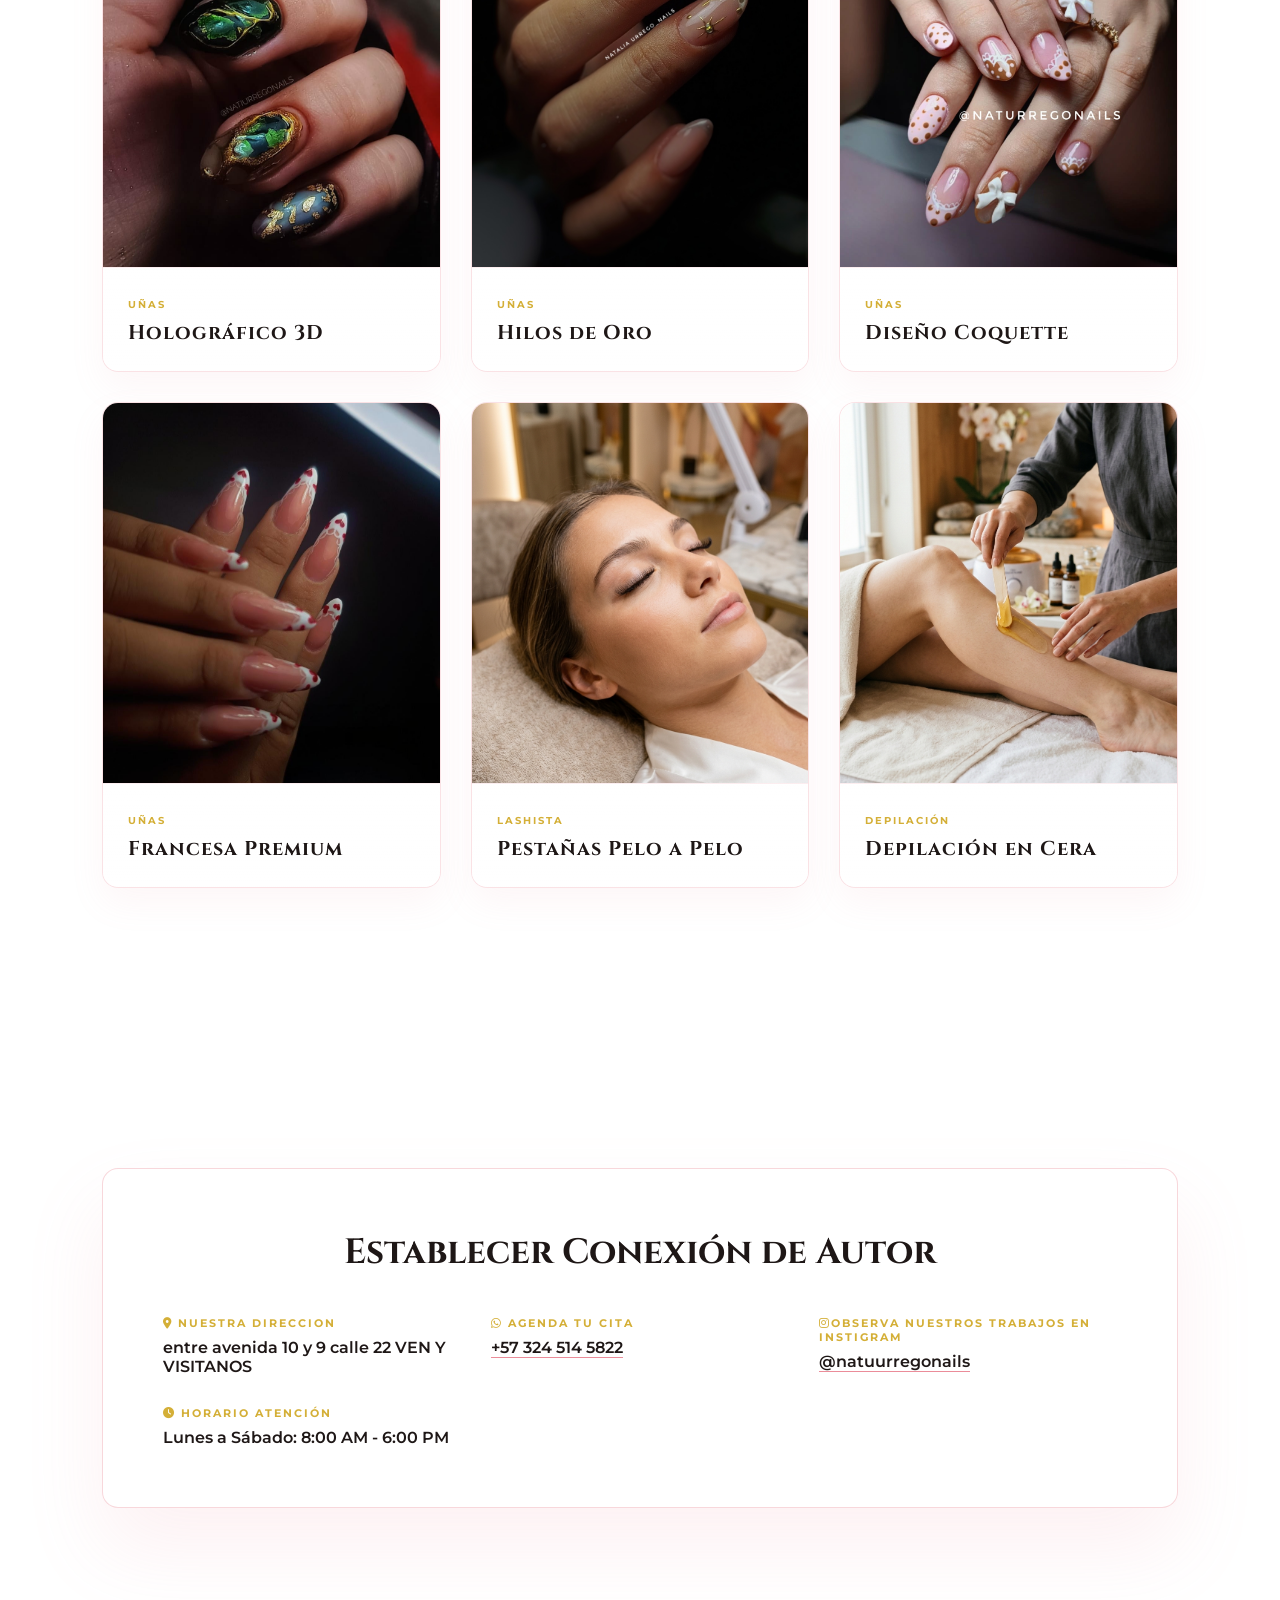
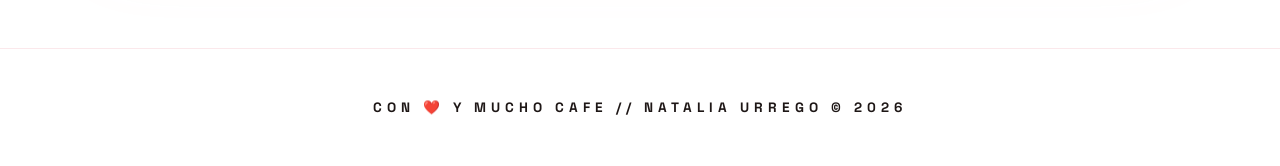
==== commit c49367d0: "Actualización servicios Urrego Nails - CON ❤️ Y MUCHO CAFE" ====
--- a/index.html
+++ b/index.html
@@ -1,8 +1,21 @@
 <!DOCTYPE html>
 <html lang="es">
 <head>
+   <head>
     <meta charset="UTF-8">
     <meta name="viewport" content="width=device-width, initial-scale=1.0">
+    
+    <!-- 1. El título que aparecerá en Google (Clave para SEO Local) -->
+    <title>Uñas y Manicura en Los Patios - Cúcuta | [Nombre de la manicurista o local]</title>
+    
+    <!-- 2. La descripción que verán los clientes en los resultados de búsqueda -->
+    <meta name="description" content="Catálogo de precios y servicios de uñas acrílicas, semipermanente y manicura en Los Patios y Cúcuta. Agenda tu cita por WhatsApp.">
+    
+    <!-- Opcional: Palabras clave -->
+    <meta name="keywords" content="uñas los patios, manicura cucuta, uñas acrilicas los patios, salon de uñas cerca de mi, precios de uñas">
+    
+    <link rel="stylesheet" href="estilos.css">
+</head>
     <title>NATALIA URREGO | Atelier Espacial Premium</title>
     
     <link rel="stylesheet" href="style.css">
@@ -82,7 +95,7 @@
                     <ul class="service-item-list">
                         <li><span>Sistema en Resina</span> <strong>desde $40.000</strong></li>
                         <li><span>Sistema en Polygel</span> <strong>desde $40.000</strong></li>
-                        <li><span>Jelly Tips</span> <strong>desde $30.000</strong></li>
+                        <li><span>Jelly Tips</span> <strong>desde $40.000</strong></li>
                     </ul>
                 </div>
 
@@ -101,8 +114,8 @@
                     <h3>Capping & Dipping</h3>
                     <p>Especialistas en capping y dipping sobre uñas naturales. Protección, nivelación y dureza extrema.</p>
                     <ul class="service-item-list">
-                        <li><span>Capping / Dipping</span> <strong>desde $30.000</strong></li>
-                        <li><span>Rubber</span> <strong>desde $30.000</strong></li>
+                        <li><span>Capping / Dipping</span> <strong>desde $35.000</strong></li>
+                        <li><span>Rubber</span> <strong>desde $35.000</strong></li>
                         <li><span>Builder Gel</span> <strong>desde $40.000</strong></li>
                         <li><span>Polygel sobre Uña Natural</span> <strong>desde $40.000</strong></li>
                         <li><span>Acrílico sobre Uña Natural</span> <strong>desde $40.000</strong></li>
@@ -246,6 +259,7 @@
 
     <footer class="saturn-footer">
         <p>CON ❤️ Y MUCHO CAFE // NATALIA URREGO &copy; 2026</p>
+        
     </footer>
 
     <script src="https://unpkg.com/aos@2.3.1/dist/aos.js"></script>
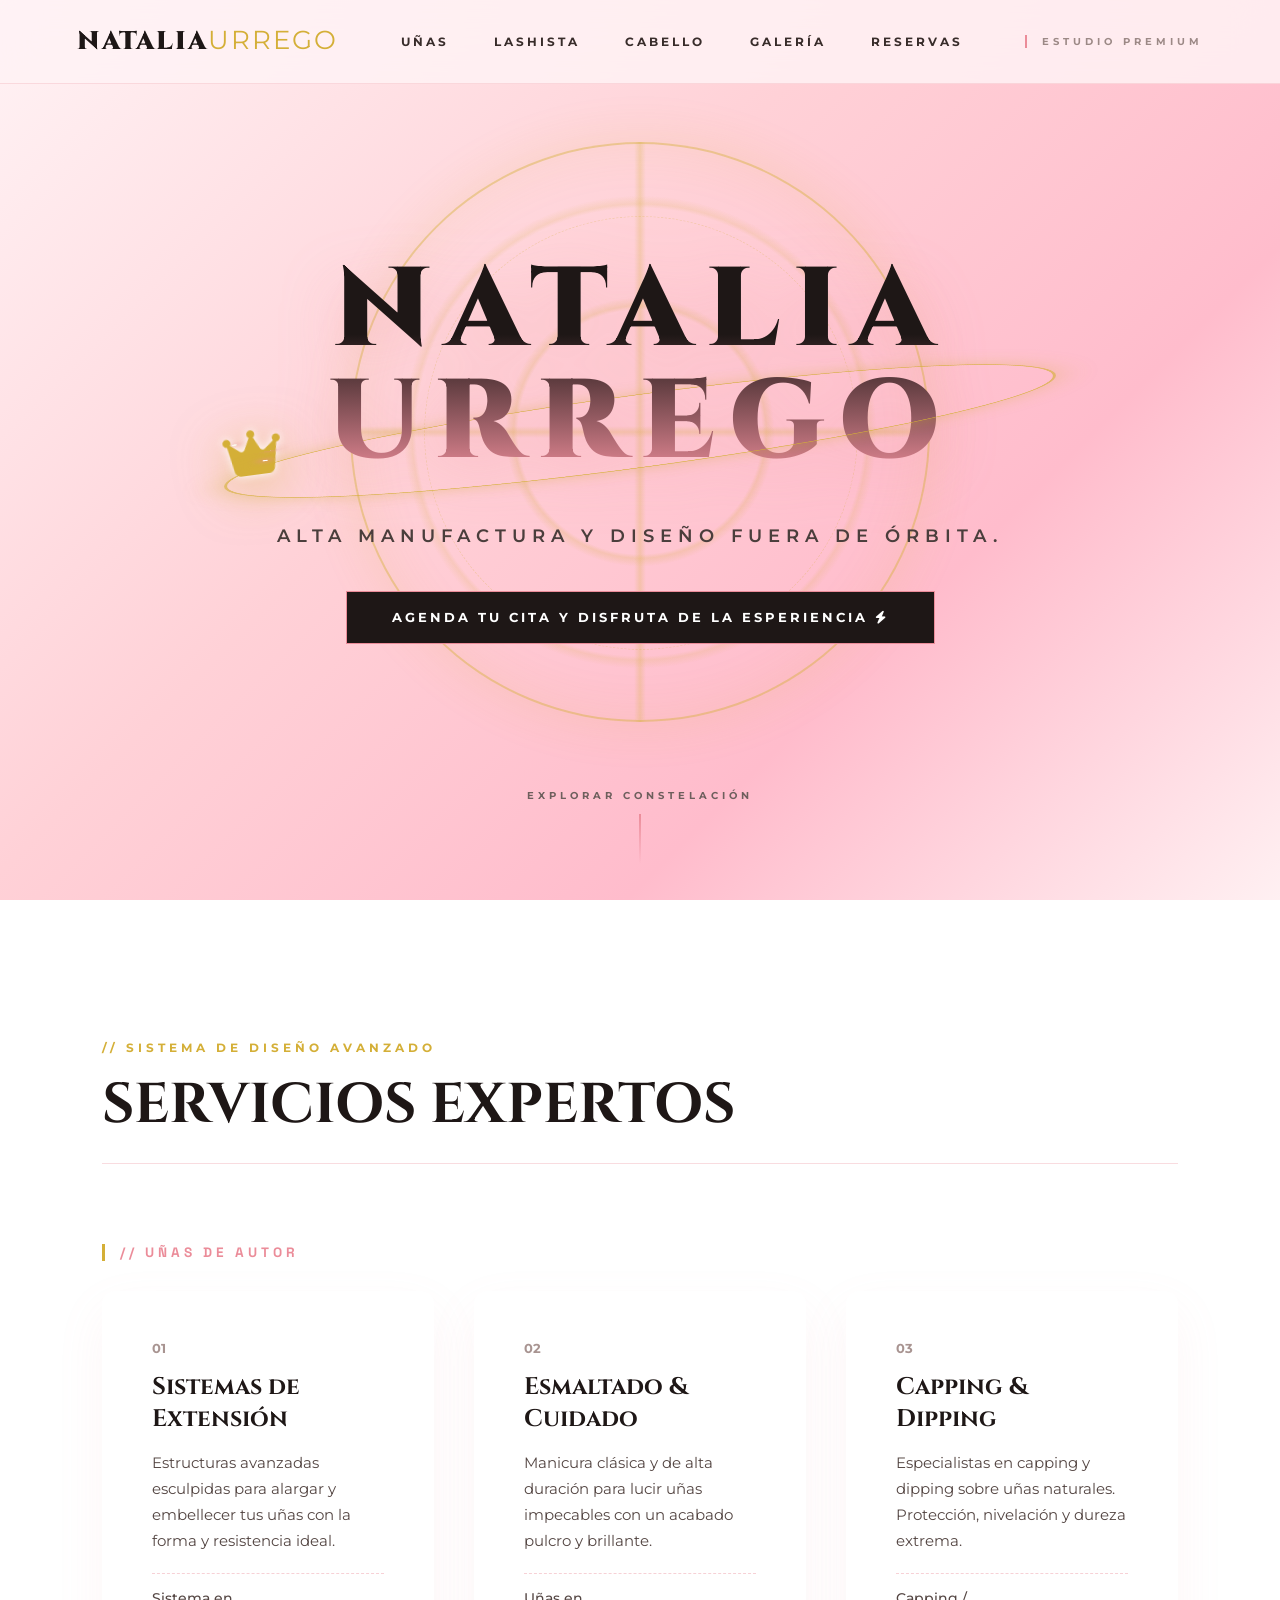
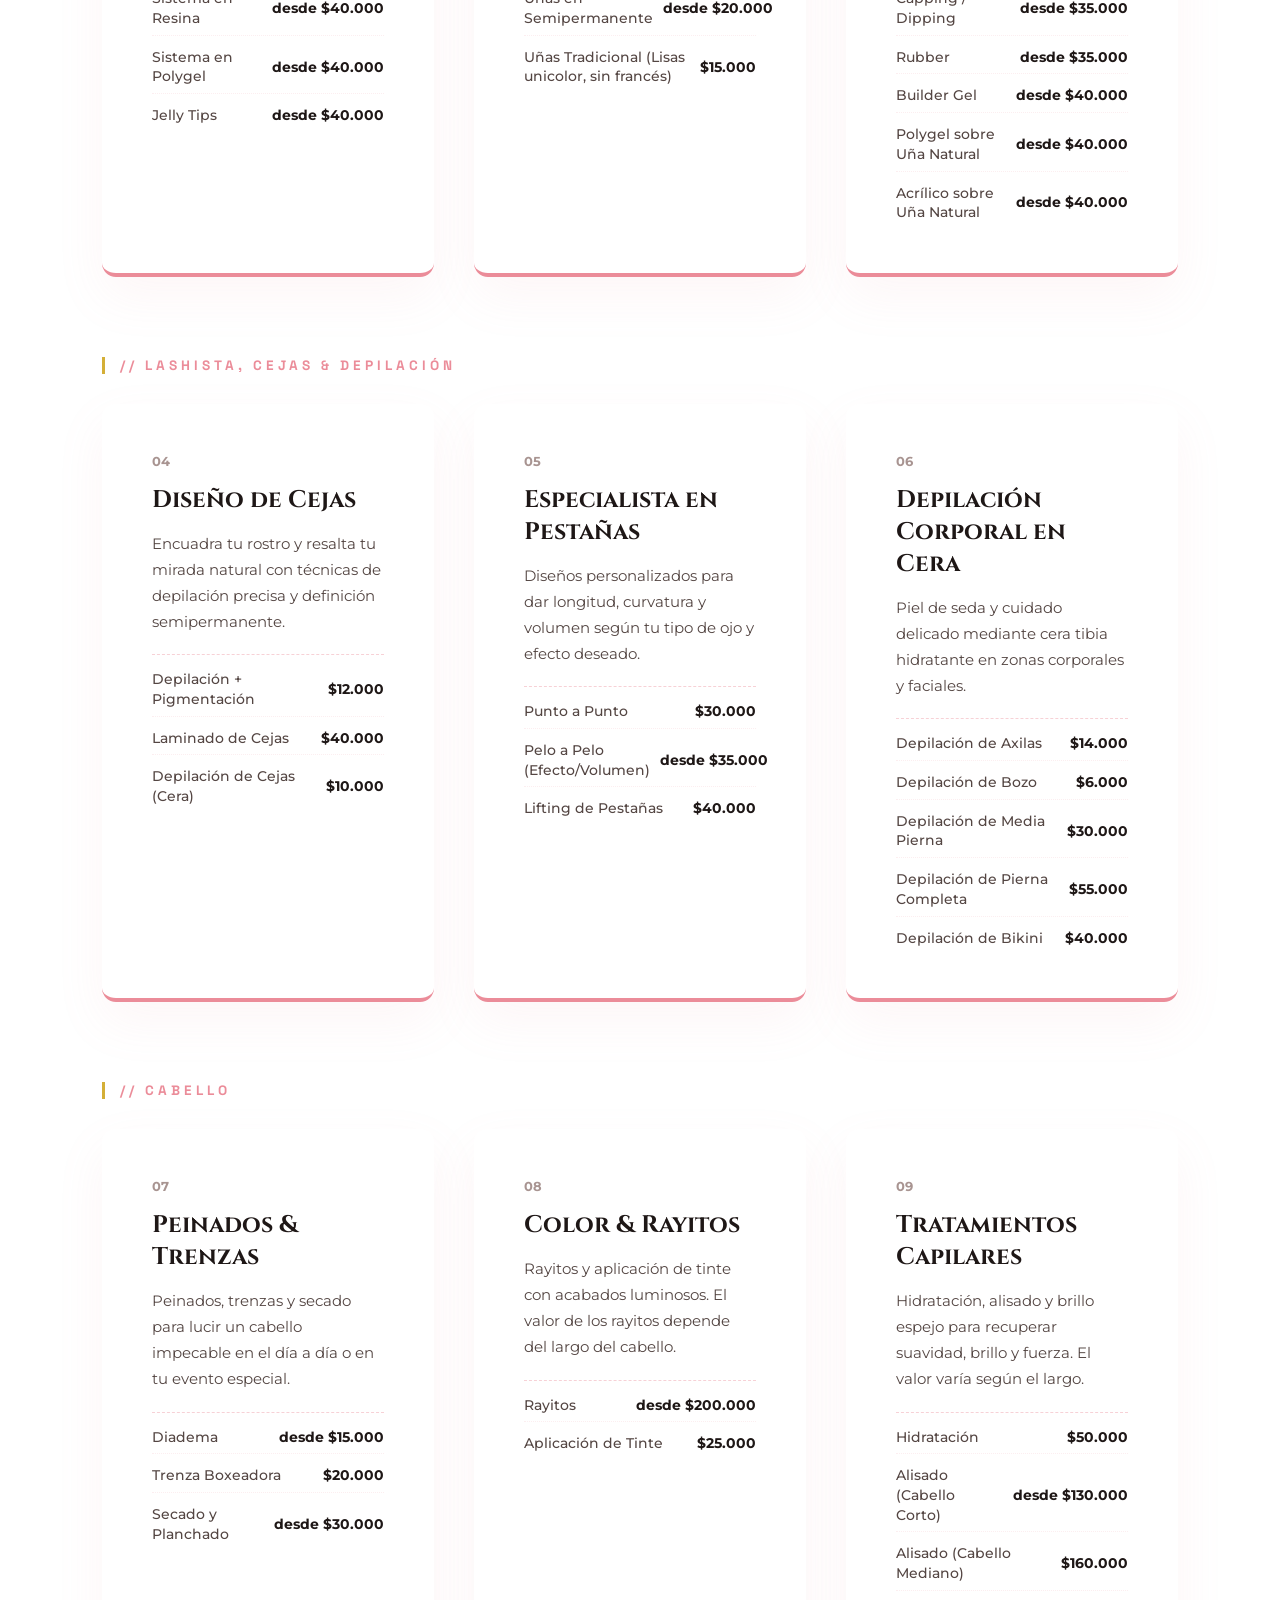
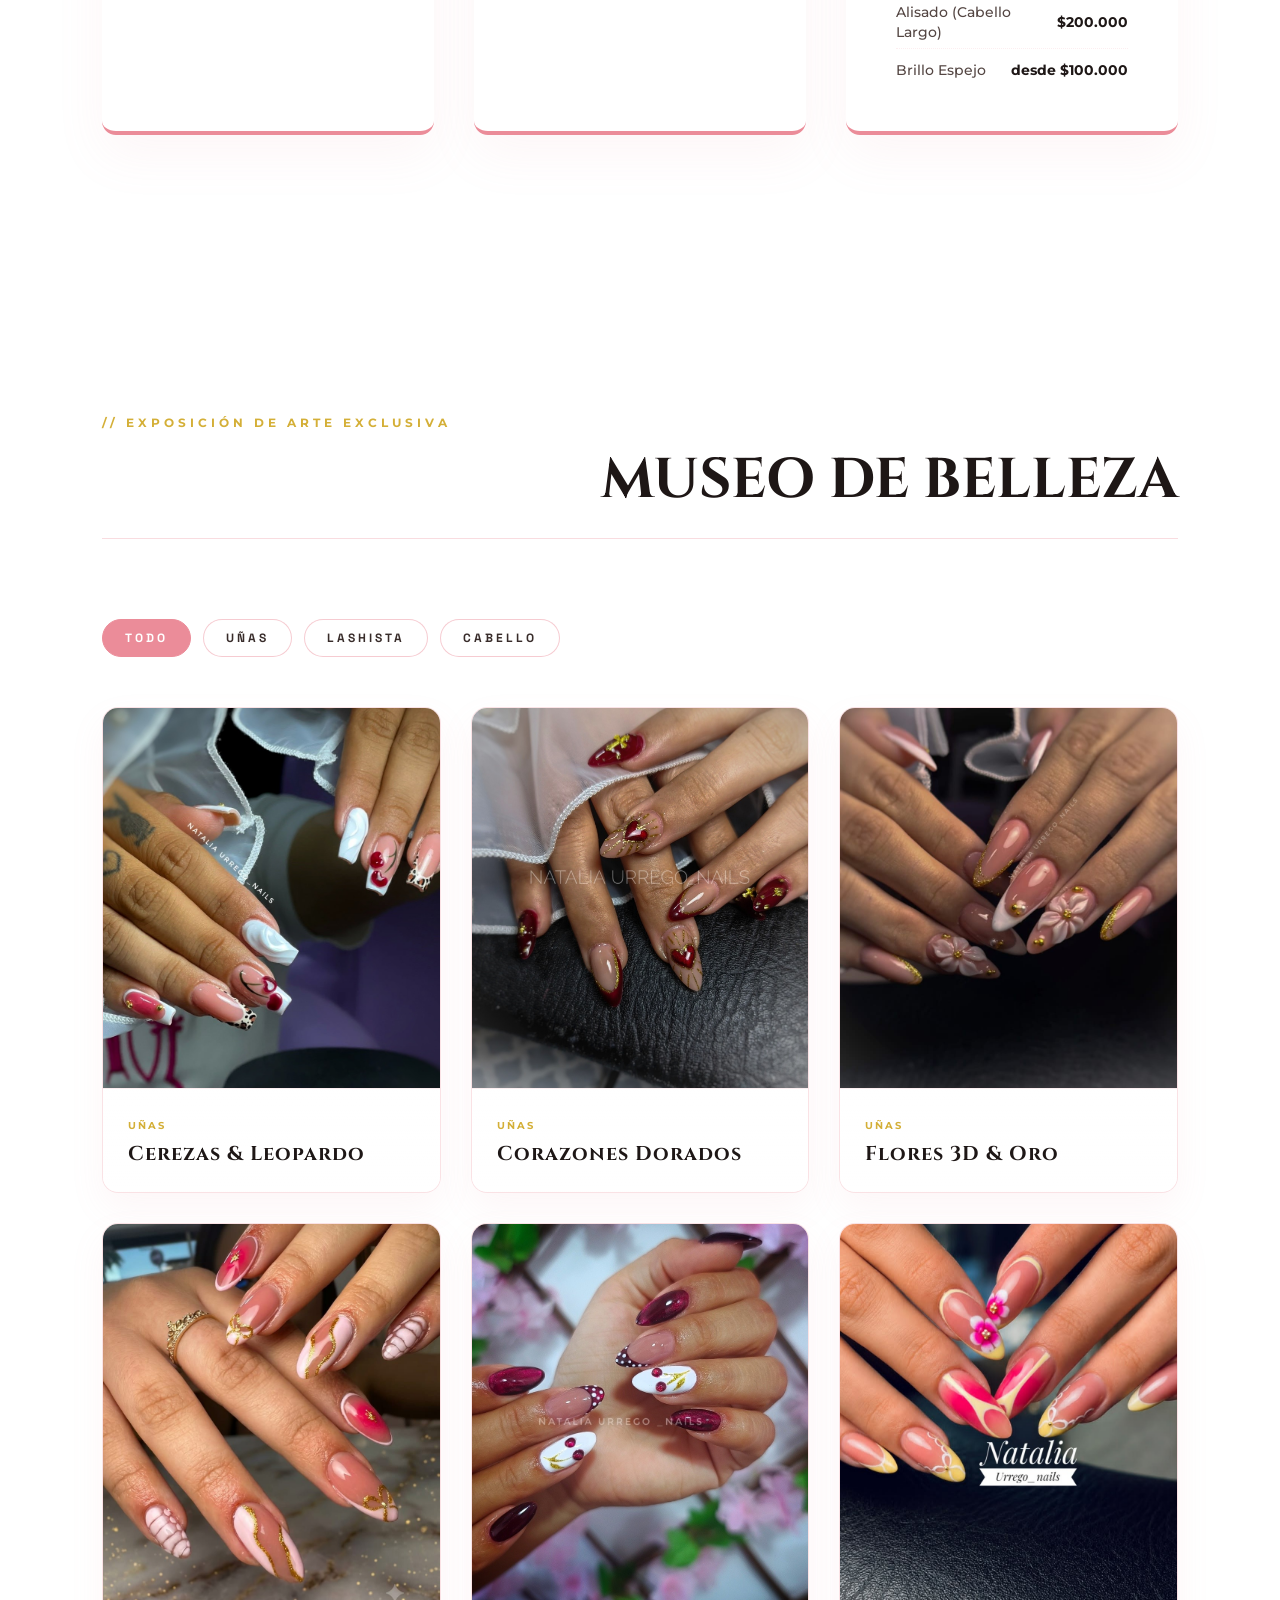
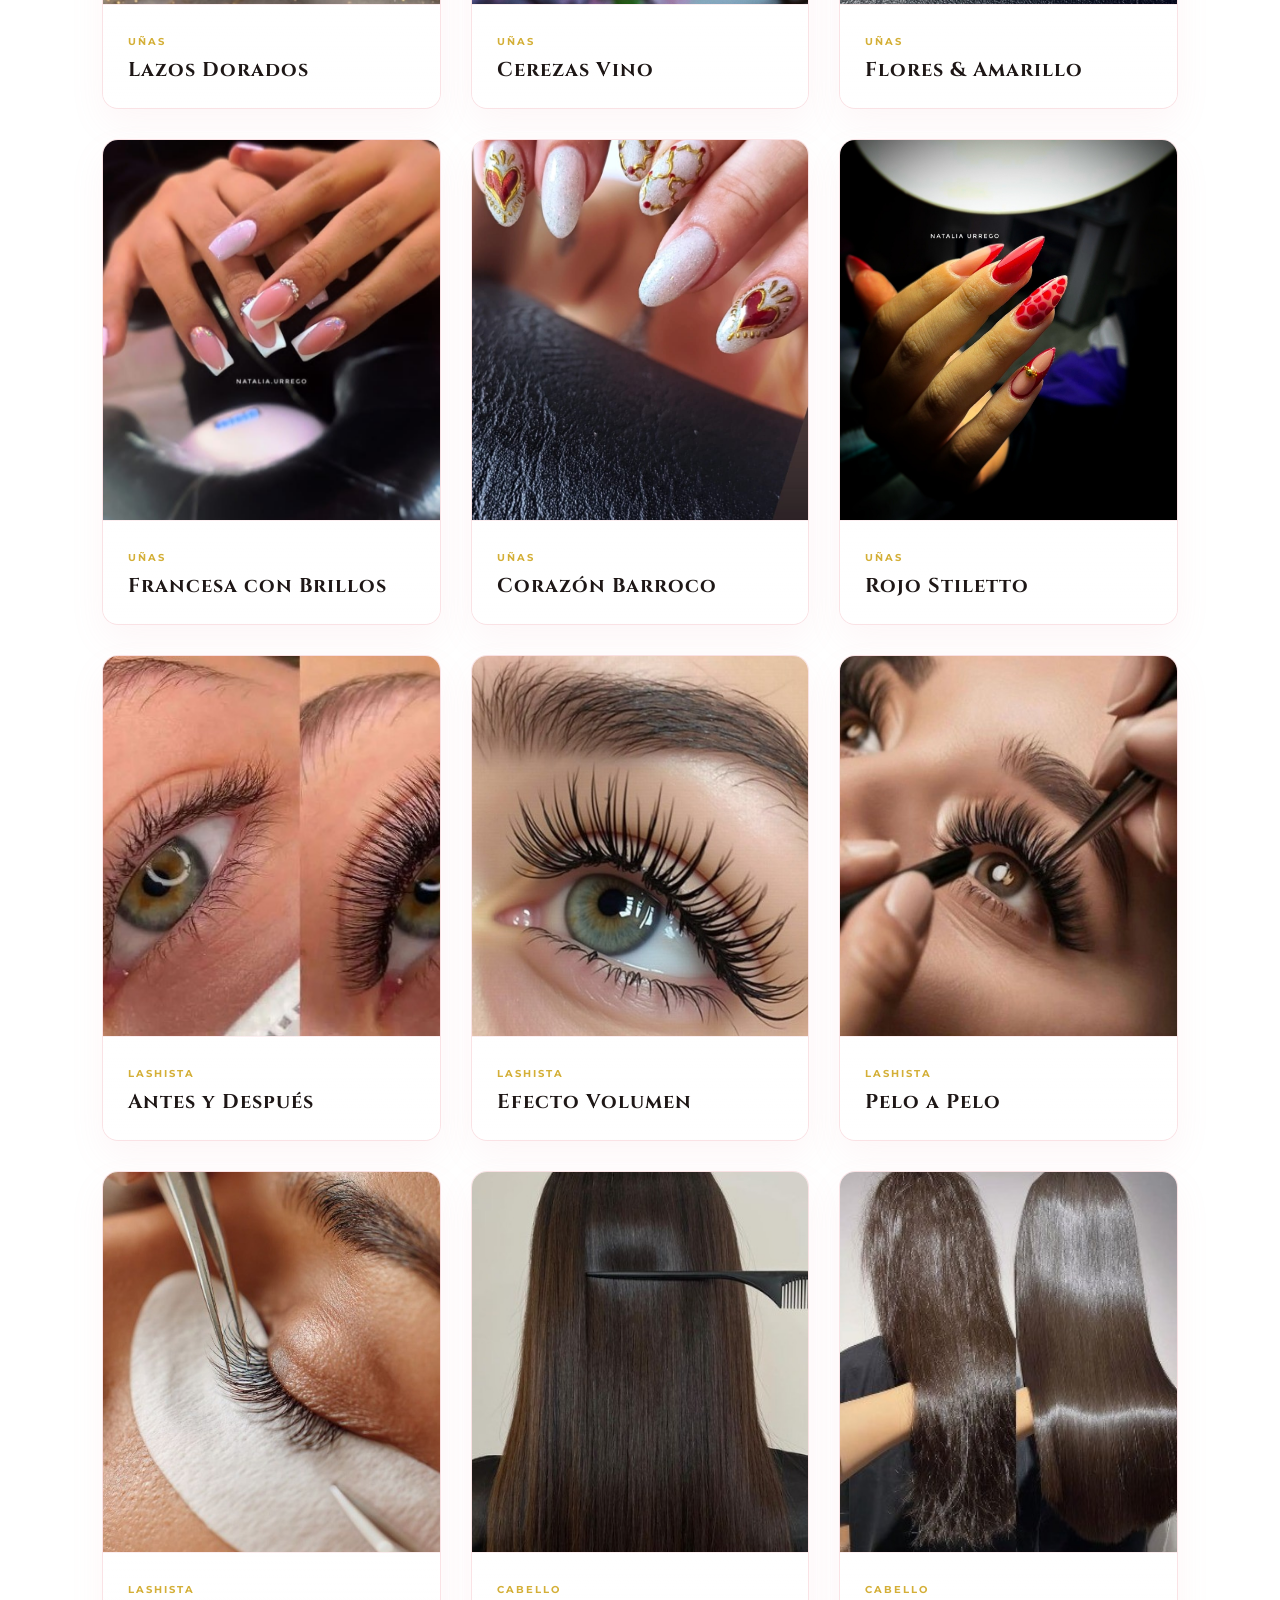
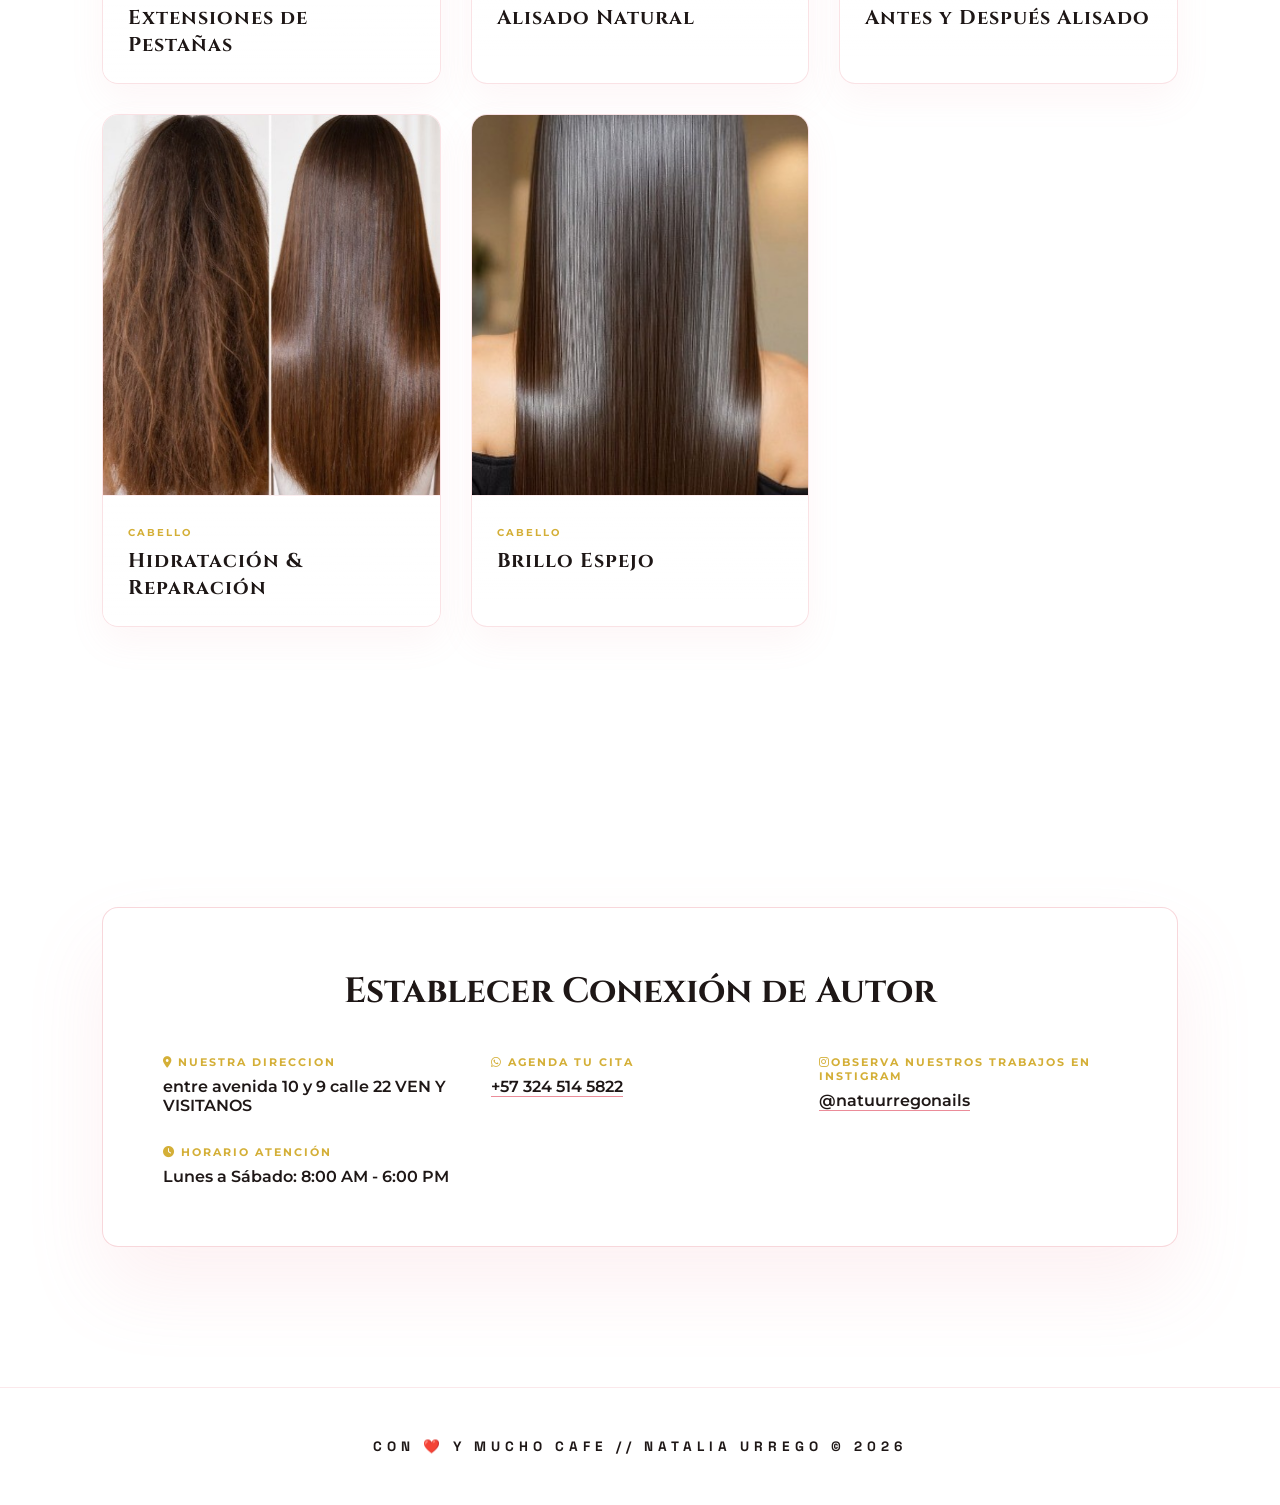
==== commit f1f036ba: "Remodelación: secciones de cabello y lashista, galería con filtros y fotos nuevas" ====
--- a/index.html
+++ b/index.html
@@ -1,22 +1,19 @@
 <!DOCTYPE html>
 <html lang="es">
-<head>
    <head>
+    <meta name="google-site-verification" content="10Wj1dXqxZrF_Kqhp9Jqt2BItswoth08jqFXa8QyCb0" />
     <meta charset="UTF-8">
     <meta name="viewport" content="width=device-width, initial-scale=1.0">
     
     <!-- 1. El título que aparecerá en Google (Clave para SEO Local) -->
-    <title>Uñas y Manicura en Los Patios - Cúcuta | [Nombre de la manicurista o local]</title>
+    <title>Natalia Urrego | Uñas, Lashista y Cabello en Los Patios - Cúcuta</title>
     
     <!-- 2. La descripción que verán los clientes en los resultados de búsqueda -->
-    <meta name="description" content="Catálogo de precios y servicios de uñas acrílicas, semipermanente y manicura en Los Patios y Cúcuta. Agenda tu cita por WhatsApp.">
+    <meta name="description" content="Uñas, pestañas, cejas, depilación y cabello en Los Patios y Cúcuta. Catálogo de servicios, precios y citas por WhatsApp.">
     
     <!-- Opcional: Palabras clave -->
-    <meta name="keywords" content="uñas los patios, manicura cucuta, uñas acrilicas los patios, salon de uñas cerca de mi, precios de uñas">
+    <meta name="keywords" content="uñas los patios, manicura cucuta, pestañas los patios, lashista cucuta, peluquería los patios, salon de belleza cerca de mi">
     
-    <link rel="stylesheet" href="estilos.css">
-</head>
-    <title>NATALIA URREGO | Atelier Espacial Premium</title>
     
     <link rel="stylesheet" href="style.css">
     <link rel="stylesheet" href="https://cdnjs.cloudflare.com/ajax/libs/font-awesome/6.5.1/css/all.min.css">
@@ -32,7 +29,9 @@
     <header class="saturn-nav">
         <a href="#" class="logo-text">NATALIA<span>URREGO</span></a>
         <div class="nav-links-desktop nav-menu">
-            <a href="#servicios" class="nav-link"><span>SERVICIOS</span></a>
+            <a href="#unas" class="nav-link"><span>UÑAS</span></a>
+            <a href="#lashista" class="nav-link"><span>LASHISTA</span></a>
+            <a href="#cabello" class="nav-link"><span>CABELLO</span></a>
             <a href="#galeria" class="nav-link"><span>GALERÍA</span></a>
             <a href="#contacto" class="nav-link"><span>RESERVAS</span></a>
         </div>
@@ -86,7 +85,7 @@
             <div class="cosmic-tag">// SISTEMA DE DISEÑO AVANZADO</div>
             <h2 class="section-headline" data-aos="fade-right">SERVICIOS EXPERTOS</h2>
             
-            <div class="category-title" data-aos="fade-up">// UÑAS DE AUTOR</div>
+            <div id="unas" class="category-title" data-aos="fade-up">// UÑAS DE AUTOR</div>
             <div class="services-saturn-layout">
                 <div class="saturn-card" data-aos="fade-up">
                     <div class="card-num">01</div>
@@ -123,7 +122,7 @@
                 </div>
             </div>
 
-            <div class="category-title" data-aos="fade-up" style="margin-top: 80px;">// SERVICIOS DE LASHISTA & DEPILACIÓN</div>
+            <div id="lashista" class="category-title" data-aos="fade-up" style="margin-top: 80px;">// LASHISTA, CEJAS & DEPILACIÓN</div>
             <div class="services-saturn-layout">
                 <div class="saturn-card" data-aos="fade-up">
                     <div class="card-num">04</div>
@@ -160,70 +159,208 @@
                     </ul>
                 </div>
             </div>
+
+            <div id="cabello" class="category-title" data-aos="fade-up" style="margin-top: 80px;">// CABELLO</div>
+            <div class="services-saturn-layout">
+                <div class="saturn-card" data-aos="fade-up">
+                    <div class="card-num">07</div>
+                    <h3>Peinados & Trenzas</h3>
+                    <p>Peinados, trenzas y secado para lucir un cabello impecable en el día a día o en tu evento especial.</p>
+                    <ul class="service-item-list">
+                        <li><span>Diadema</span> <strong>desde $15.000</strong></li>
+                        <li><span>Trenza Boxeadora</span> <strong>$20.000</strong></li>
+                        <li><span>Secado y Planchado</span> <strong>desde $30.000</strong></li>
+                    </ul>
+                </div>
+
+                <div class="saturn-card" data-aos="fade-up" data-aos-delay="100">
+                    <div class="card-num">08</div>
+                    <h3>Color & Rayitos</h3>
+                    <p>Rayitos y aplicación de tinte con acabados luminosos. El valor de los rayitos depende del largo del cabello.</p>
+                    <ul class="service-item-list">
+                        <li><span>Rayitos</span> <strong>desde $200.000</strong></li>
+                        <li><span>Aplicación de Tinte</span> <strong>$25.000</strong></li>
+                    </ul>
+                </div>
+
+                <div class="saturn-card" data-aos="fade-up" data-aos-delay="200">
+                    <div class="card-num">09</div>
+                    <h3>Tratamientos Capilares</h3>
+                    <p>Hidratación, alisado y brillo espejo para recuperar suavidad, brillo y fuerza. El valor varía según el largo.</p>
+                    <ul class="service-item-list">
+                        <li><span>Hidratación</span> <strong>$50.000</strong></li>
+                        <li><span>Alisado (Cabello Corto)</span> <strong>desde $130.000</strong></li>
+                        <li><span>Alisado (Cabello Mediano)</span> <strong>$160.000</strong></li>
+                        <li><span>Alisado (Cabello Largo)</span> <strong>$200.000</strong></li>
+                        <li><span>Brillo Espejo</span> <strong>desde $100.000</strong></li>
+                    </ul>
+                </div>
+            </div>
         </section>
 
         <section id="galeria" class="cosmic-section bg-milkyway">
             <div class="cosmic-tag">// EXPOSICIÓN DE ARTE EXCLUSIVA</div>
             <h2 class="section-headline text-right" data-aos="fade-left">MUSEO DE BELLEZA</h2>
-            
+
+            <div class="gallery-filters">
+                <button class="filter-btn active" data-filter="all">Todo</button>
+                <button class="filter-btn" data-filter="unas">Uñas</button>
+                <button class="filter-btn" data-filter="lashista">Lashista</button>
+                <button class="filter-btn" data-filter="cabello">Cabello</button>
+            </div>
+
             <div class="modern-gallery-grid">
-                <div class="gallery-card" data-aos="fade-up">
-                    <div class="image-wrapper">
-                        <img src="img-7.jpeg" alt="Holográfico Natalia Urrego">
-                    </div>
-                    <div class="card-info">
-                        <span class="card-tag">Uñas</span>
-                        <h4>Holográfico 3D</h4>
-                    </div>
-                </div>
-                
-                <div class="gallery-card" data-aos="fade-up" data-aos-delay="100">
-                    <div class="image-wrapper">
-                        <img src="img-2.jpeg" alt="Hilos de Oro Natalia Urrego">
-                    </div>
-                    <div class="card-info">
-                        <span class="card-tag">Uñas</span>
-                        <h4>Hilos de Oro</h4>
-                    </div>
-                </div>
-                
-                <div class="gallery-card" data-aos="fade-up" data-aos-delay="200">
-                    <div class="image-wrapper">
-                        <img src="img-3.jpeg" alt="Coquette Style Natalia Urrego">
-                    </div>
-                    <div class="card-info">
-                        <span class="card-tag">Uñas</span>
-                        <h4>Diseño Coquette</h4>
-                    </div>
-                </div>
-                
-                <div class="gallery-card" data-aos="fade-up" data-aos-delay="300">
-                    <div class="image-wrapper">
-                        <img src="img-6.jpeg" alt="Francesa Premium Natalia Urrego">
-                    </div>
-                    <div class="card-info">
-                        <span class="card-tag">Uñas</span>
-                        <h4>Francesa Premium</h4>
-                    </div>
-                </div>
-                
-                <div class="gallery-card" data-aos="fade-up" data-aos-delay="400">
-                    <div class="image-wrapper">
-                        <img src="lash-1.png" alt="Pestañas Pelo a Pelo Natalia Urrego">
+                <div class="gallery-card" data-cat="unas" data-aos="fade-up" data-aos-delay="0">
+                    <div class="image-wrapper">
+                        <img src="img-1.jpeg" alt="Uñas con cerezas y estampado leopardo - Natalia Urrego" loading="lazy">
+                    </div>
+                    <div class="card-info">
+                        <span class="card-tag">Uñas</span>
+                        <h4>Cerezas & Leopardo</h4>
+                    </div>
+                </div>
+                <div class="gallery-card" data-cat="unas" data-aos="fade-up" data-aos-delay="100">
+                    <div class="image-wrapper">
+                        <img src="img-2.jpeg" alt="Uñas vino con corazones y detalles dorados - Natalia Urrego" loading="lazy">
+                    </div>
+                    <div class="card-info">
+                        <span class="card-tag">Uñas</span>
+                        <h4>Corazones Dorados</h4>
+                    </div>
+                </div>
+                <div class="gallery-card" data-cat="unas" data-aos="fade-up" data-aos-delay="200">
+                    <div class="image-wrapper">
+                        <img src="img-3.jpeg" alt="Uñas con flores 3D y borde dorado - Natalia Urrego" loading="lazy">
+                    </div>
+                    <div class="card-info">
+                        <span class="card-tag">Uñas</span>
+                        <h4>Flores 3D & Oro</h4>
+                    </div>
+                </div>
+                <div class="gallery-card" data-cat="unas" data-aos="fade-up" data-aos-delay="300">
+                    <div class="image-wrapper">
+                        <img src="img-4.jpeg" alt="Uñas rosadas con lazos dorados - Natalia Urrego" loading="lazy">
+                    </div>
+                    <div class="card-info">
+                        <span class="card-tag">Uñas</span>
+                        <h4>Lazos Dorados</h4>
+                    </div>
+                </div>
+                <div class="gallery-card" data-cat="unas" data-aos="fade-up" data-aos-delay="0">
+                    <div class="image-wrapper">
+                        <img src="img-5.jpeg" alt="Uñas vino con cerezas - Natalia Urrego" loading="lazy">
+                    </div>
+                    <div class="card-info">
+                        <span class="card-tag">Uñas</span>
+                        <h4>Cerezas Vino</h4>
+                    </div>
+                </div>
+                <div class="gallery-card" data-cat="unas" data-aos="fade-up" data-aos-delay="100">
+                    <div class="image-wrapper">
+                        <img src="img-6.jpeg" alt="Uñas con flores rosadas y francesa amarilla - Natalia Urrego" loading="lazy">
+                    </div>
+                    <div class="card-info">
+                        <span class="card-tag">Uñas</span>
+                        <h4>Flores & Amarillo</h4>
+                    </div>
+                </div>
+                <div class="gallery-card" data-cat="unas" data-aos="fade-up" data-aos-delay="200">
+                    <div class="image-wrapper">
+                        <img src="img-7.jpeg" alt="Uñas francesas con cristales - Natalia Urrego" loading="lazy">
+                    </div>
+                    <div class="card-info">
+                        <span class="card-tag">Uñas</span>
+                        <h4>Francesa con Brillos</h4>
+                    </div>
+                </div>
+                <div class="gallery-card" data-cat="unas" data-aos="fade-up" data-aos-delay="300">
+                    <div class="image-wrapper">
+                        <img src="img-8.jpeg" alt="Uñas perladas con corazones dorados - Natalia Urrego" loading="lazy">
+                    </div>
+                    <div class="card-info">
+                        <span class="card-tag">Uñas</span>
+                        <h4>Corazón Barroco</h4>
+                    </div>
+                </div>
+                <div class="gallery-card" data-cat="unas" data-aos="fade-up" data-aos-delay="0">
+                    <div class="image-wrapper">
+                        <img src="img-9.jpeg" alt="Uñas rojas stiletto - Natalia Urrego" loading="lazy">
+                    </div>
+                    <div class="card-info">
+                        <span class="card-tag">Uñas</span>
+                        <h4>Rojo Stiletto</h4>
+                    </div>
+                </div>
+                <div class="gallery-card" data-cat="lashista" data-aos="fade-up" data-aos-delay="0">
+                    <div class="image-wrapper">
+                        <img src="lash-1.jpg" alt="Pestañas antes y después - Natalia Urrego" loading="lazy">
                     </div>
                     <div class="card-info">
                         <span class="card-tag">Lashista</span>
-                        <h4>Pestañas Pelo a Pelo</h4>
-                    </div>
-                </div>
-                
-                <div class="gallery-card" data-aos="fade-up" data-aos-delay="500">
-                    <div class="image-wrapper">
-                        <img src="wax-1.png" alt="Depilación en Cera Natalia Urrego">
-                    </div>
-                    <div class="card-info">
-                        <span class="card-tag">Depilación</span>
-                        <h4>Depilación en Cera</h4>
+                        <h4>Antes y Después</h4>
+                    </div>
+                </div>
+                <div class="gallery-card" data-cat="lashista" data-aos="fade-up" data-aos-delay="100">
+                    <div class="image-wrapper">
+                        <img src="lash-2.jpg" alt="Pestañas efecto volumen - Natalia Urrego" loading="lazy">
+                    </div>
+                    <div class="card-info">
+                        <span class="card-tag">Lashista</span>
+                        <h4>Efecto Volumen</h4>
+                    </div>
+                </div>
+                <div class="gallery-card" data-cat="lashista" data-aos="fade-up" data-aos-delay="200">
+                    <div class="image-wrapper">
+                        <img src="lash-3.jpg" alt="Aplicación de pestañas pelo a pelo - Natalia Urrego" loading="lazy">
+                    </div>
+                    <div class="card-info">
+                        <span class="card-tag">Lashista</span>
+                        <h4>Pelo a Pelo</h4>
+                    </div>
+                </div>
+                <div class="gallery-card" data-cat="lashista" data-aos="fade-up" data-aos-delay="300">
+                    <div class="image-wrapper">
+                        <img src="lash-4.jpg" alt="Extensiones de pestañas - Natalia Urrego" loading="lazy">
+                    </div>
+                    <div class="card-info">
+                        <span class="card-tag">Lashista</span>
+                        <h4>Extensiones de Pestañas</h4>
+                    </div>
+                </div>
+                <div class="gallery-card" data-cat="cabello" data-aos="fade-up" data-aos-delay="0">
+                    <div class="image-wrapper">
+                        <img src="hair-1.jpg" alt="Cabello alisado - Natalia Urrego" loading="lazy">
+                    </div>
+                    <div class="card-info">
+                        <span class="card-tag">Cabello</span>
+                        <h4>Alisado Natural</h4>
+                    </div>
+                </div>
+                <div class="gallery-card" data-cat="cabello" data-aos="fade-up" data-aos-delay="100">
+                    <div class="image-wrapper">
+                        <img src="hair-2.jpg" alt="Alisado antes y después - Natalia Urrego" loading="lazy">
+                    </div>
+                    <div class="card-info">
+                        <span class="card-tag">Cabello</span>
+                        <h4>Antes y Después Alisado</h4>
+                    </div>
+                </div>
+                <div class="gallery-card" data-cat="cabello" data-aos="fade-up" data-aos-delay="200">
+                    <div class="image-wrapper">
+                        <img src="hair-3.jpg" alt="Hidratación y reparación capilar - Natalia Urrego" loading="lazy">
+                    </div>
+                    <div class="card-info">
+                        <span class="card-tag">Cabello</span>
+                        <h4>Hidratación & Reparación</h4>
+                    </div>
+                </div>
+                <div class="gallery-card" data-cat="cabello" data-aos="fade-up" data-aos-delay="300">
+                    <div class="image-wrapper">
+                        <img src="hair-4.jpg" alt="Cabello con brillo espejo - Natalia Urrego" loading="lazy">
+                    </div>
+                    <div class="card-info">
+                        <span class="card-tag">Cabello</span>
+                        <h4>Brillo Espejo</h4>
                     </div>
                 </div>
             </div>
--- a/style.css
+++ b/style.css
@@ -1,697 +1,726 @@
-/* ======== ESTILO ATELIER CON FONDO ACUARELA ROSA VIBRANTE Y ESFERA INTERACTIVA ======== */
-* {
-    margin: 0;
-    padding: 0;
-    box-sizing: border-box;
-    font-family: 'Montserrat', sans-serif;
-    scroll-behavior: smooth;
-}
-
-body {
-    /* Fondo con degradado fluido estilo nubes de acuarela rosa que viste toda la web */
-    background: linear-gradient(135deg, #fff3f5 0%, #ffd1d7 40%, #ffbccc 70%, #fff0f2 100%);
-    background-attachment: fixed;
-    color: #382c2a;
-    overflow-x: hidden;
-    perspective: 1600px;
-}
-
-/* NAVBAR LUXURY FRANCÉS */
-.saturn-nav {
-    position: fixed;
-    width: 100%;
-    display: flex;
-    justify-content: space-between;
-    align-items: center;
-    padding: 24px 6%;
-    z-index: 1000;
-    background: rgba(255, 243, 245, 0.85);
-    backdrop-filter: blur(20px);
-    -webkit-backdrop-filter: blur(20px);
-    border-bottom: 1px solid rgba(235, 140, 153, 0.25);
-}
-
-.logo-text {
-    font-family: 'Cinzel', serif;
-    font-size: 1.6rem;
-    font-weight: 900;
-    color: #1e1716;
-    text-decoration: none;
-    letter-spacing: 2px;
-}
-.logo-text span {
-    color: #d4af37;
-    font-weight: 400;
-}
-
-.nav-links-desktop {
-    font-size: 0.75rem;
-    font-weight: 700;
-    letter-spacing: 3px;
-    color: #382c2a;
-}
-.nav-links-desktop span {
-    margin: 0 10px;
-    cursor: pointer;
-    transition: 0.3s;
-}
-.nav-links-desktop span:hover {
-    color: #eb8c99;
-}
-
-.status-badge {
-    font-size: 0.65rem;
-    font-weight: 700;
-    letter-spacing: 4px;
-    color: #9c8986;
-    border-left: 2px solid #eb8c99;
-    padding-left: 15px;
-}
-
-/* 🪐 ENTORNO HERO MARAVILLOSO CON EFECTO DE ESPACIO PROFUNDO */
-.hero-saturn {
-    height: 100vh;
-    display: flex;
-    justify-content: center;
-    align-items: center;
-    position: relative;
-    transform-style: preserve-3d;
-    overflow: hidden;
-}
-
-/* ✨ LA ESFERA PLANETARIA SAGRADA DORADA (Dibujada impecable en código) */
-.sacred-golden-sphere {
-    position: absolute;
-    width: 580px;
-    height: 580px;
-    top: 48%;
-    left: 50%;
-    transform: translate(-50%, -50%);
-    border-radius: 50%;
-    /* Construcción de las líneas geométricas del astrolabio mediante gradientes concéntricos */
-    background: 
-        radial-gradient(circle, transparent 55%, rgba(212, 175, 55, 0.15) 56%, transparent 58%),
-        linear-gradient(0deg, transparent 49%, rgba(212, 175, 55, 0.25) 50%, transparent 51%),
-        linear-gradient(90deg, transparent 49%, rgba(212, 175, 55, 0.25) 50%, transparent 51%),
-        radial-gradient(circle, transparent 30%, rgba(212, 175, 55, 0.2) 31%, transparent 33%);
-    border: 2px solid rgba(212, 175, 55, 0.45);
-    box-shadow: 0 0 50px rgba(212, 175, 55, 0.15), inset 0 0 50px rgba(212, 175, 55, 0.1);
-    z-index: 1;
-    pointer-events: none;
-    /* Transición de transformación optimizada para que la caída con el mouse sea líquida */
-    transition: transform 0.15s ease-out; 
-}
-
-/* Capa interior que añade la red elíptica de fondo */
-.sacred-golden-sphere::before {
-    content: '';
-    position: absolute;
-    width: 100%;
-    height: 100%;
-    border-radius: 50%;
-    border: 1px dashed rgba(212, 175, 55, 0.3);
-    transform: scale(0.75) rotate(45deg);
-}
-
-.saturn-system {
-    position: relative;
-    text-align: center;
-    transform-style: preserve-3d;
-    width: 100%;
-    max-width: 1000px;
-    z-index: 2; /* Por encima de la esfera dorada */
-}
-
-/* 👑 ANILLO DE SATURNO DEL TITULO CON REVELACIÓN 3D ORIGINAL */
-.saturn-ring-container {
-    position: absolute;
-    width: 840px;
-    height: 240px;
-    top: 45%;
-    left: 50%;
-    transform: translate(-50%, -50%) rotateX(72deg) rotateY(-8deg); 
-    transform-style: preserve-3d;
-    pointer-events: none;
-}
-
-.saturn-ring-ellipse {
-    position: absolute;
-    width: 100%;
-    height: 100%;
-    border: 3.5px solid rgba(212, 175, 55, 0.65);
-    border-radius: 50%;
-    box-shadow: 0 0 40px rgba(212, 175, 55, 0.35);
-}
-
-/* Envoltura que traslada la corona */
-.orbiting-crown-wrapper {
-    position: absolute;
-    width: 50px;
-    height: 50px;
-    top: 0;
-    left: 0;
-    transform-style: preserve-3d;
-    animation: saturnOrbitCorrection 8.5s infinite linear;
-}
-
-.saturn-crown {
-    font-size: 3.2rem;
-    color: #d4af37;
-    transform: rotateX(-72deg) rotateY(8deg); 
-    filter: drop-shadow(0 0 4px #ffffff) drop-shadow(0 10px 25px rgba(212, 175, 55, 0.6));
-}
-
-/* Algoritmo de Órbita limpia: Cruza adelante y se oculta atrás perfectamente */
-@keyframes saturnOrbitCorrection {
-    0% { transform: translate(395px, 95px) rotateZ(0deg) translate(-395px, -95px) rotateZ(0deg); z-index: 5; }
-    25% { z-index: 5; }
-    49% { z-index: 5; }
-    50% { transform: translate(395px, 95px) rotateZ(180deg) translate(-395px, -95px) rotateZ(-180deg); z-index: -1; }
-    75% { z-index: -1; }
-    99% { z-index: -1; }
-    100% { transform: translate(395px, 95px) rotateZ(360deg) translate(-395px, -95px) rotateZ(-360deg); z-index: 5; }
-}
-
-/* Polvo de hadas */
-.fairy-sparkle {
-    position: absolute;
-    width: 5px;
-    height: 5px;
-    background: #ffffff;
-    border-radius: 50%;
-    box-shadow: 0 0 12px 3px rgba(235, 140, 153, 0.9);
-    animation: sparkFlicker 1.8s infinite ease-in-out;
-}
-.fs-1 { top: -12px; left: 8px; }
-.fs-2 { bottom: -6px; right: 6px; animation-delay: 0.4s; }
-.fs-3 { top: 18px; left: 45px; animation-delay: 0.9s; }
-
-@keyframes sparkFlicker {
-    0%, 100% { transform: scale(0.8); opacity: 0.4; }
-    50% { transform: scale(1.4); opacity: 1; }
-}
-
-/* NOMBRE CENTRAL FLOTANTE (LEVITACIÓN MAGNÉTICA) */
-.floating-brand-wrap {
-    transform: translateZ(80px);
-    animation: magneticFloat 4.5s infinite ease-in-out;
-}
-
-.floating-title {
-    font-family: 'Cinzel', serif;
-    font-size: 7rem;
-    font-weight: 900;
-    line-height: 1;
-    letter-spacing: 14px;
-    /* Degradado de fuerte a rosa satinado */
-    background: linear-gradient(180deg, #1e1716 35%, #eb8c99 100%);
-    -webkit-background-clip: text;
-    -webkit-text-fill-color: transparent;
-    filter: drop-shadow(0 15px 30px rgba(235, 140, 153, 0.3));
-}
-
-@keyframes magneticFloat {
-    0%, 100% { transform: translateY(0px) translateZ(80px); }
-    50% { transform: translateY(-16px) translateZ(110px); }
-}
-
-.saturn-slogan {
-    font-size: 1.1rem;
-    letter-spacing: 6px;
-    color: #4a3e3c;
-    margin-top: 45px;
-    text-transform: uppercase;
-    font-weight: 600;
-}
-
-.btn-saturn-rose {
-    display: inline-block;
-    margin-top: 45px;
-    padding: 18px 45px;
-    border: 1px solid #eb8c99;
-    background: #1e1716;
-    color: #ffffff;
-    text-decoration: none;
-    font-weight: 700;
-    font-size: 0.8rem;
-    letter-spacing: 3px;
-    transition: 0.4s ease;
-}
-.btn-saturn-rose:hover {
-    background: #eb8c99;
-    color: #ffffff;
-    box-shadow: 0 15px 40px rgba(235, 140, 153, 0.4);
-    transform: translateY(-4px);
-}
-
-/* INDICADOR */
-.scroll-cosmic {
-    position: absolute;
-    bottom: 4%;
-    display: flex;
-    flex-direction: column;
-    align-items: center;
-    gap: 12px;
-    font-size: 0.65rem;
-    letter-spacing: 4px;
-    color: #6e5f5d;
-    font-weight: 700;
-}
-.cosmic-line {
-    width: 2px;
-    height: 50px;
-    background: linear-gradient(#eb8c99, transparent);
-}
-
-/* SECCIONES COSMICAS */
-.cosmic-section {
-    padding: 140px 8%;
-    position: relative;
-}
-.bg-milkyway { background: rgba(255, 255, 255, 0.4); backdrop-filter: blur(5px); }
-
-.cosmic-tag {
-    font-size: 0.75rem;
-    letter-spacing: 4px;
-    color: #d4af37;
-    font-weight: 700;
-    margin-bottom: 12px;
-}
-
-.section-headline {
-    font-family: 'Cinzel', serif;
-    font-size: 3.5rem;
-    font-weight: 700;
-    color: #1e1716;
-    border-bottom: 1px solid rgba(235, 140, 153, 0.3);
-    padding-bottom: 20px;
-    margin-bottom: 80px;
-}
-.text-right { text-align: right; }
-
-/* SECCIÓN SERVICIOS */
-.services-saturn-layout {
-    display: grid;
-    grid-template-columns: repeat(auto-fit, minmax(290px, 1fr));
-    gap: 40px;
-}
-.saturn-card {
-    background: rgba(255, 255, 255, 0.75);
-    backdrop-filter: blur(10px);
-    padding: 50px;
-    border-radius: 14px;
-    border-bottom: 4px solid #eb8c99;
-    box-shadow: 0 20px 50px rgba(235, 140, 153, 0.08);
-    transition: 0.4s ease;
-}
-.saturn-card:hover {
-    transform: translateY(-6px);
-    background: #ffffff;
-    box-shadow: 0 30px 65px rgba(235, 140, 153, 0.2);
-}
-.card-num { font-size: 0.8rem; color: #a89491; font-weight: 700; margin-bottom: 15px;}
-.saturn-card h3 { font-family: 'Cinzel', serif; font-size: 1.5rem; margin-bottom: 15px; color: #1e1716;}
-.saturn-card p { color: #544643; font-size: 0.95rem; line-height: 1.7; }
-.price { margin-top: 25px; font-weight: 700; font-size: 1.1rem; color: #1e1716; }
-
-/* 🌌 GALERÍA DE DISEÑO MODERNO (TARJETAS RECTANGULARES ESTÉTICAS CON MOVIMIENTO) */
-.modern-gallery-grid {
-    display: grid;
-    grid-template-columns: repeat(auto-fill, minmax(320px, 1fr));
-    gap: 30px;
-    margin-top: 50px;
-}
-
-.gallery-card {
-    background: rgba(255, 255, 255, 0.65);
-    backdrop-filter: blur(10px);
-    -webkit-backdrop-filter: blur(10px);
-    border: 1px solid rgba(235, 140, 153, 0.25);
-    border-radius: 16px;
-    overflow: hidden;
-    box-shadow: 0 15px 35px rgba(235, 140, 153, 0.08);
-    transition: all 0.5s cubic-bezier(0.25, 1, 0.5, 1);
-    position: relative;
-}
-
-.gallery-card .image-wrapper {
-    width: 100%;
-    height: 380px;
-    overflow: hidden;
-    position: relative;
-}
-
-.gallery-card .image-wrapper img {
-    width: 100%;
-    height: 100%;
-    object-fit: cover;
-    transition: transform 0.8s cubic-bezier(0.25, 1, 0.5, 1);
-}
-
-.gallery-card .card-info {
-    padding: 25px;
-    background: linear-gradient(180deg, rgba(255, 255, 255, 0) 0%, rgba(255, 255, 255, 0.95) 100%);
-    border-top: 1px solid rgba(235, 140, 153, 0.15);
-    transition: all 0.4s ease;
-}
-
-.gallery-card .card-tag {
-    font-size: 0.65rem;
-    font-weight: 700;
-    text-transform: uppercase;
-    color: #d4af37;
-    letter-spacing: 2px;
-    display: inline-block;
-    margin-bottom: 8px;
-}
-
-.gallery-card h4 {
-    font-family: 'Cinzel', serif;
-    font-size: 1.25rem;
-    color: #1e1716;
-    font-weight: 700;
-    letter-spacing: 1px;
-}
-
-/* Efectos Hover */
-.gallery-card:hover {
-    transform: translateY(-10px) scale(1.02);
-    box-shadow: 0 25px 55px rgba(235, 140, 153, 0.2);
-    border-color: rgba(235, 140, 153, 0.5);
-    background: #ffffff;
-}
-
-.gallery-card:hover .image-wrapper img {
-    transform: scale(1.08);
-}
-
-/* CONTACTO PANEL */
-.panel-saturn-glass {
-    background: rgba(255, 255, 255, 0.75);
-    backdrop-filter: blur(20px);
-    -webkit-backdrop-filter: blur(20px);
-    border: 1px solid rgba(235, 140, 153, 0.35);
-    border-radius: 16px;
-    padding: 60px;
-    text-align: center;
-    box-shadow: 0 40px 80px rgba(235, 140, 153, 0.12);
-}
-.panel-saturn-glass h3 { font-family: 'Cinzel', serif; font-size: 2.2rem; margin-bottom: 40px; color: #1e1716;}
-.grid-contact { display: grid; grid-template-columns: repeat(auto-fit, minmax(220px, 1fr)); gap: 30px; text-align: left; }
-.contact-node label { font-size: 0.7rem; letter-spacing: 2px; color: #d4af37; font-weight: 700; display: block; margin-bottom: 8px;}
-.contact-node p, .contact-node a { color: #1e1716; font-weight: 600; text-decoration: none; font-size: 1rem;}
-.link-rose { border-bottom: 1px solid #eb8c99; }
-
-/* ☕ EL MARAVILLOSO FOOTER EXCLUSIVO */
-.saturn-footer {
-    background: #ffffff;
-    text-align: center;
-    padding: 50px;
-    border-top: 1px solid rgba(235, 140, 153, 0.2);
-}
-.saturn-footer p {
-    font-family: 'Space Grotesk', sans-serif;
-    font-size: 0.85rem;
-    font-weight: 700;
-    letter-spacing: 5px;
-    color: #1e1716;
-}
-
-/* 🌀 ANIMACIÓN AOS CUSTOM DE ENTRADA HERO */
-[data-aos="zoom-out-spatial"] {
-    transform: scale(1.1) rotateX(10deg);
-    opacity: 0;
-    transition-property: transform, opacity;
-}
-[data-aos="zoom-out-spatial"].aos-animate {
-    transform: scale(1) rotateX(0deg);
-    opacity: 1;
-}
-
-/* CLASES AUXILIARES Y MENÚ HAMBURGUESA */
-.category-title {
-    font-family: 'Space Grotesk', sans-serif;
-    font-size: 0.85rem;
-    font-weight: 700;
-    letter-spacing: 4px;
-    color: #eb8c99;
-    margin-bottom: 30px;
-    border-left: 3px solid #d4af37;
-    padding-left: 15px;
-    text-transform: uppercase;
-}
-
-/* LISTAS DE PRECIOS EN TARJETAS DE LASHISTA */
-.service-item-list {
-    list-style: none;
-    margin-top: 20px;
-    padding-top: 15px;
-    border-top: 1px dashed rgba(235, 140, 153, 0.4);
-}
-
-.service-item-list li {
-    display: flex;
-    justify-content: space-between;
-    align-items: center;
-    font-size: 0.88rem;
-    margin-bottom: 12px;
-    color: #544643;
-    line-height: 1.4;
-    border-bottom: 1px dotted rgba(235, 140, 153, 0.15);
-    padding-bottom: 6px;
-}
-
-.service-item-list li:last-child {
-    margin-bottom: 0;
-    border-bottom: none;
-    padding-bottom: 0;
-}
-
-.service-item-list li span {
-    font-weight: 500;
-    text-align: left;
-    padding-right: 10px;
-}
-
-.service-item-list li strong {
-    color: #1e1716;
-    font-weight: 700;
-    white-space: nowrap;
-}
-
-.mobile-break {
-    display: none;
-}
-
-.hamburger {
-    display: none;
-    cursor: pointer;
-    flex-direction: column;
-    justify-content: space-between;
-    width: 24px;
-    height: 18px;
-    z-index: 1010;
-}
-
-.hamburger .bar {
-    display: block;
-    width: 100%;
-    height: 2px;
-    background-color: #382c2a;
-    transition: all 0.3s ease;
-}
-
-/* Animaciones Hamburger Activo */
-.hamburger.active .bar:nth-child(2) {
-    opacity: 0;
-}
-.hamburger.active .bar:nth-child(1) {
-    transform: translateY(8px) rotate(45deg);
-    background-color: #eb8c99;
-}
-.hamburger.active .bar:nth-child(3) {
-    transform: translateY(-8px) rotate(-45deg);
-    background-color: #eb8c99;
-}
-
-/* NAVBAR LINKS CONFIG */
-.nav-links-desktop {
-    display: flex;
-    gap: 25px;
-    align-items: center;
-}
-.nav-links-desktop .nav-link {
-    color: inherit;
-    text-decoration: none;
-    transition: 0.3s;
-}
-.nav-links-desktop .nav-link:hover {
-    color: #eb8c99;
-}
-
-/* ==========================================================================
-   MEDIA QUERIES - DISEÑO RESPONSIVO (MÓVILES Y TABLETS)
-   ========================================================================== */
-
-@media (max-width: 1024px) {
-    .cosmic-section {
-        padding: 100px 6%;
-    }
-    
-    /* Escalar Esfera y Anillo Saturno */
-    .sacred-golden-sphere {
-        width: 440px;
-        height: 440px;
-    }
-    .saturn-ring-container {
-        width: 600px;
-        height: 170px;
-    }
-    
-    /* Corrección de órbita para tablet */
-    @keyframes saturnOrbitCorrection {
-        0% { transform: translate(280px, 60px) rotate(0deg) translate(-280px, -60px) rotate(0deg); z-index: 5; }
-        50% { transform: translate(280px, 60px) rotate(180deg) translate(-280px, -60px) rotate(-180deg); z-index: -1; }
-        100% { transform: translate(280px, 60px) rotate(360deg) translate(-280px, -60px) rotate(-360deg); z-index: 5; }
-    }
-    
-    .floating-title {
-        font-size: 5rem;
-        letter-spacing: 8px;
-    }
-}
-
-@media (max-width: 768px) {
-    /* MENÚ MÓVIL Y NAVBAR */
-    .hamburger {
-        display: flex;
-    }
-    
-    .status-badge {
-        display: none;
-    }
-    
-    .nav-links-desktop.nav-menu {
-        position: fixed;
-        left: -100%;
-        top: 80px;
-        flex-direction: column;
-        background: rgba(255, 243, 245, 0.98);
-        backdrop-filter: blur(25px);
-        -webkit-backdrop-filter: blur(25px);
-        width: 100%;
-        height: calc(100vh - 80px);
-        text-align: center;
-        transition: 0.4s cubic-bezier(0.25, 1, 0.5, 1);
-        box-shadow: 0 15px 35px rgba(235, 140, 153, 0.15);
-        padding: 50px 0;
-        gap: 35px;
-        z-index: 999;
-    }
-    
-    .nav-links-desktop.nav-menu.active {
-        left: 0;
-    }
-    
-    .nav-links-desktop .nav-link {
-        font-size: 1.25rem;
-        font-weight: 700;
-        letter-spacing: 4px;
-        display: block;
-        width: 100%;
-        padding: 10px 0;
-    }
-    
-    /* HERO MÓVIL */
-    .hero-saturn {
-        padding: 0 20px;
-    }
-    .sacred-golden-sphere {
-        width: 280px;
-        height: 280px;
-    }
-    .saturn-ring-container {
-        width: 360px;
-        height: 100px;
-    }
-    
-    /* Corrección de órbita para móvil */
-    @keyframes saturnOrbitCorrection {
-        0% { transform: translate(165px, 35px) rotate(0deg) translate(-165px, -35px) rotate(0deg); z-index: 5; }
-        50% { transform: translate(165px, 35px) rotate(180deg) translate(-165px, -35px) rotate(-180deg); z-index: -1; }
-        100% { transform: translate(165px, 35px) rotate(360deg) translate(-165px, -35px) rotate(-360deg); z-index: 5; }
-    }
-    
-    .floating-title {
-        font-size: 2.8rem;
-        letter-spacing: 4px;
-        line-height: 1.25;
-    }
-    .mobile-break {
-        display: block;
-    }
-    
-    .saturn-slogan {
-        font-size: 0.8rem;
-        letter-spacing: 3px;
-        margin-top: 30px;
-        line-height: 1.5;
-    }
-    .btn-saturn-rose {
-        margin-top: 35px;
-        padding: 15px 30px;
-        font-size: 0.75rem;
-        letter-spacing: 2px;
-        width: 90%;
-        max-width: 320px;
-    }
-    
-    /* SECCIONES */
-    .cosmic-section {
-        padding: 70px 5%;
-    }
-    .section-headline {
-        font-size: 2.2rem;
-        margin-bottom: 50px;
-        padding-bottom: 15px;
-    }
-    .text-right {
-        text-align: left;
-    }
-    
-    /* TARJETAS DE SERVICIOS */
-    .services-saturn-layout {
-        grid-template-columns: 1fr;
-        gap: 20px;
-    }
-    .saturn-card {
-        padding: 30px 25px;
-    }
-    .saturn-card h3 {
-        font-size: 1.35rem;
-    }
-    
-    /* GALERÍA RESPONSIVA */
-    .modern-gallery-grid {
-        grid-template-columns: repeat(auto-fill, minmax(270px, 1fr));
-        gap: 20px;
-        margin-top: 30px;
-    }
-    
-    .gallery-card .image-wrapper {
-        height: 320px;
-    }
-    
-    /* CONTACTO */
-    .panel-saturn-glass {
-        padding: 40px 20px;
-    }
-    .panel-saturn-glass h3 {
-        font-size: 1.8rem;
-        margin-bottom: 30px;
-    }
-    .grid-contact {
-        grid-template-columns: 1fr;
-        gap: 20px;
-    }
-}+/* ======== ESTILO ATELIER CON FONDO ACUARELA ROSA VIBRANTE Y ESFERA INTERACTIVA ======== */
+* {
+    margin: 0;
+    padding: 0;
+    box-sizing: border-box;
+    font-family: 'Montserrat', sans-serif;
+    scroll-behavior: smooth;
+}
+
+body {
+    /* Fondo con degradado fluido estilo nubes de acuarela rosa que viste toda la web */
+    background: linear-gradient(135deg, #fff3f5 0%, #ffd1d7 40%, #ffbccc 70%, #fff0f2 100%);
+    background-attachment: fixed;
+    color: #382c2a;
+    overflow-x: hidden;
+    perspective: 1600px;
+}
+
+/* NAVBAR LUXURY FRANCÉS */
+.saturn-nav {
+    position: fixed;
+    width: 100%;
+    display: flex;
+    justify-content: space-between;
+    align-items: center;
+    padding: 24px 6%;
+    z-index: 1000;
+    background: rgba(255, 243, 245, 0.85);
+    backdrop-filter: blur(20px);
+    -webkit-backdrop-filter: blur(20px);
+    border-bottom: 1px solid rgba(235, 140, 153, 0.25);
+}
+
+.logo-text {
+    font-family: 'Cinzel', serif;
+    font-size: 1.6rem;
+    font-weight: 900;
+    color: #1e1716;
+    text-decoration: none;
+    letter-spacing: 2px;
+}
+.logo-text span {
+    color: #d4af37;
+    font-weight: 400;
+}
+
+.nav-links-desktop {
+    font-size: 0.75rem;
+    font-weight: 700;
+    letter-spacing: 3px;
+    color: #382c2a;
+}
+.nav-links-desktop span {
+    margin: 0 10px;
+    cursor: pointer;
+    transition: 0.3s;
+}
+.nav-links-desktop span:hover {
+    color: #eb8c99;
+}
+
+.status-badge {
+    font-size: 0.65rem;
+    font-weight: 700;
+    letter-spacing: 4px;
+    color: #9c8986;
+    border-left: 2px solid #eb8c99;
+    padding-left: 15px;
+}
+
+/* 🪐 ENTORNO HERO MARAVILLOSO CON EFECTO DE ESPACIO PROFUNDO */
+.hero-saturn {
+    height: 100vh;
+    display: flex;
+    justify-content: center;
+    align-items: center;
+    position: relative;
+    transform-style: preserve-3d;
+    overflow: hidden;
+}
+
+/* ✨ LA ESFERA PLANETARIA SAGRADA DORADA (Dibujada impecable en código) */
+.sacred-golden-sphere {
+    position: absolute;
+    width: 580px;
+    height: 580px;
+    top: 48%;
+    left: 50%;
+    transform: translate(-50%, -50%);
+    border-radius: 50%;
+    /* Construcción de las líneas geométricas del astrolabio mediante gradientes concéntricos */
+    background: 
+        radial-gradient(circle, transparent 55%, rgba(212, 175, 55, 0.15) 56%, transparent 58%),
+        linear-gradient(0deg, transparent 49%, rgba(212, 175, 55, 0.25) 50%, transparent 51%),
+        linear-gradient(90deg, transparent 49%, rgba(212, 175, 55, 0.25) 50%, transparent 51%),
+        radial-gradient(circle, transparent 30%, rgba(212, 175, 55, 0.2) 31%, transparent 33%);
+    border: 2px solid rgba(212, 175, 55, 0.45);
+    box-shadow: 0 0 50px rgba(212, 175, 55, 0.15), inset 0 0 50px rgba(212, 175, 55, 0.1);
+    z-index: 1;
+    pointer-events: none;
+    /* Transición de transformación optimizada para que la caída con el mouse sea líquida */
+    transition: transform 0.15s ease-out; 
+}
+
+/* Capa interior que añade la red elíptica de fondo */
+.sacred-golden-sphere::before {
+    content: '';
+    position: absolute;
+    width: 100%;
+    height: 100%;
+    border-radius: 50%;
+    border: 1px dashed rgba(212, 175, 55, 0.3);
+    transform: scale(0.75) rotate(45deg);
+}
+
+.saturn-system {
+    position: relative;
+    text-align: center;
+    transform-style: preserve-3d;
+    width: 100%;
+    max-width: 1000px;
+    z-index: 2; /* Por encima de la esfera dorada */
+}
+
+/* 👑 ANILLO DE SATURNO DEL TITULO CON REVELACIÓN 3D ORIGINAL */
+.saturn-ring-container {
+    position: absolute;
+    width: 840px;
+    height: 240px;
+    top: 45%;
+    left: 50%;
+    transform: translate(-50%, -50%) rotateX(72deg) rotateY(-8deg); 
+    transform-style: preserve-3d;
+    pointer-events: none;
+}
+
+.saturn-ring-ellipse {
+    position: absolute;
+    width: 100%;
+    height: 100%;
+    border: 3.5px solid rgba(212, 175, 55, 0.65);
+    border-radius: 50%;
+    box-shadow: 0 0 40px rgba(212, 175, 55, 0.35);
+}
+
+/* Envoltura que traslada la corona */
+.orbiting-crown-wrapper {
+    position: absolute;
+    width: 50px;
+    height: 50px;
+    top: 0;
+    left: 0;
+    transform-style: preserve-3d;
+    animation: saturnOrbitCorrection 8.5s infinite linear;
+}
+
+.saturn-crown {
+    font-size: 3.2rem;
+    color: #d4af37;
+    transform: rotateX(-72deg) rotateY(8deg); 
+    filter: drop-shadow(0 0 4px #ffffff) drop-shadow(0 10px 25px rgba(212, 175, 55, 0.6));
+}
+
+/* Algoritmo de Órbita limpia: Cruza adelante y se oculta atrás perfectamente */
+@keyframes saturnOrbitCorrection {
+    0% { transform: translate(395px, 95px) rotateZ(0deg) translate(-395px, -95px) rotateZ(0deg); z-index: 5; }
+    25% { z-index: 5; }
+    49% { z-index: 5; }
+    50% { transform: translate(395px, 95px) rotateZ(180deg) translate(-395px, -95px) rotateZ(-180deg); z-index: -1; }
+    75% { z-index: -1; }
+    99% { z-index: -1; }
+    100% { transform: translate(395px, 95px) rotateZ(360deg) translate(-395px, -95px) rotateZ(-360deg); z-index: 5; }
+}
+
+/* Polvo de hadas */
+.fairy-sparkle {
+    position: absolute;
+    width: 5px;
+    height: 5px;
+    background: #ffffff;
+    border-radius: 50%;
+    box-shadow: 0 0 12px 3px rgba(235, 140, 153, 0.9);
+    animation: sparkFlicker 1.8s infinite ease-in-out;
+}
+.fs-1 { top: -12px; left: 8px; }
+.fs-2 { bottom: -6px; right: 6px; animation-delay: 0.4s; }
+.fs-3 { top: 18px; left: 45px; animation-delay: 0.9s; }
+
+@keyframes sparkFlicker {
+    0%, 100% { transform: scale(0.8); opacity: 0.4; }
+    50% { transform: scale(1.4); opacity: 1; }
+}
+
+/* NOMBRE CENTRAL FLOTANTE (LEVITACIÓN MAGNÉTICA) */
+.floating-brand-wrap {
+    transform: translateZ(80px);
+    animation: magneticFloat 4.5s infinite ease-in-out;
+}
+
+.floating-title {
+    font-family: 'Cinzel', serif;
+    font-size: 7rem;
+    font-weight: 900;
+    line-height: 1;
+    letter-spacing: 14px;
+    /* Degradado de fuerte a rosa satinado */
+    background: linear-gradient(180deg, #1e1716 35%, #eb8c99 100%);
+    -webkit-background-clip: text;
+    -webkit-text-fill-color: transparent;
+    filter: drop-shadow(0 15px 30px rgba(235, 140, 153, 0.3));
+}
+
+@keyframes magneticFloat {
+    0%, 100% { transform: translateY(0px) translateZ(80px); }
+    50% { transform: translateY(-16px) translateZ(110px); }
+}
+
+.saturn-slogan {
+    font-size: 1.1rem;
+    letter-spacing: 6px;
+    color: #4a3e3c;
+    margin-top: 45px;
+    text-transform: uppercase;
+    font-weight: 600;
+}
+
+.btn-saturn-rose {
+    display: inline-block;
+    margin-top: 45px;
+    padding: 18px 45px;
+    border: 1px solid #eb8c99;
+    background: #1e1716;
+    color: #ffffff;
+    text-decoration: none;
+    font-weight: 700;
+    font-size: 0.8rem;
+    letter-spacing: 3px;
+    transition: 0.4s ease;
+}
+.btn-saturn-rose:hover {
+    background: #eb8c99;
+    color: #ffffff;
+    box-shadow: 0 15px 40px rgba(235, 140, 153, 0.4);
+    transform: translateY(-4px);
+}
+
+/* INDICADOR */
+.scroll-cosmic {
+    position: absolute;
+    bottom: 4%;
+    display: flex;
+    flex-direction: column;
+    align-items: center;
+    gap: 12px;
+    font-size: 0.65rem;
+    letter-spacing: 4px;
+    color: #6e5f5d;
+    font-weight: 700;
+}
+.cosmic-line {
+    width: 2px;
+    height: 50px;
+    background: linear-gradient(#eb8c99, transparent);
+}
+
+/* SECCIONES COSMICAS */
+.cosmic-section {
+    padding: 140px 8%;
+    position: relative;
+}
+.bg-milkyway { background: rgba(255, 255, 255, 0.4); backdrop-filter: blur(5px); }
+
+.cosmic-tag {
+    font-size: 0.75rem;
+    letter-spacing: 4px;
+    color: #d4af37;
+    font-weight: 700;
+    margin-bottom: 12px;
+}
+
+.section-headline {
+    font-family: 'Cinzel', serif;
+    font-size: 3.5rem;
+    font-weight: 700;
+    color: #1e1716;
+    border-bottom: 1px solid rgba(235, 140, 153, 0.3);
+    padding-bottom: 20px;
+    margin-bottom: 80px;
+}
+.text-right { text-align: right; }
+
+/* SECCIÓN SERVICIOS */
+.services-saturn-layout {
+    display: grid;
+    grid-template-columns: repeat(auto-fit, minmax(290px, 1fr));
+    gap: 40px;
+}
+.saturn-card {
+    background: rgba(255, 255, 255, 0.75);
+    backdrop-filter: blur(10px);
+    padding: 50px;
+    border-radius: 14px;
+    border-bottom: 4px solid #eb8c99;
+    box-shadow: 0 20px 50px rgba(235, 140, 153, 0.08);
+    transition: 0.4s ease;
+}
+.saturn-card:hover {
+    transform: translateY(-6px);
+    background: #ffffff;
+    box-shadow: 0 30px 65px rgba(235, 140, 153, 0.2);
+}
+.card-num { font-size: 0.8rem; color: #a89491; font-weight: 700; margin-bottom: 15px;}
+.saturn-card h3 { font-family: 'Cinzel', serif; font-size: 1.5rem; margin-bottom: 15px; color: #1e1716;}
+.saturn-card p { color: #544643; font-size: 0.95rem; line-height: 1.7; }
+.price { margin-top: 25px; font-weight: 700; font-size: 1.1rem; color: #1e1716; }
+
+/* 🌌 GALERÍA DE DISEÑO MODERNO (TARJETAS RECTANGULARES ESTÉTICAS CON MOVIMIENTO) */
+.modern-gallery-grid {
+    display: grid;
+    grid-template-columns: repeat(auto-fill, minmax(320px, 1fr));
+    gap: 30px;
+    margin-top: 50px;
+}
+
+.gallery-card {
+    background: rgba(255, 255, 255, 0.65);
+    backdrop-filter: blur(10px);
+    -webkit-backdrop-filter: blur(10px);
+    border: 1px solid rgba(235, 140, 153, 0.25);
+    border-radius: 16px;
+    overflow: hidden;
+    box-shadow: 0 15px 35px rgba(235, 140, 153, 0.08);
+    transition: all 0.5s cubic-bezier(0.25, 1, 0.5, 1);
+    position: relative;
+}
+
+.gallery-card .image-wrapper {
+    width: 100%;
+    height: 380px;
+    overflow: hidden;
+    position: relative;
+}
+
+.gallery-card .image-wrapper img {
+    width: 100%;
+    height: 100%;
+    object-fit: cover;
+    transition: transform 0.8s cubic-bezier(0.25, 1, 0.5, 1);
+}
+
+.gallery-card .card-info {
+    padding: 25px;
+    background: linear-gradient(180deg, rgba(255, 255, 255, 0) 0%, rgba(255, 255, 255, 0.95) 100%);
+    border-top: 1px solid rgba(235, 140, 153, 0.15);
+    transition: all 0.4s ease;
+}
+
+.gallery-card .card-tag {
+    font-size: 0.65rem;
+    font-weight: 700;
+    text-transform: uppercase;
+    color: #d4af37;
+    letter-spacing: 2px;
+    display: inline-block;
+    margin-bottom: 8px;
+}
+
+.gallery-card h4 {
+    font-family: 'Cinzel', serif;
+    font-size: 1.25rem;
+    color: #1e1716;
+    font-weight: 700;
+    letter-spacing: 1px;
+}
+
+/* Efectos Hover */
+.gallery-card:hover {
+    transform: translateY(-10px) scale(1.02);
+    box-shadow: 0 25px 55px rgba(235, 140, 153, 0.2);
+    border-color: rgba(235, 140, 153, 0.5);
+    background: #ffffff;
+}
+
+.gallery-card:hover .image-wrapper img {
+    transform: scale(1.08);
+}
+
+/* CONTACTO PANEL */
+.panel-saturn-glass {
+    background: rgba(255, 255, 255, 0.75);
+    backdrop-filter: blur(20px);
+    -webkit-backdrop-filter: blur(20px);
+    border: 1px solid rgba(235, 140, 153, 0.35);
+    border-radius: 16px;
+    padding: 60px;
+    text-align: center;
+    box-shadow: 0 40px 80px rgba(235, 140, 153, 0.12);
+}
+.panel-saturn-glass h3 { font-family: 'Cinzel', serif; font-size: 2.2rem; margin-bottom: 40px; color: #1e1716;}
+.grid-contact { display: grid; grid-template-columns: repeat(auto-fit, minmax(220px, 1fr)); gap: 30px; text-align: left; }
+.contact-node label { font-size: 0.7rem; letter-spacing: 2px; color: #d4af37; font-weight: 700; display: block; margin-bottom: 8px;}
+.contact-node p, .contact-node a { color: #1e1716; font-weight: 600; text-decoration: none; font-size: 1rem;}
+.link-rose { border-bottom: 1px solid #eb8c99; }
+
+/* ☕ EL MARAVILLOSO FOOTER EXCLUSIVO */
+.saturn-footer {
+    background: #ffffff;
+    text-align: center;
+    padding: 50px;
+    border-top: 1px solid rgba(235, 140, 153, 0.2);
+}
+.saturn-footer p {
+    font-family: 'Space Grotesk', sans-serif;
+    font-size: 0.85rem;
+    font-weight: 700;
+    letter-spacing: 5px;
+    color: #1e1716;
+}
+
+/* 🌀 ANIMACIÓN AOS CUSTOM DE ENTRADA HERO */
+[data-aos="zoom-out-spatial"] {
+    transform: scale(1.1) rotateX(10deg);
+    opacity: 0;
+    transition-property: transform, opacity;
+}
+[data-aos="zoom-out-spatial"].aos-animate {
+    transform: scale(1) rotateX(0deg);
+    opacity: 1;
+}
+
+/* CLASES AUXILIARES Y MENÚ HAMBURGUESA */
+.category-title {
+    font-family: 'Space Grotesk', sans-serif;
+    font-size: 0.85rem;
+    font-weight: 700;
+    letter-spacing: 4px;
+    color: #eb8c99;
+    margin-bottom: 30px;
+    border-left: 3px solid #d4af37;
+    padding-left: 15px;
+    text-transform: uppercase;
+}
+
+/* LISTAS DE PRECIOS EN TARJETAS DE LASHISTA */
+.service-item-list {
+    list-style: none;
+    margin-top: 20px;
+    padding-top: 15px;
+    border-top: 1px dashed rgba(235, 140, 153, 0.4);
+}
+
+.service-item-list li {
+    display: flex;
+    justify-content: space-between;
+    align-items: center;
+    font-size: 0.88rem;
+    margin-bottom: 12px;
+    color: #544643;
+    line-height: 1.4;
+    border-bottom: 1px dotted rgba(235, 140, 153, 0.15);
+    padding-bottom: 6px;
+}
+
+.service-item-list li:last-child {
+    margin-bottom: 0;
+    border-bottom: none;
+    padding-bottom: 0;
+}
+
+.service-item-list li span {
+    font-weight: 500;
+    text-align: left;
+    padding-right: 10px;
+}
+
+.service-item-list li strong {
+    color: #1e1716;
+    font-weight: 700;
+    white-space: nowrap;
+}
+
+.mobile-break {
+    display: none;
+}
+
+.hamburger {
+    display: none;
+    cursor: pointer;
+    flex-direction: column;
+    justify-content: space-between;
+    width: 24px;
+    height: 18px;
+    z-index: 1010;
+}
+
+.hamburger .bar {
+    display: block;
+    width: 100%;
+    height: 2px;
+    background-color: #382c2a;
+    transition: all 0.3s ease;
+}
+
+/* Animaciones Hamburger Activo */
+.hamburger.active .bar:nth-child(2) {
+    opacity: 0;
+}
+.hamburger.active .bar:nth-child(1) {
+    transform: translateY(8px) rotate(45deg);
+    background-color: #eb8c99;
+}
+.hamburger.active .bar:nth-child(3) {
+    transform: translateY(-8px) rotate(-45deg);
+    background-color: #eb8c99;
+}
+
+/* NAVBAR LINKS CONFIG */
+.nav-links-desktop {
+    display: flex;
+    gap: 25px;
+    align-items: center;
+}
+.nav-links-desktop .nav-link {
+    color: inherit;
+    text-decoration: none;
+    transition: 0.3s;
+}
+.nav-links-desktop .nav-link:hover {
+    color: #eb8c99;
+}
+
+/* ==========================================================================
+   MEDIA QUERIES - DISEÑO RESPONSIVO (MÓVILES Y TABLETS)
+   ========================================================================== */
+
+@media (max-width: 1024px) {
+    .cosmic-section {
+        padding: 100px 6%;
+    }
+    
+    /* Escalar Esfera y Anillo Saturno */
+    .sacred-golden-sphere {
+        width: 440px;
+        height: 440px;
+    }
+    .saturn-ring-container {
+        width: 600px;
+        height: 170px;
+    }
+    
+    /* Corrección de órbita para tablet */
+    @keyframes saturnOrbitCorrection {
+        0% { transform: translate(280px, 60px) rotate(0deg) translate(-280px, -60px) rotate(0deg); z-index: 5; }
+        50% { transform: translate(280px, 60px) rotate(180deg) translate(-280px, -60px) rotate(-180deg); z-index: -1; }
+        100% { transform: translate(280px, 60px) rotate(360deg) translate(-280px, -60px) rotate(-360deg); z-index: 5; }
+    }
+    
+    .floating-title {
+        font-size: 5rem;
+        letter-spacing: 8px;
+    }
+}
+
+@media (max-width: 768px) {
+    /* MENÚ MÓVIL Y NAVBAR */
+    .hamburger {
+        display: flex;
+    }
+    
+    .status-badge {
+        display: none;
+    }
+    
+    .nav-links-desktop.nav-menu {
+        position: fixed;
+        left: -100%;
+        top: 80px;
+        flex-direction: column;
+        background: rgba(255, 243, 245, 0.98);
+        backdrop-filter: blur(25px);
+        -webkit-backdrop-filter: blur(25px);
+        width: 100%;
+        height: calc(100vh - 80px);
+        text-align: center;
+        transition: 0.4s cubic-bezier(0.25, 1, 0.5, 1);
+        box-shadow: 0 15px 35px rgba(235, 140, 153, 0.15);
+        padding: 50px 0;
+        gap: 35px;
+        z-index: 999;
+    }
+    
+    .nav-links-desktop.nav-menu.active {
+        left: 0;
+    }
+    
+    .nav-links-desktop .nav-link {
+        font-size: 1.25rem;
+        font-weight: 700;
+        letter-spacing: 4px;
+        display: block;
+        width: 100%;
+        padding: 10px 0;
+    }
+    
+    /* HERO MÓVIL */
+    .hero-saturn {
+        padding: 0 20px;
+    }
+    .sacred-golden-sphere {
+        width: 280px;
+        height: 280px;
+    }
+    .saturn-ring-container {
+        width: 360px;
+        height: 100px;
+    }
+    
+    /* Corrección de órbita para móvil */
+    @keyframes saturnOrbitCorrection {
+        0% { transform: translate(165px, 35px) rotate(0deg) translate(-165px, -35px) rotate(0deg); z-index: 5; }
+        50% { transform: translate(165px, 35px) rotate(180deg) translate(-165px, -35px) rotate(-180deg); z-index: -1; }
+        100% { transform: translate(165px, 35px) rotate(360deg) translate(-165px, -35px) rotate(-360deg); z-index: 5; }
+    }
+    
+    .floating-title {
+        font-size: 2.8rem;
+        letter-spacing: 4px;
+        line-height: 1.25;
+    }
+    .mobile-break {
+        display: block;
+    }
+    
+    .saturn-slogan {
+        font-size: 0.8rem;
+        letter-spacing: 3px;
+        margin-top: 30px;
+        line-height: 1.5;
+    }
+    .btn-saturn-rose {
+        margin-top: 35px;
+        padding: 15px 30px;
+        font-size: 0.75rem;
+        letter-spacing: 2px;
+        width: 90%;
+        max-width: 320px;
+    }
+    
+    /* SECCIONES */
+    .cosmic-section {
+        padding: 70px 5%;
+    }
+    .section-headline {
+        font-size: 2.2rem;
+        margin-bottom: 50px;
+        padding-bottom: 15px;
+    }
+    .text-right {
+        text-align: left;
+    }
+    
+    /* TARJETAS DE SERVICIOS */
+    .services-saturn-layout {
+        grid-template-columns: 1fr;
+        gap: 20px;
+    }
+    .saturn-card {
+        padding: 30px 25px;
+    }
+    .saturn-card h3 {
+        font-size: 1.35rem;
+    }
+    
+    /* GALERÍA RESPONSIVA */
+    .modern-gallery-grid {
+        grid-template-columns: repeat(auto-fill, minmax(270px, 1fr));
+        gap: 20px;
+        margin-top: 30px;
+    }
+    
+    .gallery-card .image-wrapper {
+        height: 320px;
+    }
+    
+    /* CONTACTO */
+    .panel-saturn-glass {
+        padding: 40px 20px;
+    }
+    .panel-saturn-glass h3 {
+        font-size: 1.8rem;
+        margin-bottom: 30px;
+    }
+    .grid-contact {
+        grid-template-columns: 1fr;
+        gap: 20px;
+    }
+}
+
+/* ======== FILTROS DE GALERÍA ======== */
+.gallery-filters {
+    display: flex;
+    flex-wrap: wrap;
+    gap: 12px;
+    margin-top: 40px;
+}
+.filter-btn {
+    font-family: 'Space Grotesk', sans-serif;
+    font-size: 0.75rem;
+    font-weight: 700;
+    letter-spacing: 3px;
+    text-transform: uppercase;
+    padding: 10px 22px;
+    border-radius: 30px;
+    border: 1px solid rgba(235, 140, 153, 0.45);
+    background: rgba(255, 255, 255, 0.55);
+    color: #382c2a;
+    cursor: pointer;
+    transition: 0.3s;
+}
+.filter-btn:hover { border-color: #d4af37; }
+.filter-btn.active {
+    background: #eb8c99;
+    border-color: #eb8c99;
+    color: #fff;
+}
+#unas, #lashista, #cabello { scroll-margin-top: 110px; }
